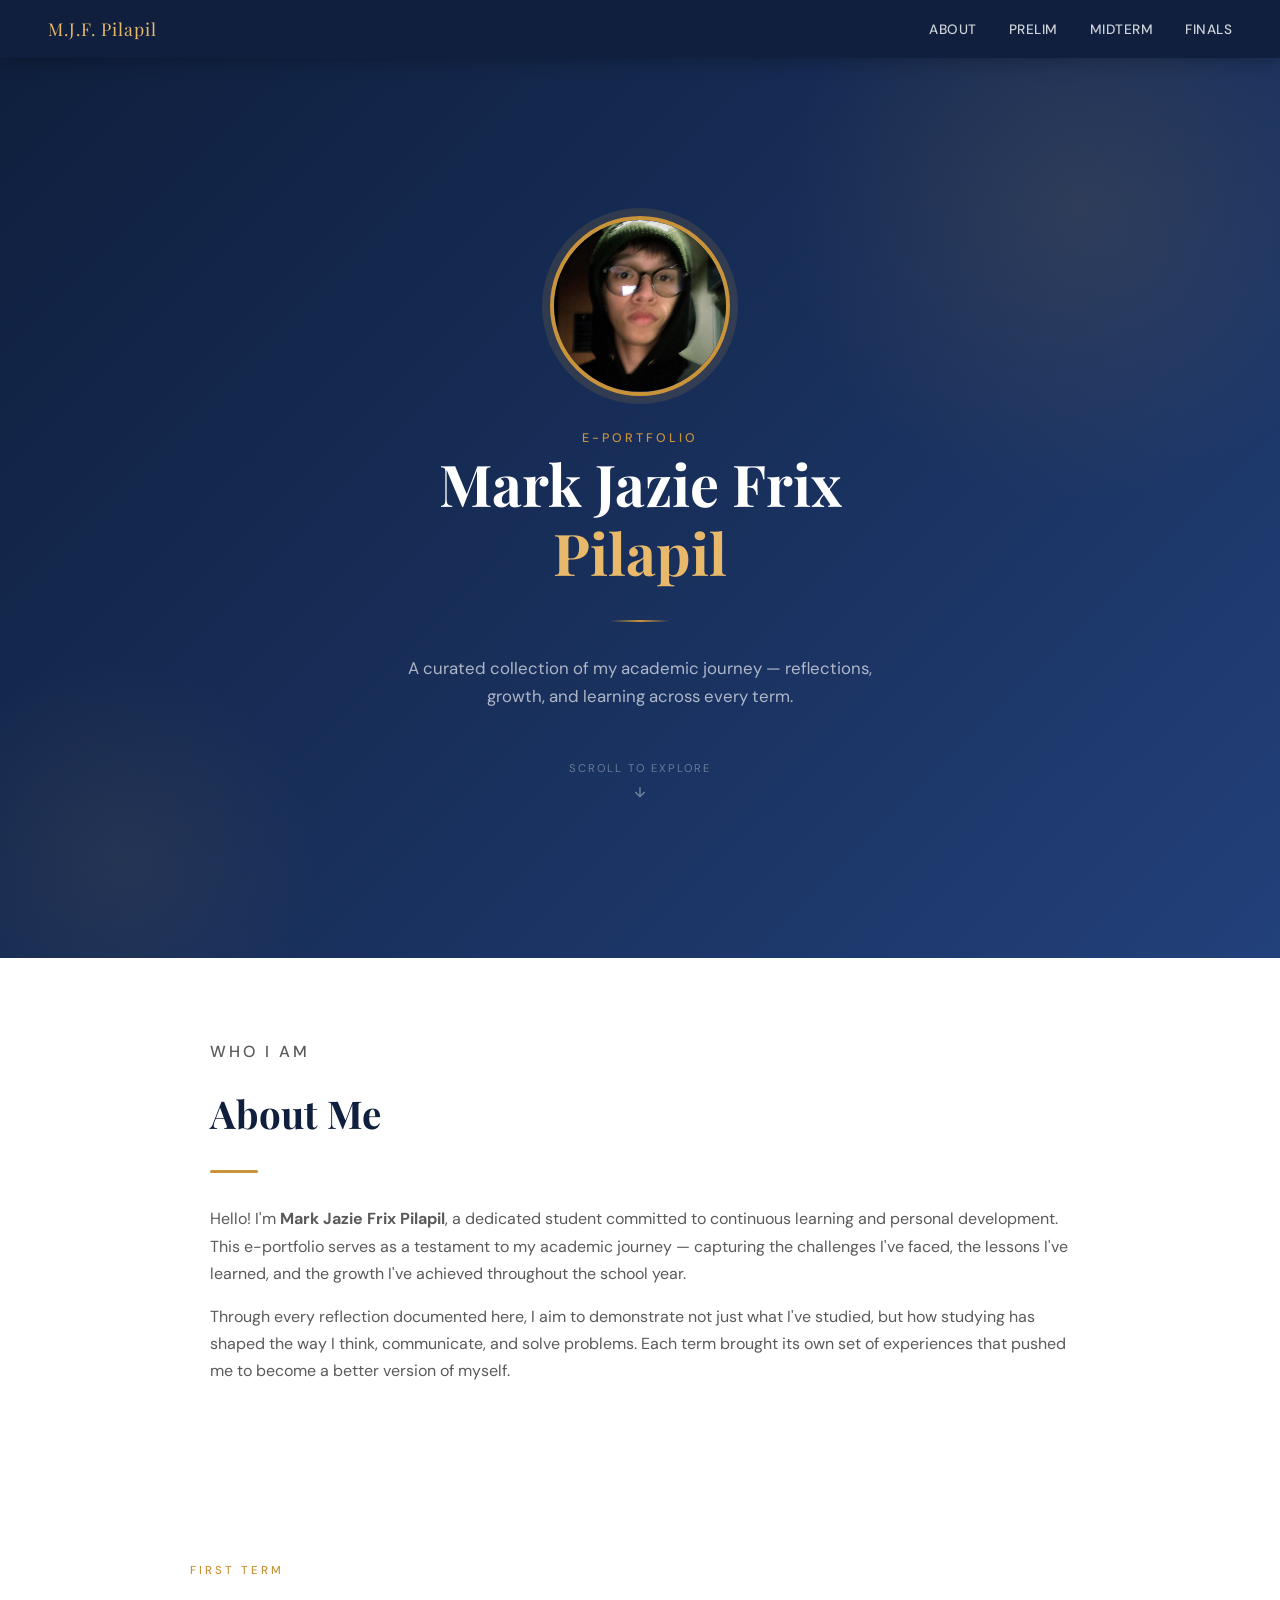
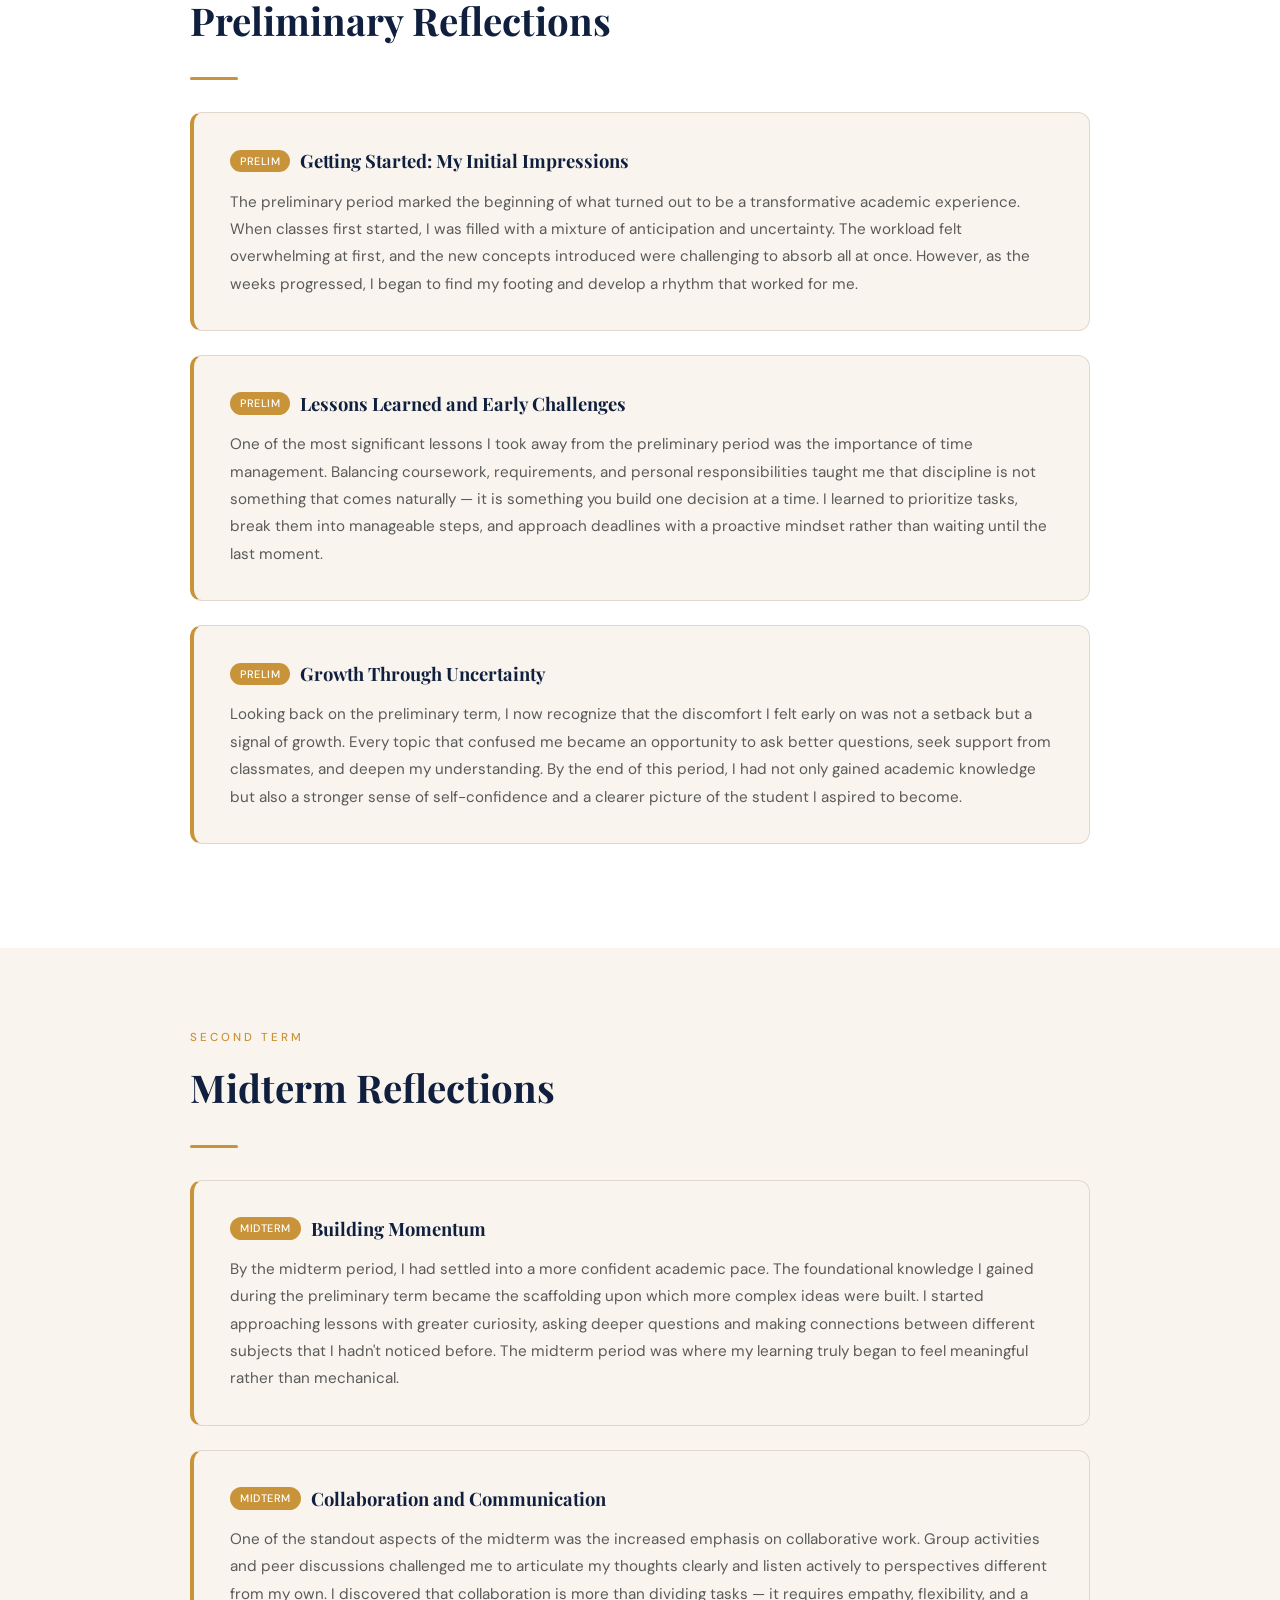
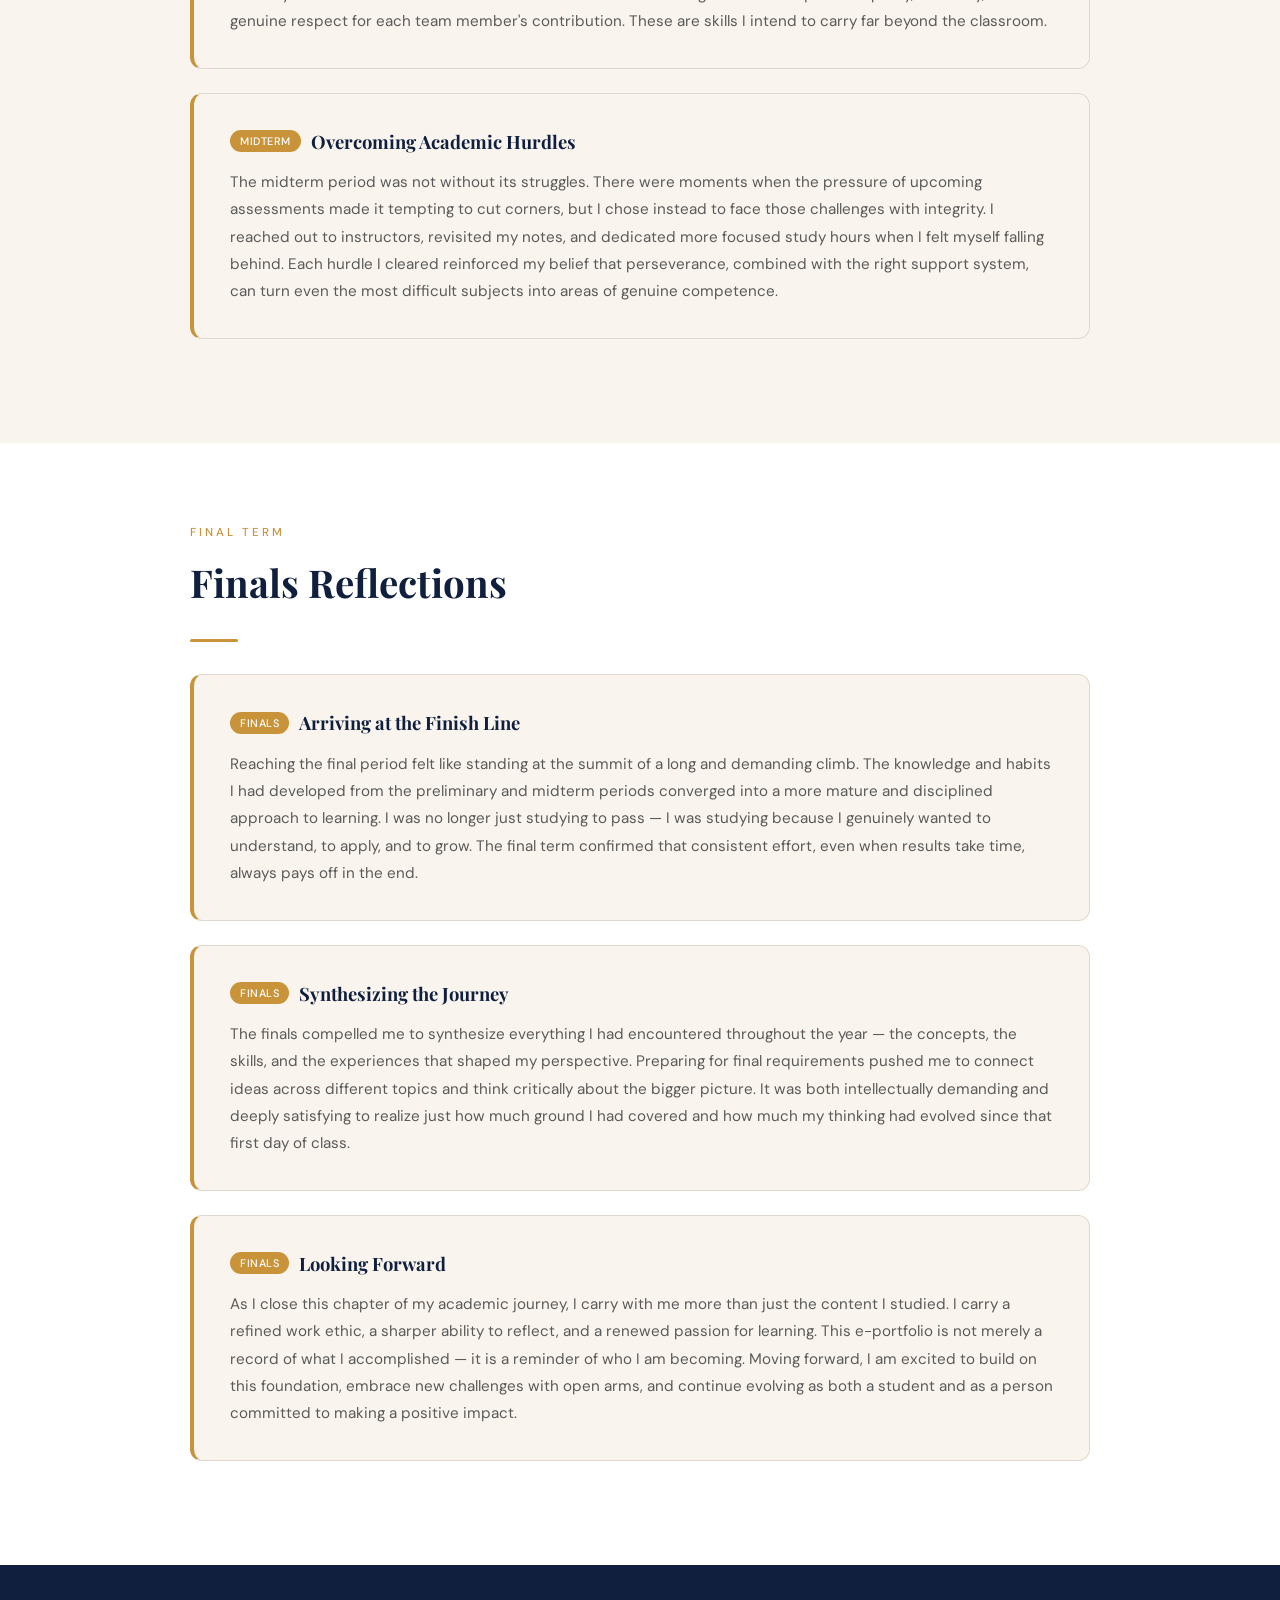
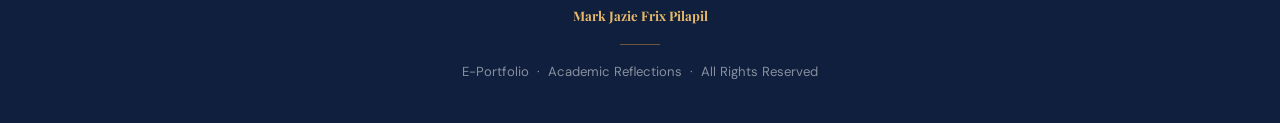
==== index.html @ 7db013b5 "Rename eportfolio (2) (1).html to index.html" ====
<!DOCTYPE html>
<html lang="en">
<head>
  <meta charset="UTF-8" />
  <meta name="viewport" content="width=device-width, initial-scale=1.0"/>
  <title>E-Portfolio | Mark Jazie Frix Pilapil</title>
  <link href="https://fonts.googleapis.com/css2?family=Playfair+Display:wght@400;600;700&family=DM+Sans:wght@300;400;500&display=swap" rel="stylesheet"/>
  <style>
    :root {
      --navy: #0f1f3d;
      --navy-mid: #1a3260;
      --gold: #c9933a;
      --gold-light: #e8b96a;
      --cream: #f9f5ee;
      --white: #ffffff;
      --text: #2c2c2c;
      --text-soft: #5a5a5a;
      --border: #e0d8cc;
    }

    * { margin: 0; padding: 0; box-sizing: border-box; }

    html { scroll-behavior: smooth; }

    body {
      font-family: 'DM Sans', sans-serif;
      background: var(--cream);
      color: var(--text);
      line-height: 1.7;
    }

    /* NAV */
    nav {
      position: sticky;
      top: 0;
      z-index: 100;
      background: var(--navy);
      display: flex;
      justify-content: space-between;
      align-items: center;
      padding: 14px 48px;
      box-shadow: 0 2px 20px rgba(0,0,0,0.3);
    }
    .nav-logo {
      font-family: 'Playfair Display', serif;
      font-size: 1.1rem;
      color: var(--gold-light);
      letter-spacing: 1px;
    }
    nav ul {
      display: flex;
      gap: 32px;
      list-style: none;
    }
    nav a {
      color: rgba(255,255,255,0.8);
      text-decoration: none;
      font-size: 0.85rem;
      font-weight: 500;
      letter-spacing: 0.5px;
      text-transform: uppercase;
      transition: color 0.2s;
    }
    nav a:hover { color: var(--gold-light); }

    /* HERO */
    .hero {
      background: linear-gradient(135deg, var(--navy) 0%, var(--navy-mid) 60%, #22407a 100%);
      min-height: 100vh;
      display: flex;
      align-items: center;
      justify-content: center;
      position: relative;
      overflow: hidden;
      padding: 60px 48px;
    }
    .hero::before {
      content: '';
      position: absolute;
      width: 600px; height: 600px;
      border-radius: 50%;
      background: radial-gradient(circle, rgba(201,147,58,0.12) 0%, transparent 70%);
      top: -150px; right: -100px;
    }
    .hero::after {
      content: '';
      position: absolute;
      width: 400px; height: 400px;
      border-radius: 50%;
      background: radial-gradient(circle, rgba(201,147,58,0.08) 0%, transparent 70%);
      bottom: -100px; left: -80px;
    }
    .hero-inner {
      display: flex;
      flex-direction: column;
      align-items: center;
      text-align: center;
      gap: 32px;
      position: relative;
      z-index: 2;
      max-width: 800px;
    }
    /* PHOTO PLACEHOLDER */
    .photo-slot {
      width: 180px;
      height: 180px;
      border-radius: 50%;
      border: 4px solid var(--gold);
      background: rgba(255,255,255,0.05);
      display: flex;
      flex-direction: column;
      align-items: center;
      justify-content: center;
      cursor: pointer;
      position: relative;
      overflow: hidden;
      transition: border-color 0.3s, transform 0.3s;
      box-shadow: 0 0 0 8px rgba(201,147,58,0.15);
    }
    .photo-slot:hover { border-color: var(--gold-light); transform: scale(1.03); }
    .photo-slot input[type="file"] {
      position: absolute;
      inset: 0;
      opacity: 0;
      cursor: pointer;
      z-index: 3;
    }
    .photo-slot img {
      position: absolute;
      inset: 0;
      width: 100%; height: 100%;
      object-fit: cover;
      display: none;
      border-radius: 50%;
    }
    .photo-placeholder-text {
      display: flex;
      flex-direction: column;
      align-items: center;
      gap: 8px;
      z-index: 2;
    }
    .photo-placeholder-text .icon {
      font-size: 2.5rem;
      opacity: 0.5;
    }
    .photo-placeholder-text span {
      font-size: 0.72rem;
      color: rgba(255,255,255,0.5);
      letter-spacing: 0.5px;
      text-align: center;
      text-transform: uppercase;
      padding: 0 12px;
    }
    .hero-tag {
      font-size: 0.78rem;
      text-transform: uppercase;
      letter-spacing: 3px;
      color: var(--gold);
      font-weight: 500;
    }
    .hero h1 {
      font-family: 'Playfair Display', serif;
      font-size: clamp(2.2rem, 5vw, 3.6rem);
      color: var(--white);
      line-height: 1.2;
      font-weight: 700;
    }
    .hero h1 span { color: var(--gold-light); }
    .hero-sub {
      color: rgba(255,255,255,0.65);
      font-size: 1.05rem;
      max-width: 520px;
    }
    .hero-divider {
      width: 60px;
      height: 2px;
      background: linear-gradient(to right, transparent, var(--gold), transparent);
    }
    .scroll-cue {
      margin-top: 16px;
      display: flex;
      flex-direction: column;
      align-items: center;
      gap: 6px;
      color: rgba(255,255,255,0.35);
      font-size: 0.7rem;
      letter-spacing: 2px;
      text-transform: uppercase;
      animation: bounce 2s infinite;
    }
    .scroll-cue svg { opacity: 0.4; }
    @keyframes bounce {
      0%, 100% { transform: translateY(0); }
      50% { transform: translateY(6px); }
    }

    /* SECTION TEMPLATE */
    section { padding: 80px 48px; }
    .section-label {
      font-size: 0.72rem;
      text-transform: uppercase;
      letter-spacing: 3px;
      color: var(--gold);
      font-weight: 500;
      margin-bottom: 8px;
    }
    .section-title {
      font-family: 'Playfair Display', serif;
      font-size: clamp(1.8rem, 3vw, 2.4rem);
      color: var(--navy);
      margin-bottom: 24px;
    }
    .underline-bar {
      width: 48px;
      height: 3px;
      background: var(--gold);
      margin-bottom: 32px;
      border-radius: 2px;
    }

    /* ABOUT */
    #about {
      background: var(--white);
    }
    .about-inner {
      max-width: 860px;
      margin: 0 auto;
    }
    .about-inner p {
      color: var(--text-soft);
      font-size: 1rem;
      margin-bottom: 16px;
    }
    .about-chips {
      display: flex;
      flex-wrap: wrap;
      gap: 10px;
      margin-top: 24px;
    }
    .chip {
      background: var(--cream);
      border: 1px solid var(--border);
      border-radius: 100px;
      padding: 6px 18px;
      font-size: 0.82rem;
      color: var(--navy-mid);
      font-weight: 500;
    }

    /* TERM SECTIONS */
    .term-section {
      max-width: 900px;
      margin: 0 auto;
    }
    .term-section.alt-bg {
      /* used with section alt-bg class */
    }
    section.alt-bg { background: var(--white); }

    .reflection-card {
      background: var(--cream);
      border: 1px solid var(--border);
      border-left: 4px solid var(--gold);
      border-radius: 12px;
      padding: 32px 36px;
      margin-bottom: 24px;
      transition: box-shadow 0.2s, transform 0.2s;
    }
    section.alt-bg .reflection-card {
      background: var(--cream);
    }
    .reflection-card:hover {
      box-shadow: 0 8px 32px rgba(15,31,61,0.08);
      transform: translateY(-2px);
    }
    .reflection-card h3 {
      font-family: 'Playfair Display', serif;
      font-size: 1.15rem;
      color: var(--navy);
      margin-bottom: 12px;
      display: flex;
      align-items: center;
      gap: 10px;
    }
    .reflection-card h3 .badge {
      font-family: 'DM Sans', sans-serif;
      font-size: 0.68rem;
      background: var(--gold);
      color: var(--white);
      padding: 2px 10px;
      border-radius: 100px;
      font-weight: 500;
      letter-spacing: 0.5px;
      text-transform: uppercase;
    }
    .reflection-card p {
      color: var(--text-soft);
      font-size: 0.95rem;
      line-height: 1.8;
    }
    .term-icon {
      font-size: 2rem;
      margin-bottom: 12px;
      display: block;
    }

    /* FOOTER */
    footer {
      background: var(--navy);
      color: rgba(255,255,255,0.5);
      text-align: center;
      padding: 40px 48px;
      font-size: 0.82rem;
    }
    footer strong {
      color: var(--gold-light);
      font-family: 'Playfair Display', serif;
    }
    footer .footer-line {
      width: 40px;
      height: 1px;
      background: var(--gold);
      margin: 16px auto;
      opacity: 0.5;
    }

    /* ANIMATIONS */
    .fade-in {
      opacity: 0;
      transform: translateY(24px);
      transition: opacity 0.6s ease, transform 0.6s ease;
    }
    .fade-in.visible {
      opacity: 1;
      transform: translateY(0);
    }

    @media (max-width: 640px) {
      nav { padding: 14px 20px; }
      nav ul { gap: 16px; }
      section { padding: 60px 24px; }
      .hero { padding: 60px 24px; }
      .reflection-card { padding: 24px 20px; }
    }
  </style>
</head>
<body>

<!-- NAV -->
<nav>
  <div class="nav-logo">M.J.F. Pilapil</div>
  <ul>
    <li><a href="#about">About</a></li>
    <li><a href="#prelim">Prelim</a></li>
    <li><a href="#midterm">Midterm</a></li>
    <li><a href="#finals">Finals</a></li>
  </ul>
</nav>

<!-- HERO -->
<section class="hero">
  <div class="hero-inner">
    <!-- PHOTO UPLOAD SLOT -->
    <div class="photo-slot" id="photoSlot" title="Click to upload your photo">
      <input type="file" accept="image/*" onchange="loadPhoto(event)" />
      <img id="profileImg" src="[data-uri]" alt="Profile Photo" style="display:block;" />
      <div class="photo-placeholder-text" id="photoPlaceholderText" style="display:none;">
        <span class="icon">📷</span>
        <span>Upload your photo here</span>
      </div>
    </div>

    <div>
      <p class="hero-tag">E-Portfolio</p>
      <h1>Mark Jazie Frix<br/><span>Pilapil</span></h1>
    </div>
    <div class="hero-divider"></div>
    <p class="hero-sub">
      A curated collection of my academic journey — reflections, growth, and learning across every term.
    </p>
    <div class="scroll-cue">
      <span>Scroll to explore</span>
      <svg width="16" height="16" viewBox="0 0 24 24" fill="none" stroke="white" stroke-width="2">
        <path d="M12 5v14M5 12l7 7 7-7"/>
      </svg>
    </div>
  </div>
</section>

<!-- ABOUT -->
<section id="about">
  <div class="about-inner fade-in">
    <p class="section-label">Who I Am</p>
    <h2 class="section-title">About Me</h2>
    <div class="underline-bar"></div>
    <p>
      Hello! I'm <strong>Mark Jazie Frix Pilapil</strong>, a dedicated student committed to continuous learning and personal development. This e-portfolio serves as a testament to my academic journey — capturing the challenges I've faced, the lessons I've learned, and the growth I've achieved throughout the school year.
    </p>
    <p>
      Through every reflection documented here, I aim to demonstrate not just what I've studied, but how studying has shaped the way I think, communicate, and solve problems. Each term brought its own set of experiences that pushed me to become a better version of myself.
    </p>

  </div>
</section>

<!-- PRELIM -->
<section id="prelim" class="alt-bg">
  <div class="term-section fade-in">
    <p class="section-label">First Term</p>
    <h2 class="section-title">Preliminary Reflections</h2>
    <div class="underline-bar"></div>

    <div class="reflection-card">
      <h3><span class="badge">Prelim</span> Getting Started: My Initial Impressions</h3>
      <p>
        The preliminary period marked the beginning of what turned out to be a transformative academic experience. When classes first started, I was filled with a mixture of anticipation and uncertainty. The workload felt overwhelming at first, and the new concepts introduced were challenging to absorb all at once. However, as the weeks progressed, I began to find my footing and develop a rhythm that worked for me.
      </p>
    </div>

    <div class="reflection-card">
      <h3><span class="badge">Prelim</span> Lessons Learned and Early Challenges</h3>
      <p>
        One of the most significant lessons I took away from the preliminary period was the importance of time management. Balancing coursework, requirements, and personal responsibilities taught me that discipline is not something that comes naturally — it is something you build one decision at a time. I learned to prioritize tasks, break them into manageable steps, and approach deadlines with a proactive mindset rather than waiting until the last moment.
      </p>
    </div>

    <div class="reflection-card">
      <h3><span class="badge">Prelim</span> Growth Through Uncertainty</h3>
      <p>
        Looking back on the preliminary term, I now recognize that the discomfort I felt early on was not a setback but a signal of growth. Every topic that confused me became an opportunity to ask better questions, seek support from classmates, and deepen my understanding. By the end of this period, I had not only gained academic knowledge but also a stronger sense of self-confidence and a clearer picture of the student I aspired to become.
      </p>
    </div>
  </div>
</section>

<!-- MIDTERM -->
<section id="midterm">
  <div class="term-section fade-in">
    <p class="section-label">Second Term</p>
    <h2 class="section-title">Midterm Reflections</h2>
    <div class="underline-bar"></div>

    <div class="reflection-card">
      <h3><span class="badge">Midterm</span> Building Momentum</h3>
      <p>
        By the midterm period, I had settled into a more confident academic pace. The foundational knowledge I gained during the preliminary term became the scaffolding upon which more complex ideas were built. I started approaching lessons with greater curiosity, asking deeper questions and making connections between different subjects that I hadn't noticed before. The midterm period was where my learning truly began to feel meaningful rather than mechanical.
      </p>
    </div>

    <div class="reflection-card">
      <h3><span class="badge">Midterm</span> Collaboration and Communication</h3>
      <p>
        One of the standout aspects of the midterm was the increased emphasis on collaborative work. Group activities and peer discussions challenged me to articulate my thoughts clearly and listen actively to perspectives different from my own. I discovered that collaboration is more than dividing tasks — it requires empathy, flexibility, and a genuine respect for each team member's contribution. These are skills I intend to carry far beyond the classroom.
      </p>
    </div>

    <div class="reflection-card">
      <h3><span class="badge">Midterm</span> Overcoming Academic Hurdles</h3>
      <p>
        The midterm period was not without its struggles. There were moments when the pressure of upcoming assessments made it tempting to cut corners, but I chose instead to face those challenges with integrity. I reached out to instructors, revisited my notes, and dedicated more focused study hours when I felt myself falling behind. Each hurdle I cleared reinforced my belief that perseverance, combined with the right support system, can turn even the most difficult subjects into areas of genuine competence.
      </p>
    </div>
  </div>
</section>

<!-- FINALS -->
<section id="finals" class="alt-bg">
  <div class="term-section fade-in">
    <p class="section-label">Final Term</p>
    <h2 class="section-title">Finals Reflections</h2>
    <div class="underline-bar"></div>

    <div class="reflection-card">
      <h3><span class="badge">Finals</span> Arriving at the Finish Line</h3>
      <p>
        Reaching the final period felt like standing at the summit of a long and demanding climb. The knowledge and habits I had developed from the preliminary and midterm periods converged into a more mature and disciplined approach to learning. I was no longer just studying to pass — I was studying because I genuinely wanted to understand, to apply, and to grow. The final term confirmed that consistent effort, even when results take time, always pays off in the end.
      </p>
    </div>

    <div class="reflection-card">
      <h3><span class="badge">Finals</span> Synthesizing the Journey</h3>
      <p>
        The finals compelled me to synthesize everything I had encountered throughout the year — the concepts, the skills, and the experiences that shaped my perspective. Preparing for final requirements pushed me to connect ideas across different topics and think critically about the bigger picture. It was both intellectually demanding and deeply satisfying to realize just how much ground I had covered and how much my thinking had evolved since that first day of class.
      </p>
    </div>

    <div class="reflection-card">
      <h3><span class="badge">Finals</span> Looking Forward</h3>
      <p>
        As I close this chapter of my academic journey, I carry with me more than just the content I studied. I carry a refined work ethic, a sharper ability to reflect, and a renewed passion for learning. This e-portfolio is not merely a record of what I accomplished — it is a reminder of who I am becoming. Moving forward, I am excited to build on this foundation, embrace new challenges with open arms, and continue evolving as both a student and as a person committed to making a positive impact.
      </p>
    </div>
  </div>
</section>

<!-- FOOTER -->
<footer>
  <strong>Mark Jazie Frix Pilapil</strong>
  <div class="footer-line"></div>
  <p>E-Portfolio &nbsp;·&nbsp; Academic Reflections &nbsp;·&nbsp; All Rights Reserved</p>
</footer>

<script>
  // Photo upload
  function loadPhoto(event) {
    const file = event.target.files[0];
    if (!file) return;
    const reader = new FileReader();
    reader.onload = function(e) {
      const img = document.getElementById('profileImg');
      const placeholder = document.getElementById('photoPlaceholderText');
      img.src = e.target.result;
      img.style.display = 'block';
      placeholder.style.display = 'none';
    };
    reader.readAsDataURL(file);
  }

  // Fade-in on scroll
  const fadeEls = document.querySelectorAll('.fade-in');
  const observer = new IntersectionObserver((entries) => {
    entries.forEach(e => {
      if (e.isIntersecting) {
        e.target.classList.add('visible');
        observer.unobserve(e.target);
      }
    });
  }, { threshold: 0.12 });
  fadeEls.forEach(el => observer.observe(el));
</script>
</body>
</html>
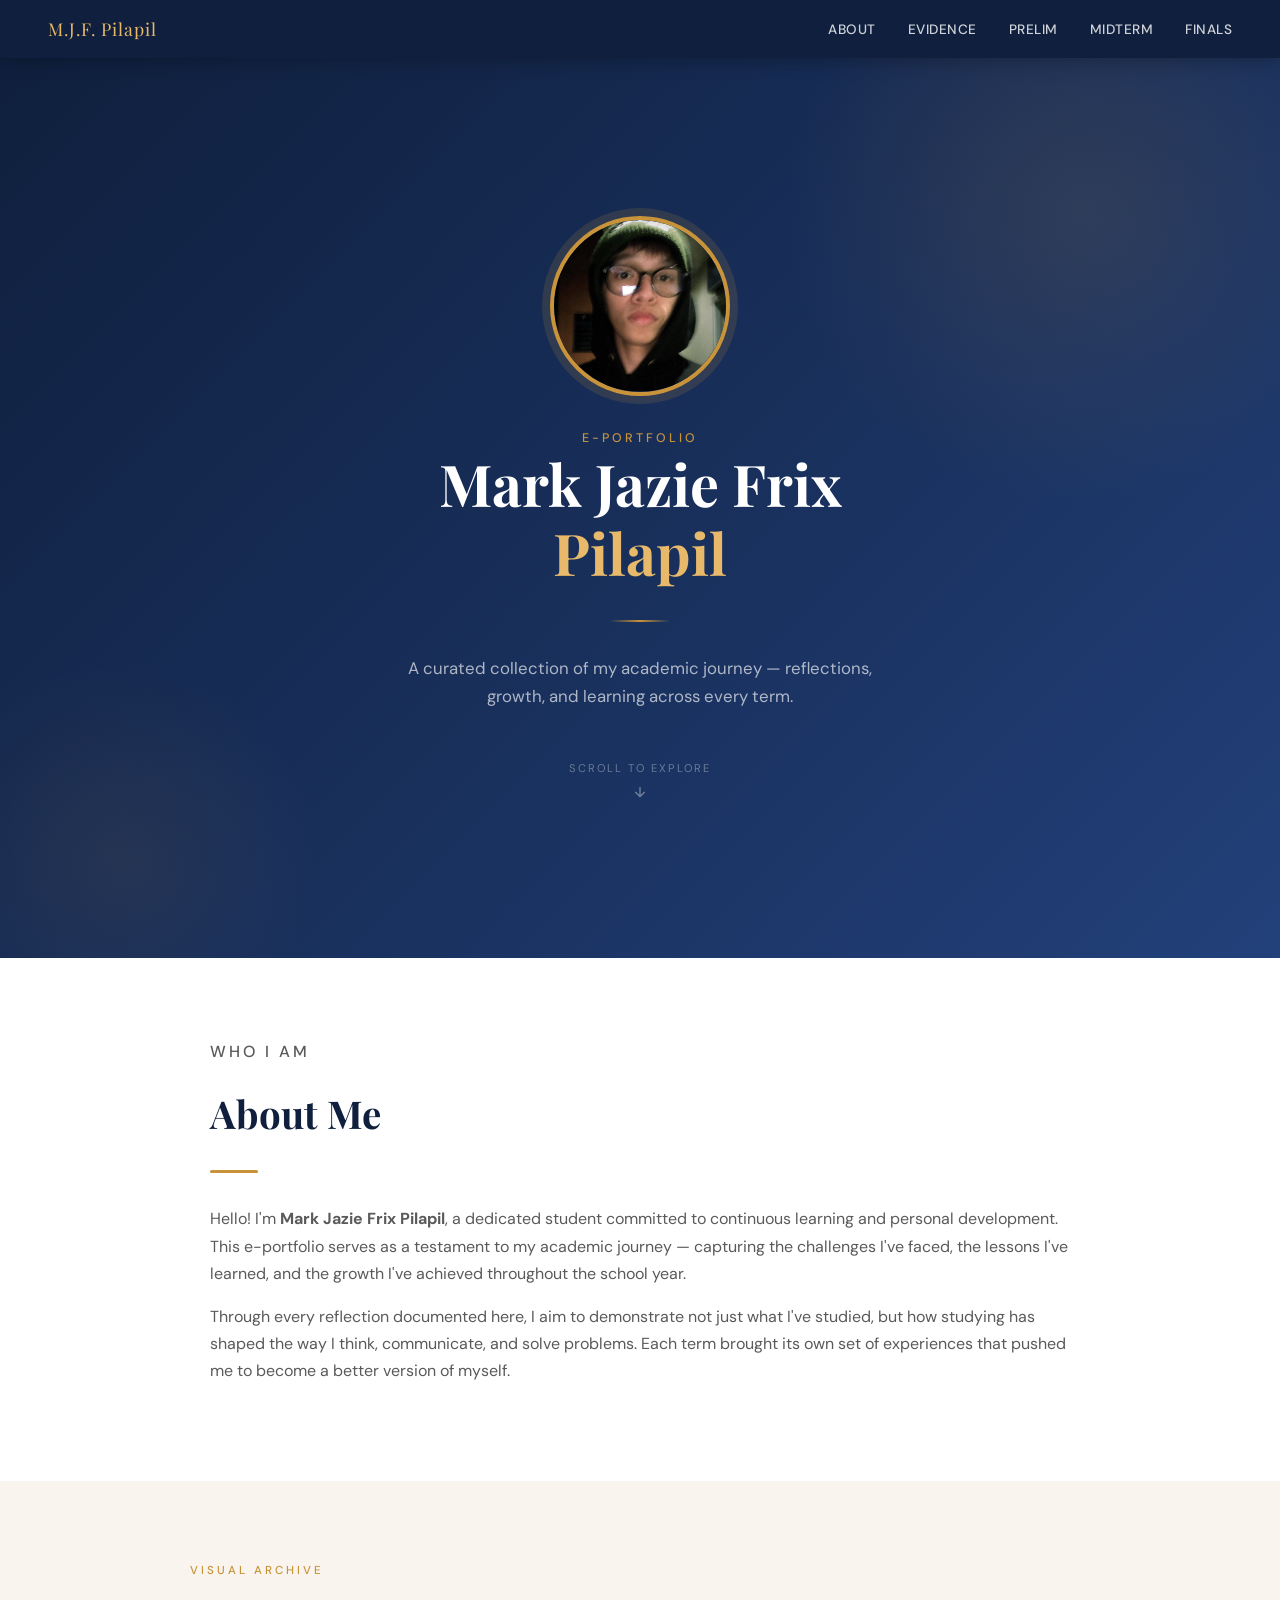
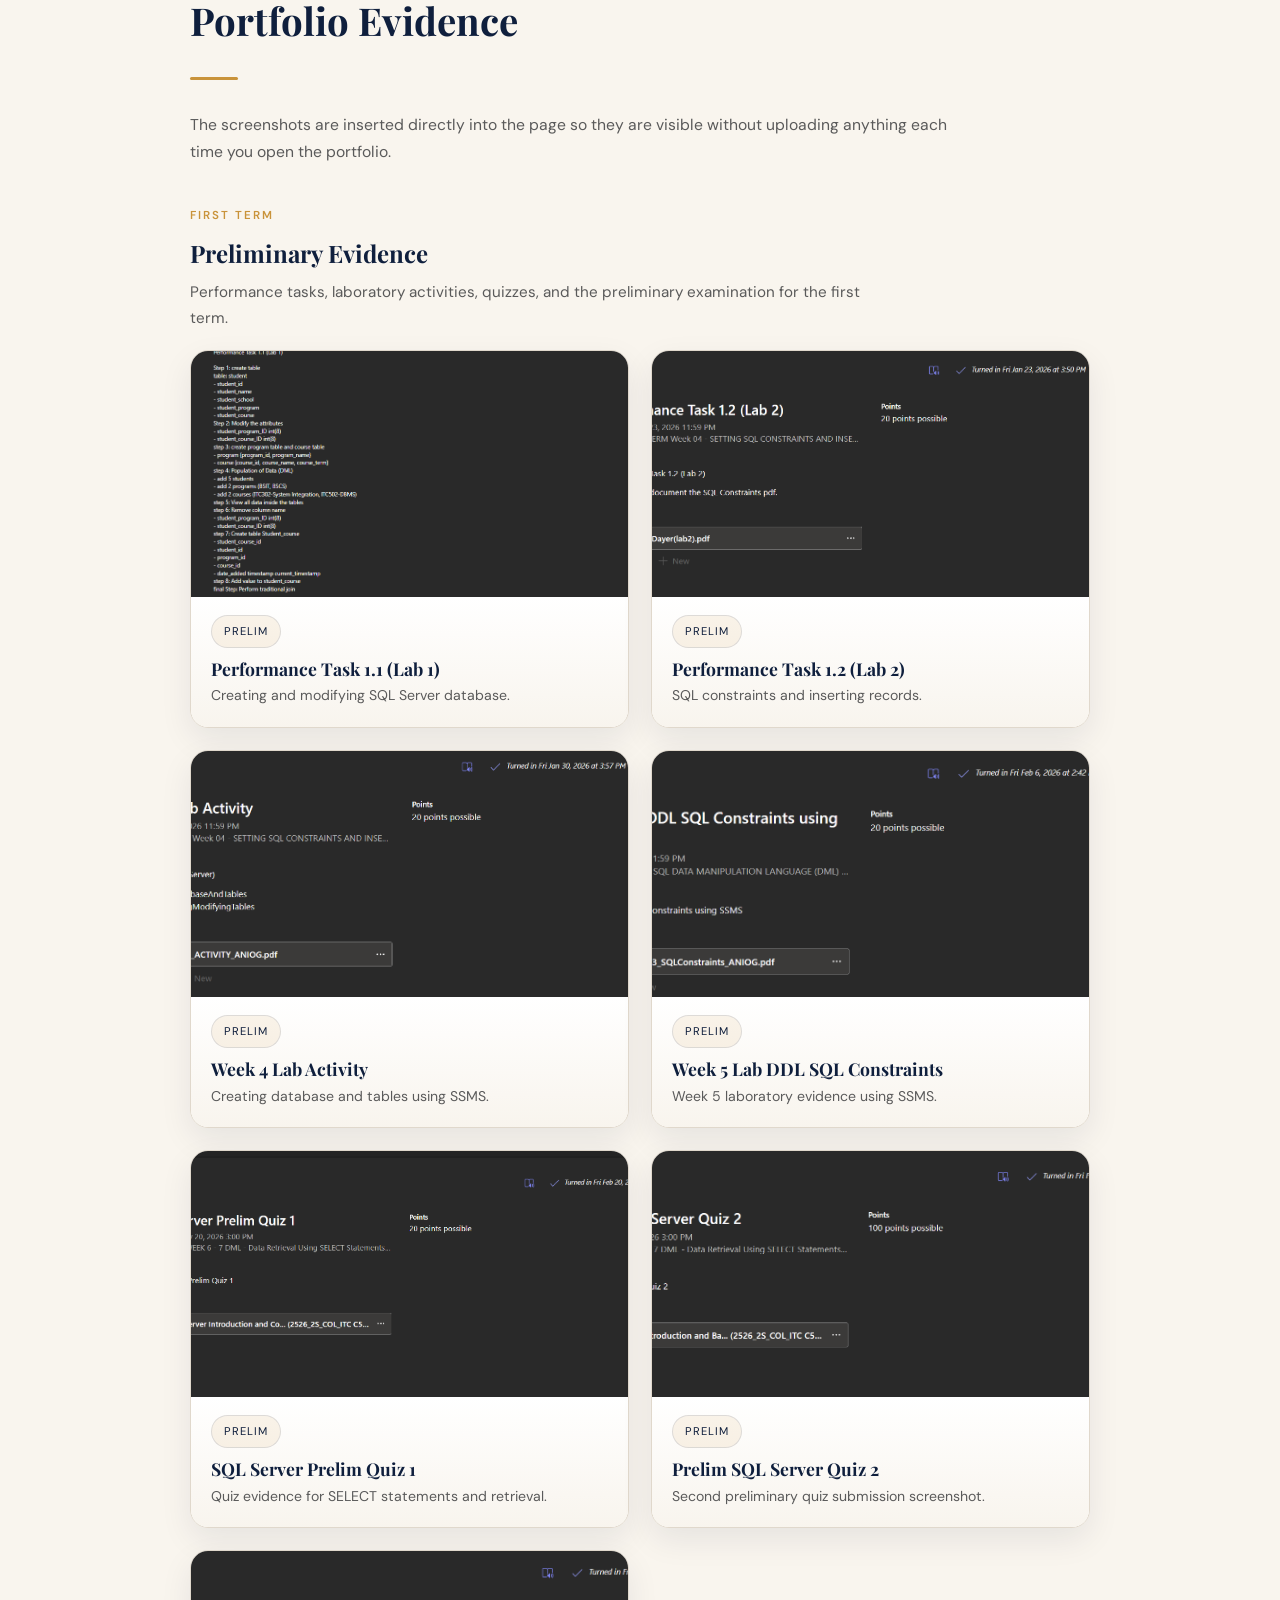
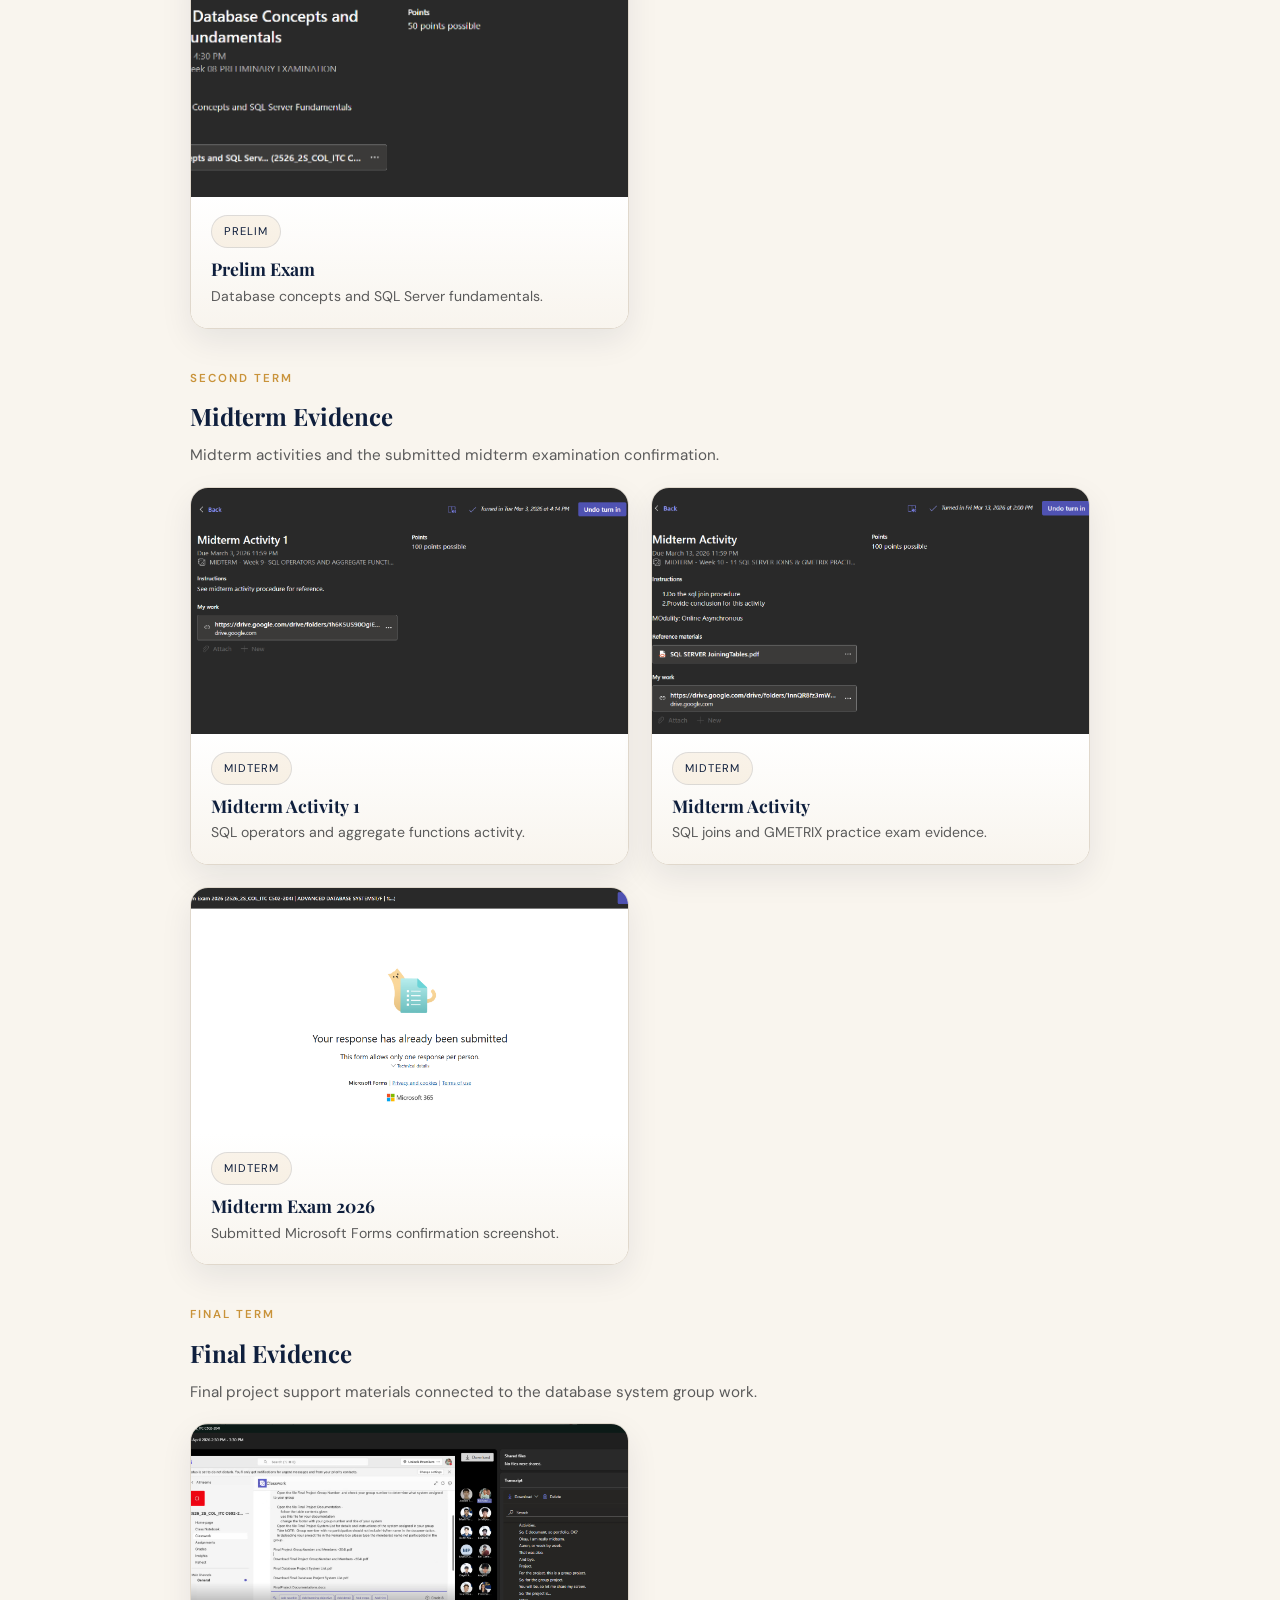
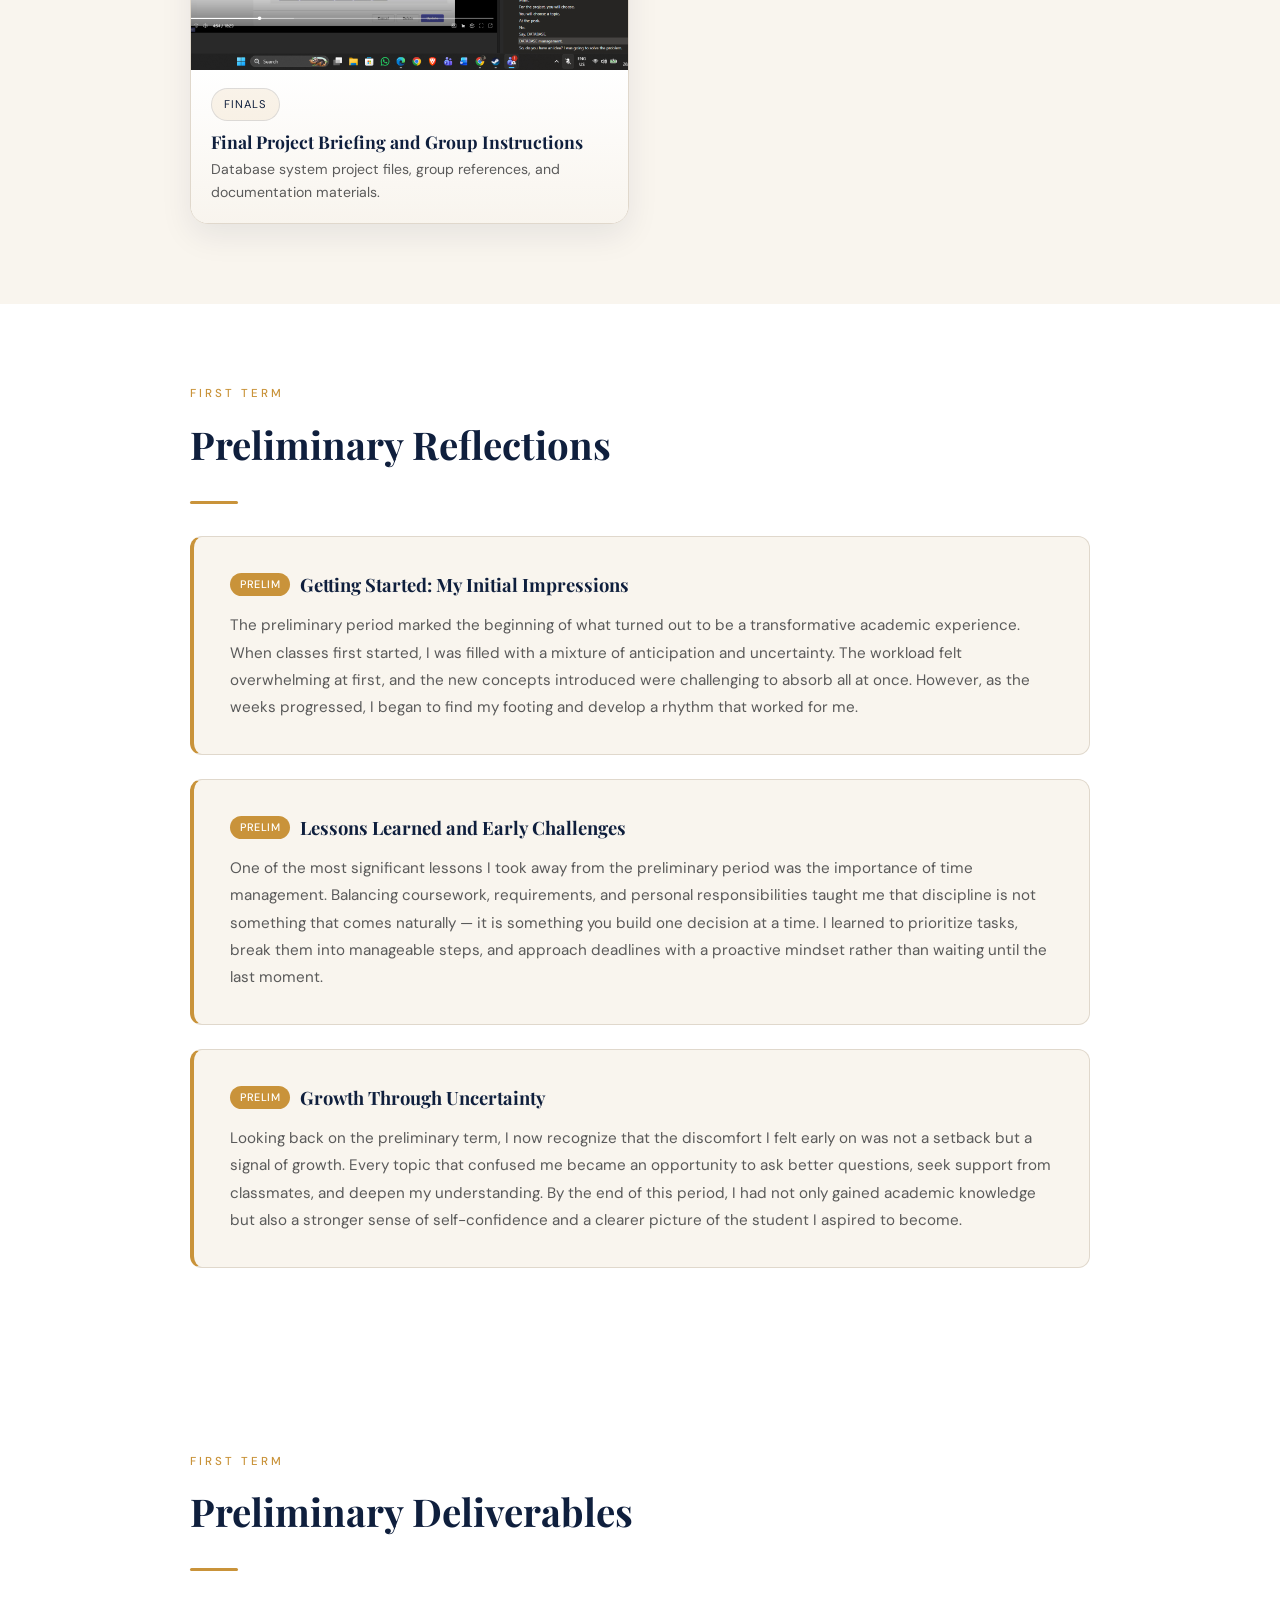
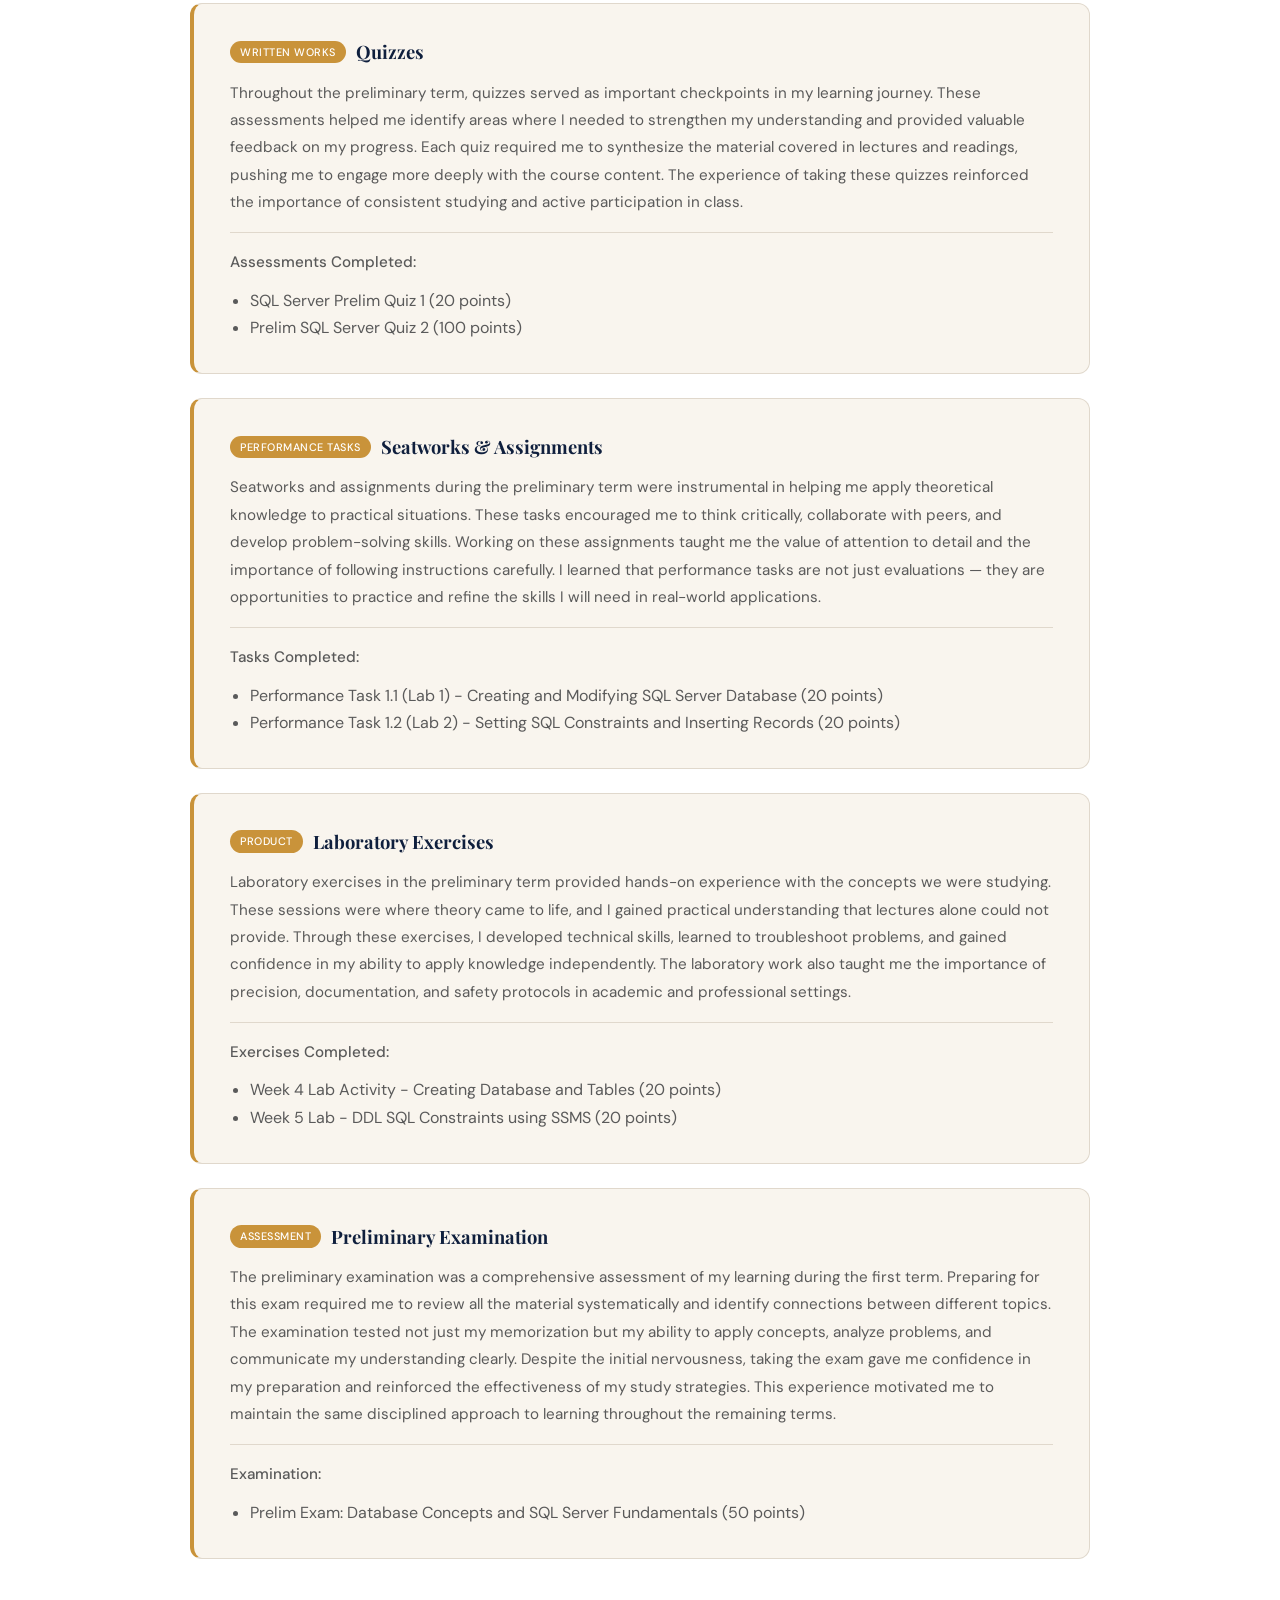
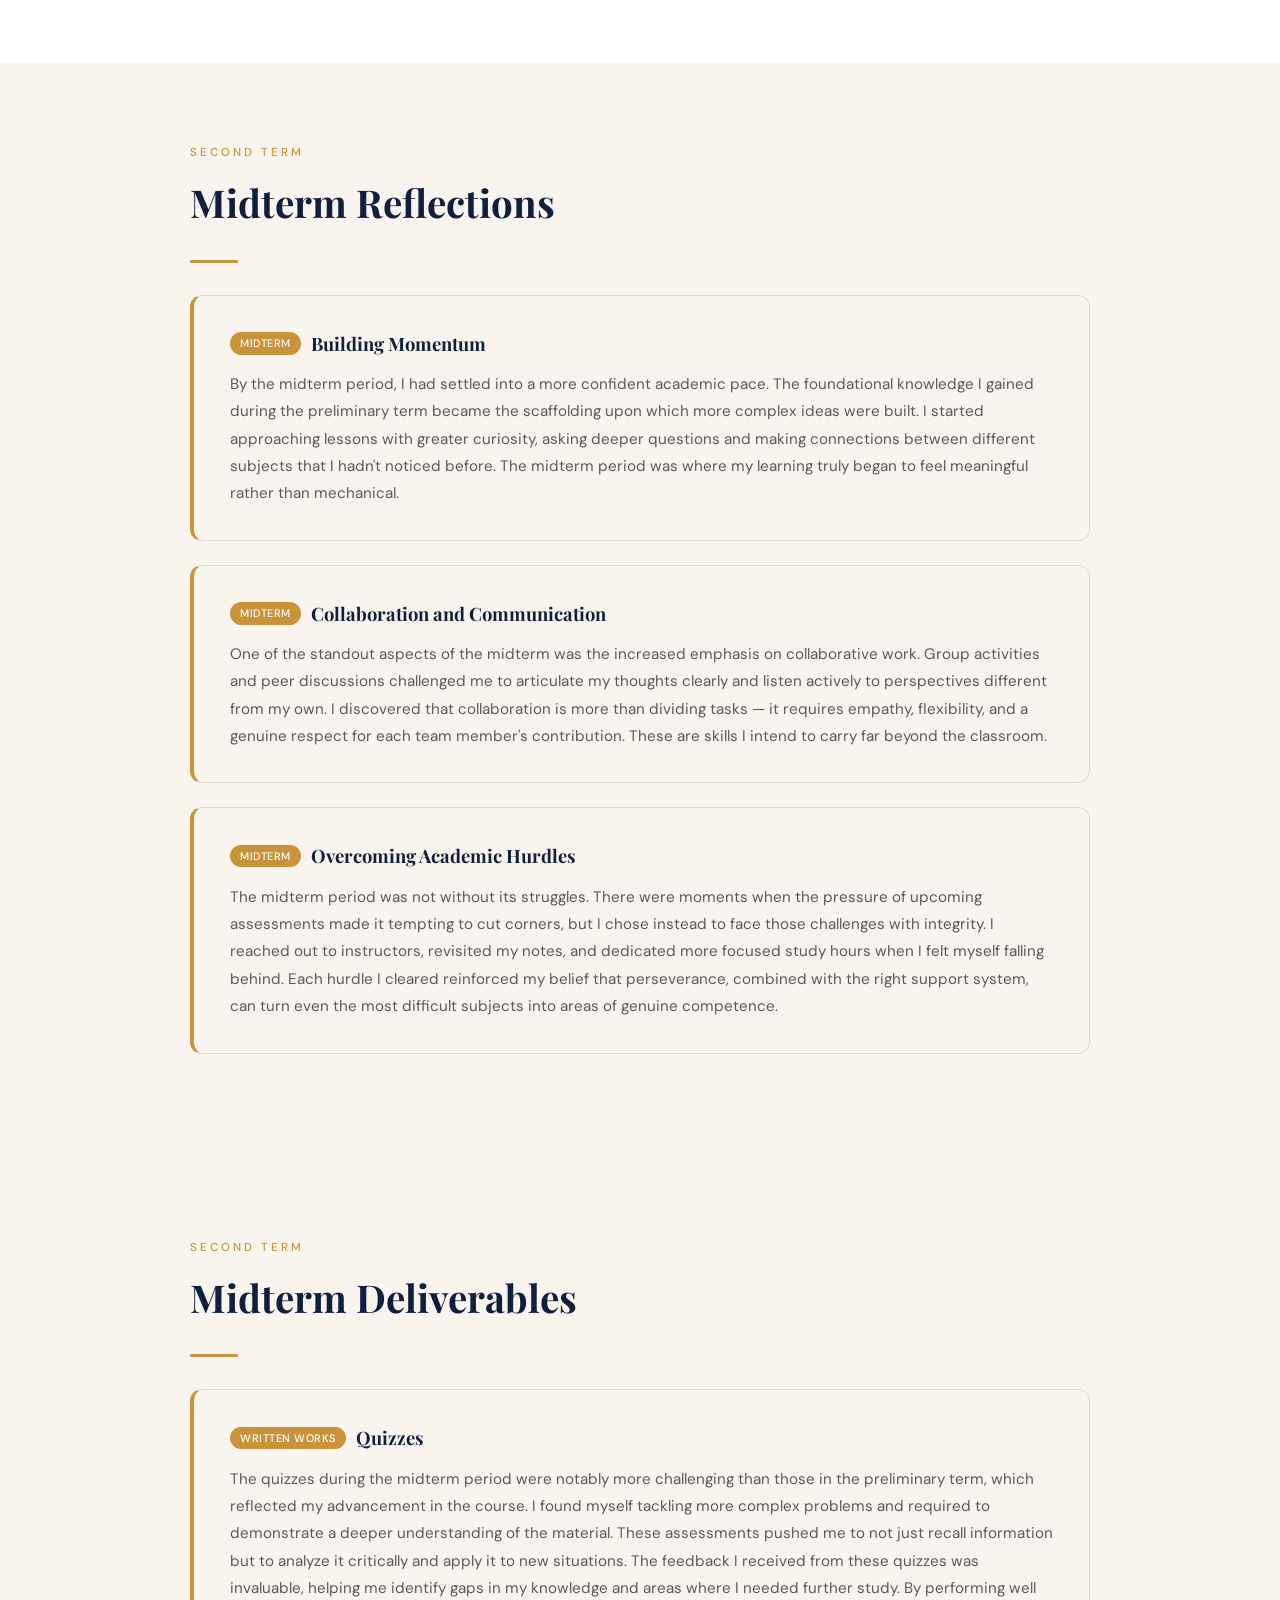
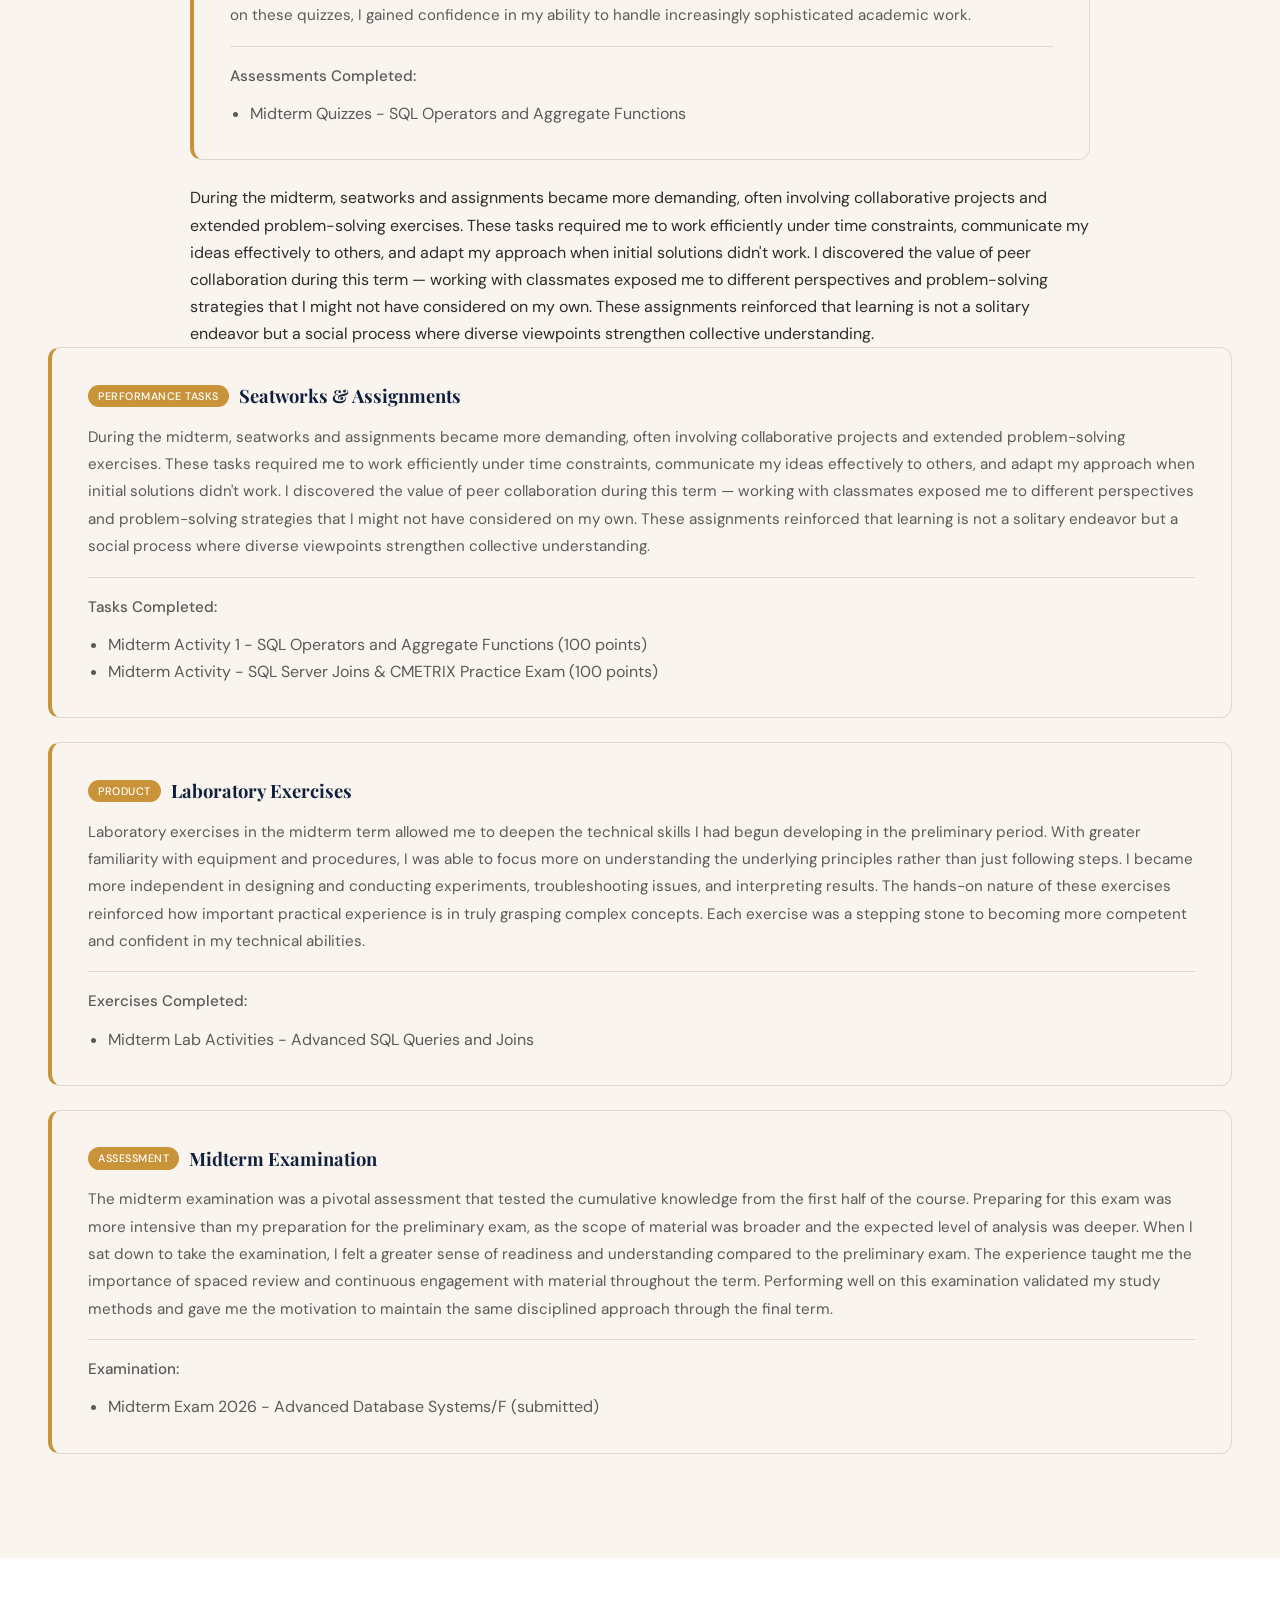
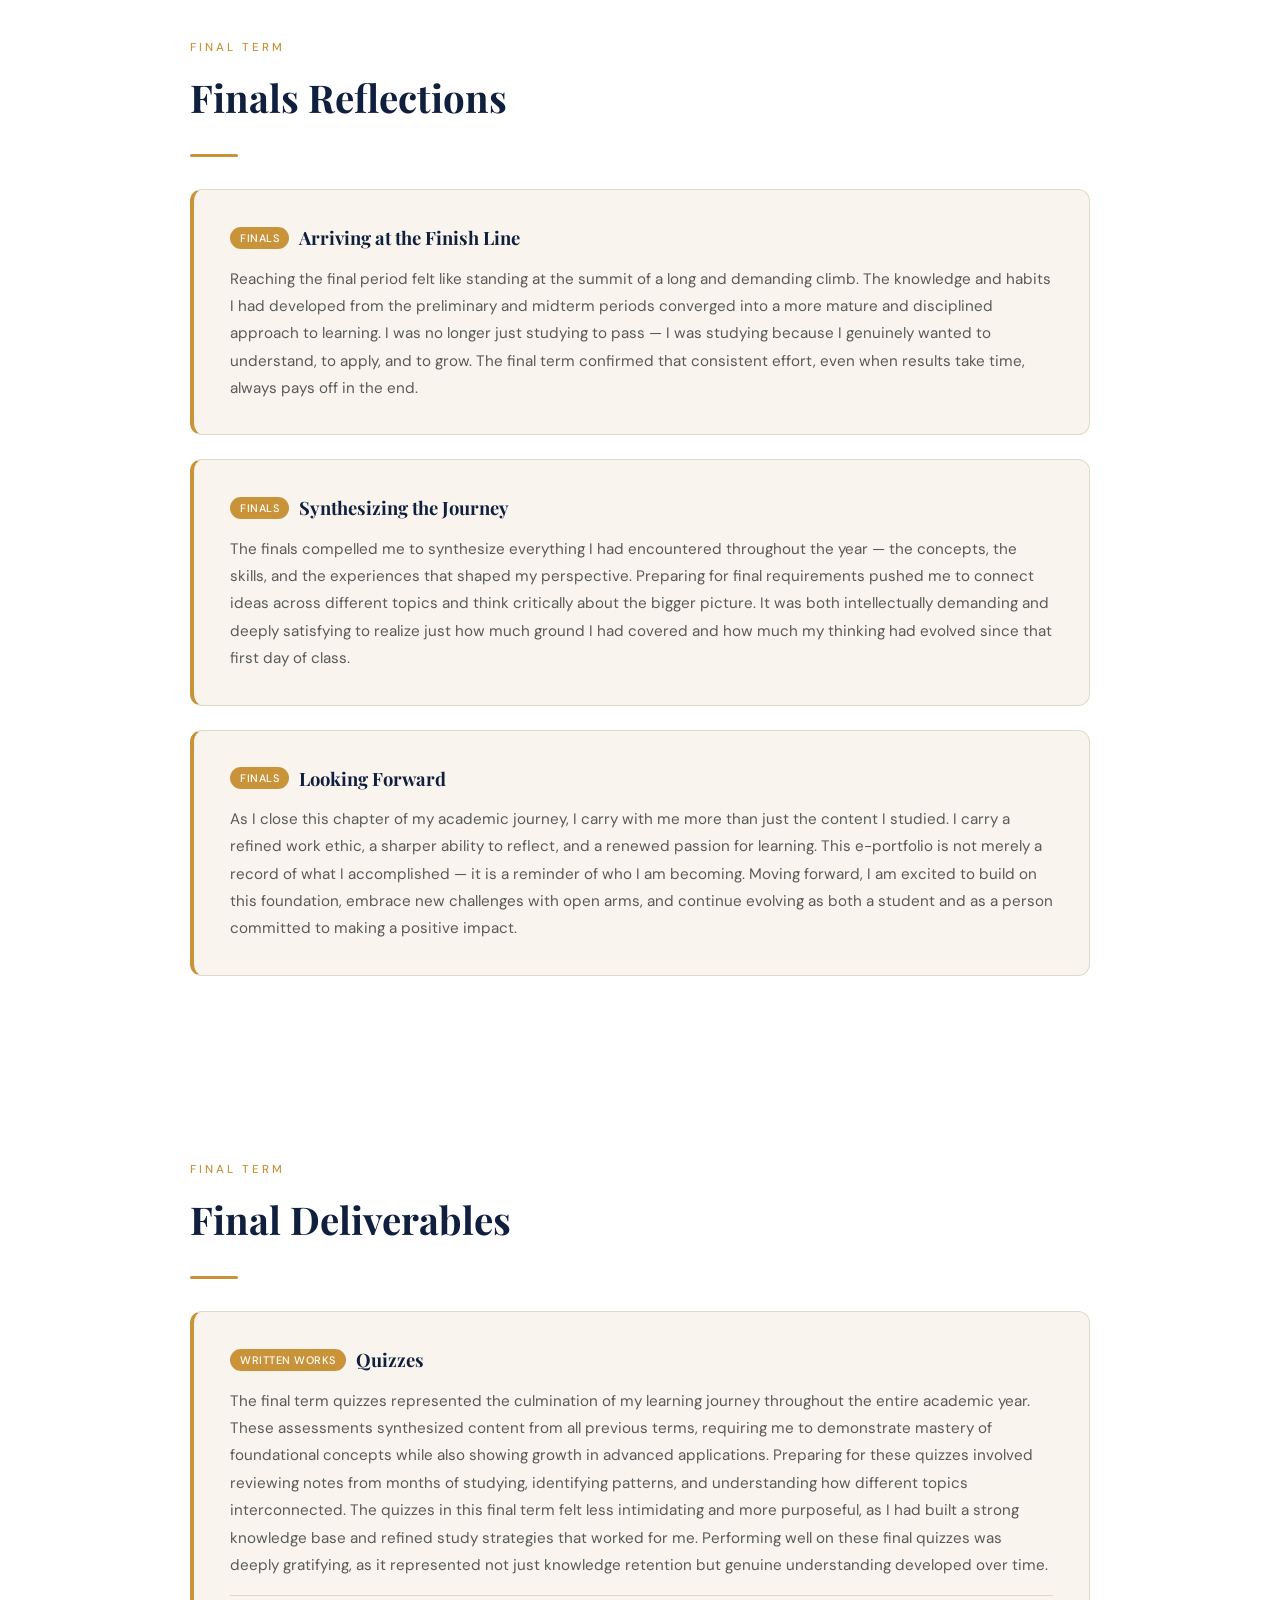
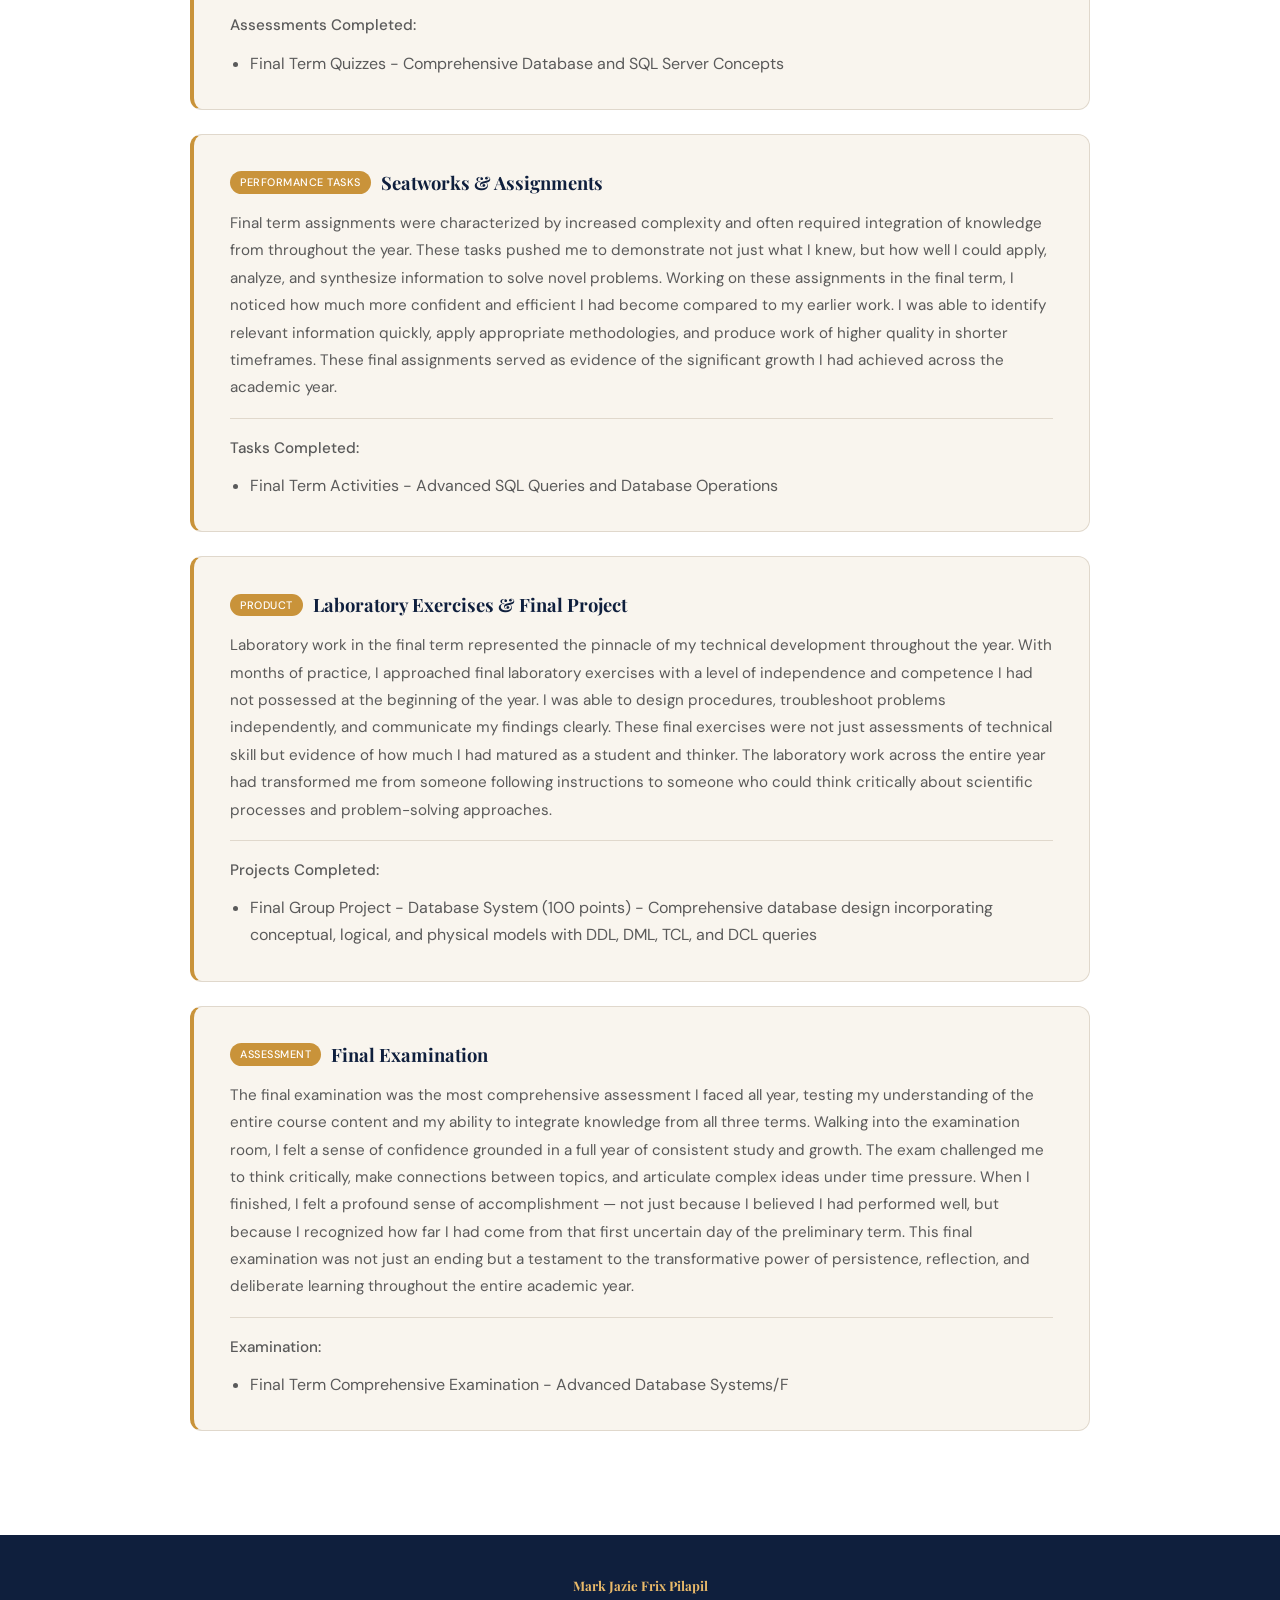
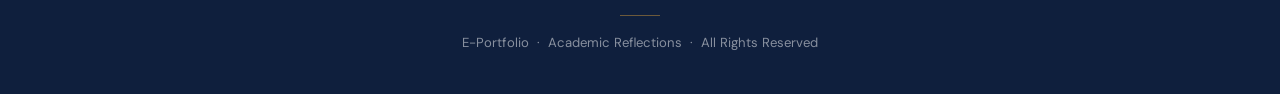
==== commit 314b1829: "Add index.html for GitHub Pages" ====
--- a/index.html
+++ b/index.html
@@ -130,7 +130,7 @@
       inset: 0;
       width: 100%; height: 100%;
       object-fit: cover;
-      display: none;
+      display: block;
       border-radius: 50%;
     }
     .photo-placeholder-text {
@@ -336,12 +336,103 @@
       transform: translateY(0);
     }
 
+    /* GALLERY */
+    .gallery-intro {
+      max-width: 760px;
+      color: var(--text-soft);
+      margin-bottom: 28px;
+      font-size: 0.98rem;
+    }
+    .gallery-grid {
+      display: grid;
+      grid-template-columns: repeat(2, minmax(0, 1fr));
+      gap: 22px;
+    }
+    .gallery-group {
+      margin-top: 34px;
+    }
+    .gallery-group:first-of-type {
+      margin-top: 0;
+    }
+    .gallery-group-head {
+      margin-bottom: 18px;
+    }
+    .gallery-group-label {
+      display: inline-block;
+      margin-bottom: 8px;
+      font-size: 0.72rem;
+      text-transform: uppercase;
+      letter-spacing: 2px;
+      color: var(--gold);
+      font-weight: 600;
+    }
+    .gallery-group-title {
+      font-family: 'Playfair Display', serif;
+      font-size: 1.5rem;
+      color: var(--navy);
+      margin-bottom: 6px;
+    }
+    .gallery-group-copy {
+      color: var(--text-soft);
+      font-size: 0.95rem;
+      max-width: 680px;
+    }
+    .gallery-card {
+      margin: 0;
+      border-radius: 18px;
+      overflow: hidden;
+      border: 1px solid var(--border);
+      background: rgba(255,255,255,0.94);
+      box-shadow: 0 12px 32px rgba(15,31,61,0.08);
+    }
+    .gallery-card img {
+      display: block;
+      width: 100%;
+      aspect-ratio: 16 / 9;
+      object-fit: cover;
+      background: rgba(26,50,96,0.08);
+    }
+    .gallery-overlay {
+      display: flex;
+      flex-direction: column;
+      gap: 10px;
+      padding: 18px 20px 20px;
+      color: var(--navy);
+      background:
+        linear-gradient(180deg, rgba(255,255,255,0.98), rgba(248,244,237,0.96));
+    }
+    .gallery-kicker {
+      align-self: flex-start;
+      border: 1px solid rgba(26,50,96,0.12);
+      border-radius: 999px;
+      padding: 6px 12px;
+      font-size: 0.7rem;
+      letter-spacing: 1px;
+      text-transform: uppercase;
+      background: rgba(201,147,58,0.1);
+      color: var(--gold-dark);
+    }
+    .gallery-text strong {
+      display: block;
+      font-family: 'Playfair Display', serif;
+      font-size: 1.1rem;
+      line-height: 1.3;
+      margin-bottom: 4px;
+    }
+    .gallery-text span {
+      display: block;
+      color: var(--text-soft);
+      font-size: 0.88rem;
+      line-height: 1.6;
+    }
+
     @media (max-width: 640px) {
       nav { padding: 14px 20px; }
       nav ul { gap: 16px; }
       section { padding: 60px 24px; }
       .hero { padding: 60px 24px; }
       .reflection-card { padding: 24px 20px; }
+      .gallery-grid { grid-template-columns: 1fr; }
     }
   </style>
 </head>
@@ -352,6 +443,7 @@
   <div class="nav-logo">M.J.F. Pilapil</div>
   <ul>
     <li><a href="#about">About</a></li>
+    <li><a href="#gallery">Evidence</a></li>
     <li><a href="#prelim">Prelim</a></li>
     <li><a href="#midterm">Midterm</a></li>
     <li><a href="#finals">Finals</a></li>
@@ -404,6 +496,169 @@
   </div>
 </section>
 
+<!-- GALLERY -->
+<section id="gallery">
+  <div class="term-section fade-in">
+    <p class="section-label">Visual Archive</p>
+    <h2 class="section-title">Portfolio Evidence</h2>
+    <div class="underline-bar"></div>
+    <p class="gallery-intro">
+      The screenshots are inserted directly into the page so they are visible without uploading anything each time you open the portfolio.
+    </p>
+
+    <div class="gallery-group">
+      <div class="gallery-group-head">
+        <span class="gallery-group-label">First Term</span>
+        <h3 class="gallery-group-title">Preliminary Evidence</h3>
+        <p class="gallery-group-copy">Performance tasks, laboratory activities, quizzes, and the preliminary examination for the first term.</p>
+      </div>
+
+      <div class="gallery-grid">
+        <figure class="gallery-card">
+          <img src="images/portfolio/prelim-pt11.png" alt="Performance Task 1.1 screenshot" />
+          <figcaption class="gallery-overlay">
+            <span class="gallery-kicker">Prelim</span>
+            <span class="gallery-text">
+              <strong>Performance Task 1.1 (Lab 1)</strong>
+              <span>Creating and modifying SQL Server database.</span>
+            </span>
+          </figcaption>
+        </figure>
+
+        <figure class="gallery-card">
+          <img src="images/portfolio/prelim-pt12.png" alt="Performance Task 1.2 screenshot" />
+          <figcaption class="gallery-overlay">
+            <span class="gallery-kicker">Prelim</span>
+            <span class="gallery-text">
+              <strong>Performance Task 1.2 (Lab 2)</strong>
+              <span>SQL constraints and inserting records.</span>
+            </span>
+          </figcaption>
+        </figure>
+
+        <figure class="gallery-card">
+          <img src="images/portfolio/prelim-week4.png" alt="Week 4 Lab Activity screenshot" />
+          <figcaption class="gallery-overlay">
+            <span class="gallery-kicker">Prelim</span>
+            <span class="gallery-text">
+              <strong>Week 4 Lab Activity</strong>
+              <span>Creating database and tables using SSMS.</span>
+            </span>
+          </figcaption>
+        </figure>
+
+        <figure class="gallery-card">
+          <img src="images/portfolio/prelim-week5.png" alt="Week 5 Lab DDL screenshot" />
+          <figcaption class="gallery-overlay">
+            <span class="gallery-kicker">Prelim</span>
+            <span class="gallery-text">
+              <strong>Week 5 Lab DDL SQL Constraints</strong>
+              <span>Week 5 laboratory evidence using SSMS.</span>
+            </span>
+          </figcaption>
+        </figure>
+
+        <figure class="gallery-card">
+          <img src="images/portfolio/prelim-quiz1.png" alt="SQL Server Prelim Quiz 1 screenshot" />
+          <figcaption class="gallery-overlay">
+            <span class="gallery-kicker">Prelim</span>
+            <span class="gallery-text">
+              <strong>SQL Server Prelim Quiz 1</strong>
+              <span>Quiz evidence for SELECT statements and retrieval.</span>
+            </span>
+          </figcaption>
+        </figure>
+
+        <figure class="gallery-card">
+          <img src="images/portfolio/prelim-quiz2.png" alt="Prelim SQL Server Quiz 2 screenshot" />
+          <figcaption class="gallery-overlay">
+            <span class="gallery-kicker">Prelim</span>
+            <span class="gallery-text">
+              <strong>Prelim SQL Server Quiz 2</strong>
+              <span>Second preliminary quiz submission screenshot.</span>
+            </span>
+          </figcaption>
+        </figure>
+
+        <figure class="gallery-card">
+          <img src="images/portfolio/prelim-exam.png" alt="Prelim exam screenshot" />
+          <figcaption class="gallery-overlay">
+            <span class="gallery-kicker">Prelim</span>
+            <span class="gallery-text">
+              <strong>Prelim Exam</strong>
+              <span>Database concepts and SQL Server fundamentals.</span>
+            </span>
+          </figcaption>
+        </figure>
+      </div>
+    </div>
+
+    <div class="gallery-group">
+      <div class="gallery-group-head">
+        <span class="gallery-group-label">Second Term</span>
+        <h3 class="gallery-group-title">Midterm Evidence</h3>
+        <p class="gallery-group-copy">Midterm activities and the submitted midterm examination confirmation.</p>
+      </div>
+
+      <div class="gallery-grid">
+        <figure class="gallery-card">
+          <img src="images/portfolio/midterm-activity1.png" alt="Midterm Activity 1 screenshot" />
+          <figcaption class="gallery-overlay">
+            <span class="gallery-kicker">Midterm</span>
+            <span class="gallery-text">
+              <strong>Midterm Activity 1</strong>
+              <span>SQL operators and aggregate functions activity.</span>
+            </span>
+          </figcaption>
+        </figure>
+
+        <figure class="gallery-card">
+          <img src="images/portfolio/midterm-activity2.png" alt="Midterm Activity screenshot" />
+          <figcaption class="gallery-overlay">
+            <span class="gallery-kicker">Midterm</span>
+            <span class="gallery-text">
+              <strong>Midterm Activity</strong>
+              <span>SQL joins and GMETRIX practice exam evidence.</span>
+            </span>
+          </figcaption>
+        </figure>
+
+        <figure class="gallery-card">
+          <img src="images/portfolio/midterm-exam.png" alt="Midterm exam screenshot" />
+          <figcaption class="gallery-overlay">
+            <span class="gallery-kicker">Midterm</span>
+            <span class="gallery-text">
+              <strong>Midterm Exam 2026</strong>
+              <span>Submitted Microsoft Forms confirmation screenshot.</span>
+            </span>
+          </figcaption>
+        </figure>
+      </div>
+    </div>
+
+    <div class="gallery-group">
+      <div class="gallery-group-head">
+        <span class="gallery-group-label">Final Term</span>
+        <h3 class="gallery-group-title">Final Evidence</h3>
+        <p class="gallery-group-copy">Final project support materials connected to the database system group work.</p>
+      </div>
+
+      <div class="gallery-grid">
+        <figure class="gallery-card">
+          <img src="images/portfolio/final-project-briefing.png" alt="Final project briefing screenshot" />
+          <figcaption class="gallery-overlay">
+            <span class="gallery-kicker">Finals</span>
+            <span class="gallery-text">
+              <strong>Final Project Briefing and Group Instructions</strong>
+              <span>Database system project files, group references, and documentation materials.</span>
+            </span>
+          </figcaption>
+        </figure>
+      </div>
+    </div>
+  </div>
+</section>
+
 <!-- PRELIM -->
 <section id="prelim" class="alt-bg">
   <div class="term-section fade-in">
@@ -434,6 +689,70 @@
   </div>
 </section>
 
+<!-- PRELIM DELIVERABLES -->
+<section class="alt-bg">
+  <div class="term-section fade-in">
+    <p class="section-label">First Term</p>
+    <h2 class="section-title">Preliminary Deliverables</h2>
+    <div class="underline-bar"></div>
+
+    <div class="reflection-card">
+      <h3><span class="badge">Written Works</span> Quizzes</h3>
+      <p>
+        Throughout the preliminary term, quizzes served as important checkpoints in my learning journey. These assessments helped me identify areas where I needed to strengthen my understanding and provided valuable feedback on my progress. Each quiz required me to synthesize the material covered in lectures and readings, pushing me to engage more deeply with the course content. The experience of taking these quizzes reinforced the importance of consistent studying and active participation in class.
+      </p>
+      <div style="margin-top: 16px; padding-top: 16px; border-top: 1px solid var(--border);">
+        <p style="font-weight: 500; margin-bottom: 10px;">Assessments Completed:</p>
+        <ul style="margin-left: 20px; color: var(--text-soft);">
+          <li>SQL Server Prelim Quiz 1 (20 points)</li>
+          <li>Prelim SQL Server Quiz 2 (100 points)</li>
+        </ul>
+      </div>
+    </div>
+
+    <div class="reflection-card">
+      <h3><span class="badge">Performance Tasks</span> Seatworks & Assignments</h3>
+      <p>
+        Seatworks and assignments during the preliminary term were instrumental in helping me apply theoretical knowledge to practical situations. These tasks encouraged me to think critically, collaborate with peers, and develop problem-solving skills. Working on these assignments taught me the value of attention to detail and the importance of following instructions carefully. I learned that performance tasks are not just evaluations — they are opportunities to practice and refine the skills I will need in real-world applications.
+      </p>
+      <div style="margin-top: 16px; padding-top: 16px; border-top: 1px solid var(--border);">
+        <p style="font-weight: 500; margin-bottom: 10px;">Tasks Completed:</p>
+        <ul style="margin-left: 20px; color: var(--text-soft);">
+          <li>Performance Task 1.1 (Lab 1) - Creating and Modifying SQL Server Database (20 points)</li>
+          <li>Performance Task 1.2 (Lab 2) - Setting SQL Constraints and Inserting Records (20 points)</li>
+        </ul>
+      </div>
+    </div>
+
+    <div class="reflection-card">
+      <h3><span class="badge">Product</span> Laboratory Exercises</h3>
+      <p>
+        Laboratory exercises in the preliminary term provided hands-on experience with the concepts we were studying. These sessions were where theory came to life, and I gained practical understanding that lectures alone could not provide. Through these exercises, I developed technical skills, learned to troubleshoot problems, and gained confidence in my ability to apply knowledge independently. The laboratory work also taught me the importance of precision, documentation, and safety protocols in academic and professional settings.
+      </p>
+      <div style="margin-top: 16px; padding-top: 16px; border-top: 1px solid var(--border);">
+        <p style="font-weight: 500; margin-bottom: 10px;">Exercises Completed:</p>
+        <ul style="margin-left: 20px; color: var(--text-soft);">
+          <li>Week 4 Lab Activity - Creating Database and Tables (20 points)</li>
+          <li>Week 5 Lab - DDL SQL Constraints using SSMS (20 points)</li>
+        </ul>
+      </div>
+    </div>
+
+    <div class="reflection-card">
+      <h3><span class="badge">Assessment</span> Preliminary Examination</h3>
+      <p>
+        The preliminary examination was a comprehensive assessment of my learning during the first term. Preparing for this exam required me to review all the material systematically and identify connections between different topics. The examination tested not just my memorization but my ability to apply concepts, analyze problems, and communicate my understanding clearly. Despite the initial nervousness, taking the exam gave me confidence in my preparation and reinforced the effectiveness of my study strategies. This experience motivated me to maintain the same disciplined approach to learning throughout the remaining terms.
+      </p>
+      <div style="margin-top: 16px; padding-top: 16px; border-top: 1px solid var(--border);">
+        <p style="font-weight: 500; margin-bottom: 10px;">Examination:</p>
+        <ul style="margin-left: 20px; color: var(--text-soft);">
+          <li>Prelim Exam: Database Concepts and SQL Server Fundamentals (50 points)</li>
+        </ul>
+      </div>
+    </div>
+  </div>
+</section>
+
 <!-- MIDTERM -->
 <section id="midterm">
   <div class="term-section fade-in">
@@ -464,6 +783,72 @@
   </div>
 </section>
 
+<!-- MIDTERM DELIVERABLES -->
+<section>
+  <div class="term-section fade-in">
+    <p class="section-label">Second Term</p>
+    <h2 class="section-title">Midterm Deliverables</h2>
+    <div class="underline-bar"></div>
+
+    <div class="reflection-card">
+      <h3><span class="badge">Written Works</span> Quizzes</h3>
+      <p>
+        The quizzes during the midterm period were notably more challenging than those in the preliminary term, which reflected my advancement in the course. I found myself tackling more complex problems and required to demonstrate a deeper understanding of the material. These assessments pushed me to not just recall information but to analyze it critically and apply it to new situations. The feedback I received from these quizzes was invaluable, helping me identify gaps in my knowledge and areas where I needed further study. By performing well on these quizzes, I gained confidence in my ability to handle increasingly sophisticated academic work.
+      </p>
+      <div style="margin-top: 16px; padding-top: 16px; border-top: 1px solid var(--border);">
+        <p style="font-weight: 500; margin-bottom: 10px;">Assessments Completed:</p>
+        <ul style="margin-left: 20px; color: var(--text-soft);">
+          <li>Midterm Quizzes - SQL Operators and Aggregate Functions</li>
+        </ul>
+      </div>
+    </div>
+      <p>
+        During the midterm, seatworks and assignments became more demanding, often involving collaborative projects and extended problem-solving exercises. These tasks required me to work efficiently under time constraints, communicate my ideas effectively to others, and adapt my approach when initial solutions didn't work. I discovered the value of peer collaboration during this term — working with classmates exposed me to different perspectives and problem-solving strategies that I might not have considered on my own. These assignments reinforced that learning is not a solitary endeavor but a social process where diverse viewpoints strengthen collective understanding.
+      </p>
+    </div>
+
+    <div class="reflection-card">
+      <h3><span class="badge">Performance Tasks</span> Seatworks & Assignments</h3>
+      <p>
+        During the midterm, seatworks and assignments became more demanding, often involving collaborative projects and extended problem-solving exercises. These tasks required me to work efficiently under time constraints, communicate my ideas effectively to others, and adapt my approach when initial solutions didn't work. I discovered the value of peer collaboration during this term — working with classmates exposed me to different perspectives and problem-solving strategies that I might not have considered on my own. These assignments reinforced that learning is not a solitary endeavor but a social process where diverse viewpoints strengthen collective understanding.
+      </p>
+      <div style="margin-top: 16px; padding-top: 16px; border-top: 1px solid var(--border);">
+        <p style="font-weight: 500; margin-bottom: 10px;">Tasks Completed:</p>
+        <ul style="margin-left: 20px; color: var(--text-soft);">
+          <li>Midterm Activity 1 - SQL Operators and Aggregate Functions (100 points)</li>
+          <li>Midterm Activity - SQL Server Joins & CMETRIX Practice Exam (100 points)</li>
+        </ul>
+      </div>
+    </div>
+
+    <div class="reflection-card">
+      <h3><span class="badge">Product</span> Laboratory Exercises</h3>
+      <p>
+        Laboratory exercises in the midterm term allowed me to deepen the technical skills I had begun developing in the preliminary period. With greater familiarity with equipment and procedures, I was able to focus more on understanding the underlying principles rather than just following steps. I became more independent in designing and conducting experiments, troubleshooting issues, and interpreting results. The hands-on nature of these exercises reinforced how important practical experience is in truly grasping complex concepts. Each exercise was a stepping stone to becoming more competent and confident in my technical abilities.
+      </p>
+      <div style="margin-top: 16px; padding-top: 16px; border-top: 1px solid var(--border);">
+        <p style="font-weight: 500; margin-bottom: 10px;">Exercises Completed:</p>
+        <ul style="margin-left: 20px; color: var(--text-soft);">
+          <li>Midterm Lab Activities - Advanced SQL Queries and Joins</li>
+        </ul>
+      </div>
+    </div>
+
+    <div class="reflection-card">
+      <h3><span class="badge">Assessment</span> Midterm Examination</h3>
+      <p>
+        The midterm examination was a pivotal assessment that tested the cumulative knowledge from the first half of the course. Preparing for this exam was more intensive than my preparation for the preliminary exam, as the scope of material was broader and the expected level of analysis was deeper. When I sat down to take the examination, I felt a greater sense of readiness and understanding compared to the preliminary exam. The experience taught me the importance of spaced review and continuous engagement with material throughout the term. Performing well on this examination validated my study methods and gave me the motivation to maintain the same disciplined approach through the final term.
+      </p>
+      <div style="margin-top: 16px; padding-top: 16px; border-top: 1px solid var(--border);">
+        <p style="font-weight: 500; margin-bottom: 10px;">Examination:</p>
+        <ul style="margin-left: 20px; color: var(--text-soft);">
+          <li>Midterm Exam 2026 - Advanced Database Systems/F (submitted)</li>
+        </ul>
+      </div>
+    </div>
+  </div>
+</section>
+
 <!-- FINALS -->
 <section id="finals" class="alt-bg">
   <div class="term-section fade-in">
@@ -494,6 +879,67 @@
   </div>
 </section>
 
+<!-- FINALS DELIVERABLES -->
+<section class="alt-bg">
+  <div class="term-section fade-in">
+    <p class="section-label">Final Term</p>
+    <h2 class="section-title">Final Deliverables</h2>
+    <div class="underline-bar"></div>
+
+    <div class="reflection-card">
+      <h3><span class="badge">Written Works</span> Quizzes</h3>
+      <p>
+        The final term quizzes represented the culmination of my learning journey throughout the entire academic year. These assessments synthesized content from all previous terms, requiring me to demonstrate mastery of foundational concepts while also showing growth in advanced applications. Preparing for these quizzes involved reviewing notes from months of studying, identifying patterns, and understanding how different topics interconnected. The quizzes in this final term felt less intimidating and more purposeful, as I had built a strong knowledge base and refined study strategies that worked for me. Performing well on these final quizzes was deeply gratifying, as it represented not just knowledge retention but genuine understanding developed over time.
+      </p>
+      <div style="margin-top: 16px; padding-top: 16px; border-top: 1px solid var(--border);">
+        <p style="font-weight: 500; margin-bottom: 10px;">Assessments Completed:</p>
+        <ul style="margin-left: 20px; color: var(--text-soft);">
+          <li>Final Term Quizzes - Comprehensive Database and SQL Server Concepts</li>
+        </ul>
+      </div>
+    </div>
+
+    <div class="reflection-card">
+      <h3><span class="badge">Performance Tasks</span> Seatworks & Assignments</h3>
+      <p>
+        Final term assignments were characterized by increased complexity and often required integration of knowledge from throughout the year. These tasks pushed me to demonstrate not just what I knew, but how well I could apply, analyze, and synthesize information to solve novel problems. Working on these assignments in the final term, I noticed how much more confident and efficient I had become compared to my earlier work. I was able to identify relevant information quickly, apply appropriate methodologies, and produce work of higher quality in shorter timeframes. These final assignments served as evidence of the significant growth I had achieved across the academic year.
+      </p>
+      <div style="margin-top: 16px; padding-top: 16px; border-top: 1px solid var(--border);">
+        <p style="font-weight: 500; margin-bottom: 10px;">Tasks Completed:</p>
+        <ul style="margin-left: 20px; color: var(--text-soft);">
+          <li>Final Term Activities - Advanced SQL Queries and Database Operations</li>
+        </ul>
+      </div>
+    </div>
+
+    <div class="reflection-card">
+      <h3><span class="badge">Product</span> Laboratory Exercises & Final Project</h3>
+      <p>
+        Laboratory work in the final term represented the pinnacle of my technical development throughout the year. With months of practice, I approached final laboratory exercises with a level of independence and competence I had not possessed at the beginning of the year. I was able to design procedures, troubleshoot problems independently, and communicate my findings clearly. These final exercises were not just assessments of technical skill but evidence of how much I had matured as a student and thinker. The laboratory work across the entire year had transformed me from someone following instructions to someone who could think critically about scientific processes and problem-solving approaches.
+      </p>
+      <div style="margin-top: 16px; padding-top: 16px; border-top: 1px solid var(--border);">
+        <p style="font-weight: 500; margin-bottom: 10px;">Projects Completed:</p>
+        <ul style="margin-left: 20px; color: var(--text-soft);">
+          <li>Final Group Project - Database System (100 points) - Comprehensive database design incorporating conceptual, logical, and physical models with DDL, DML, TCL, and DCL queries</li>
+        </ul>
+      </div>
+    </div>
+
+    <div class="reflection-card">
+      <h3><span class="badge">Assessment</span> Final Examination</h3>
+      <p>
+        The final examination was the most comprehensive assessment I faced all year, testing my understanding of the entire course content and my ability to integrate knowledge from all three terms. Walking into the examination room, I felt a sense of confidence grounded in a full year of consistent study and growth. The exam challenged me to think critically, make connections between topics, and articulate complex ideas under time pressure. When I finished, I felt a profound sense of accomplishment — not just because I believed I had performed well, but because I recognized how far I had come from that first uncertain day of the preliminary term. This final examination was not just an ending but a testament to the transformative power of persistence, reflection, and deliberate learning throughout the entire academic year.
+      </p>
+      <div style="margin-top: 16px; padding-top: 16px; border-top: 1px solid var(--border);">
+        <p style="font-weight: 500; margin-bottom: 10px;">Examination:</p>
+        <ul style="margin-left: 20px; color: var(--text-soft);">
+          <li>Final Term Comprehensive Examination - Advanced Database Systems/F</li>
+        </ul>
+      </div>
+    </div>
+  </div>
+</section>
+
 <!-- FOOTER -->
 <footer>
   <strong>Mark Jazie Frix Pilapil</strong>
@@ -502,20 +948,77 @@
 </footer>
 
 <script>
+  const PROFILE_STORAGE_KEY = 'eportfolio-profile-photo';
+
+  function readPhotoFile(file, callback) {
+    const reader = new FileReader();
+
+    reader.onload = function(e) {
+      const source = e.target.result;
+      const preview = new Image();
+
+      preview.onload = function() {
+        const maxSide = 1400;
+        let { width, height } = preview;
+
+        if (Math.max(width, height) > maxSide) {
+          const scale = maxSide / Math.max(width, height);
+          width = Math.round(width * scale);
+          height = Math.round(height * scale);
+        }
+
+        const canvas = document.createElement('canvas');
+        canvas.width = width;
+        canvas.height = height;
+
+        const ctx = canvas.getContext('2d');
+        ctx.drawImage(preview, 0, 0, width, height);
+        callback(canvas.toDataURL('image/jpeg', 0.86));
+      };
+
+      preview.src = source;
+    };
+
+    reader.readAsDataURL(file);
+  }
+
+  function savePhoto(key, dataUrl) {
+    try {
+      localStorage.setItem(key, dataUrl);
+    } catch (error) {
+      console.warn('Photo could not be saved in local storage.', error);
+    }
+  }
+
+  function showProfilePhoto(dataUrl) {
+    const img = document.getElementById('profileImg');
+    const placeholder = document.getElementById('photoPlaceholderText');
+
+    img.src = dataUrl;
+    img.style.display = 'block';
+    placeholder.style.display = 'none';
+  }
+
   // Photo upload
   function loadPhoto(event) {
     const file = event.target.files[0];
     if (!file) return;
-    const reader = new FileReader();
-    reader.onload = function(e) {
-      const img = document.getElementById('profileImg');
-      const placeholder = document.getElementById('photoPlaceholderText');
-      img.src = e.target.result;
-      img.style.display = 'block';
-      placeholder.style.display = 'none';
-    };
-    reader.readAsDataURL(file);
+
+    readPhotoFile(file, function(dataUrl) {
+      showProfilePhoto(dataUrl);
+      savePhoto(PROFILE_STORAGE_KEY, dataUrl);
+    });
+    event.target.value = '';
   }
+
+  function restoreSavedProfile() {
+    const savedProfile = localStorage.getItem(PROFILE_STORAGE_KEY);
+    if (savedProfile) {
+      showProfilePhoto(savedProfile);
+    }
+  }
+
+  restoreSavedProfile();
 
   // Fade-in on scroll
   const fadeEls = document.querySelectorAll('.fade-in');
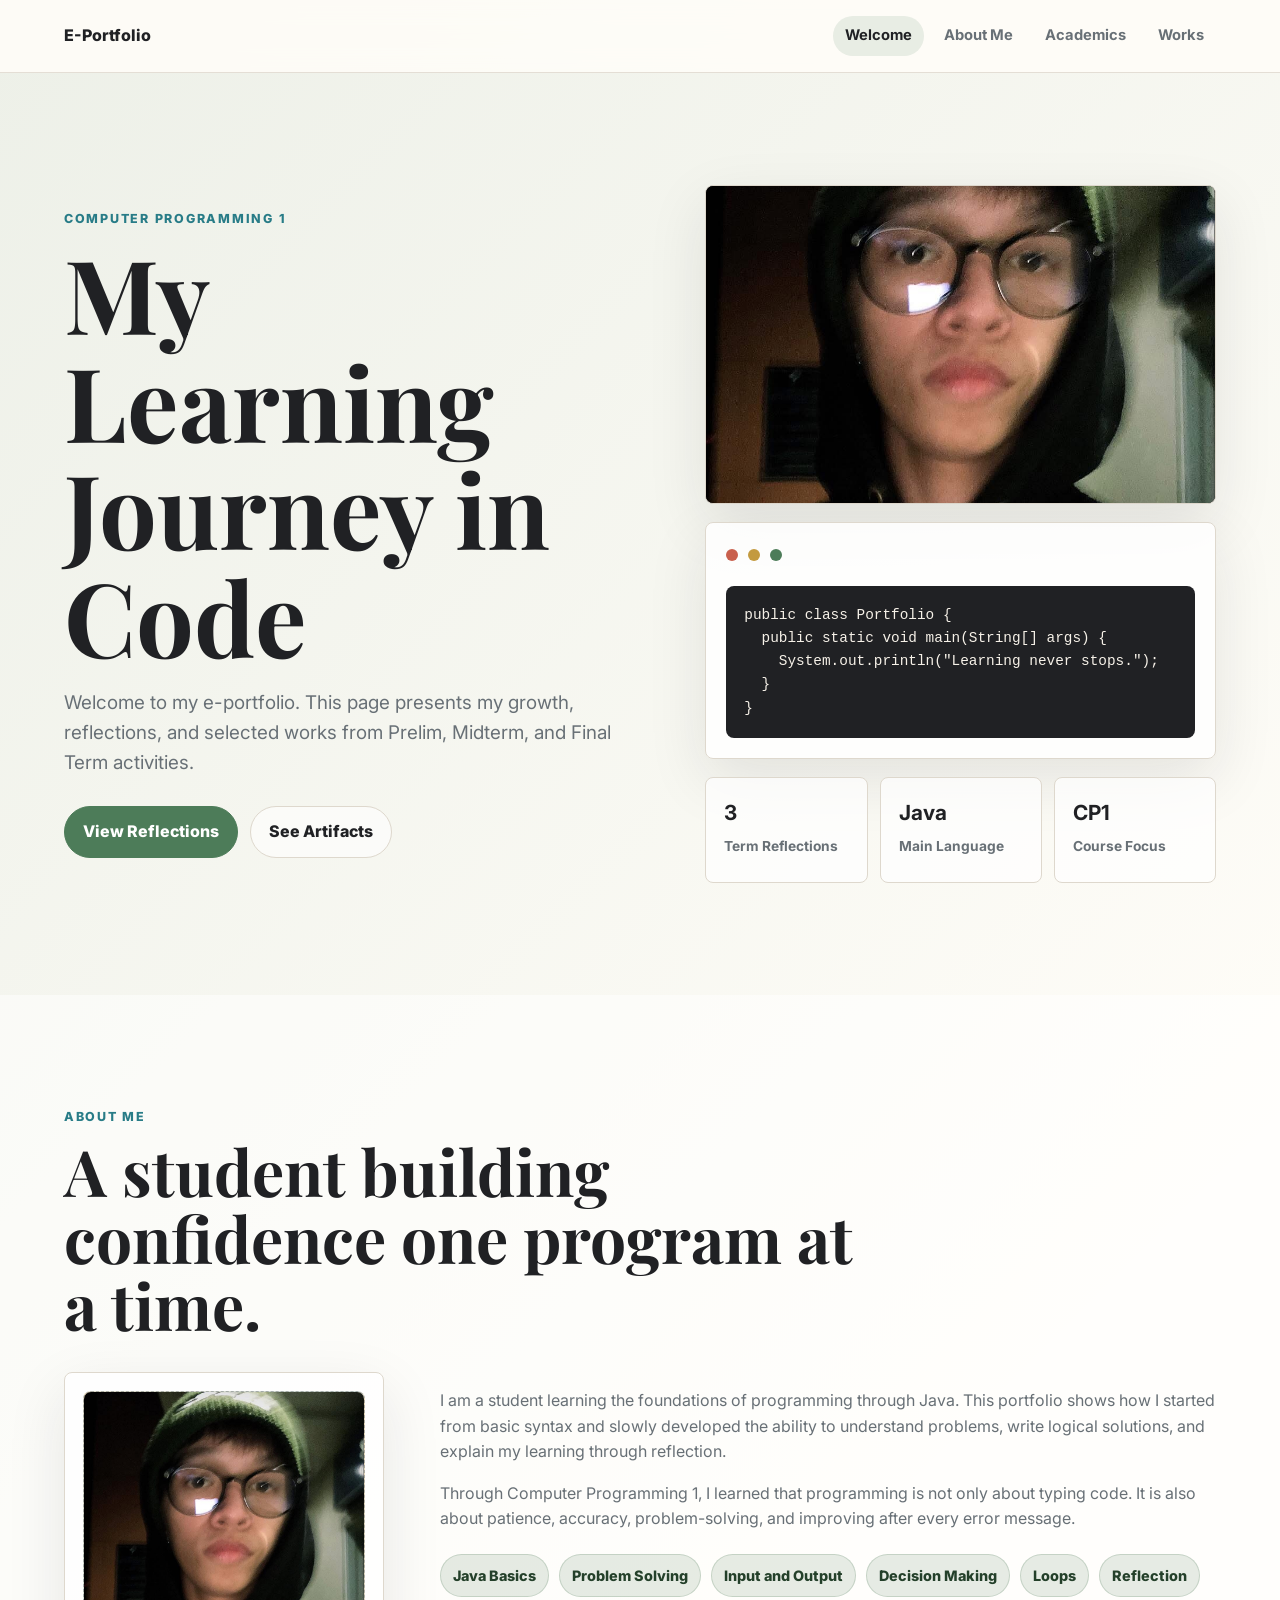
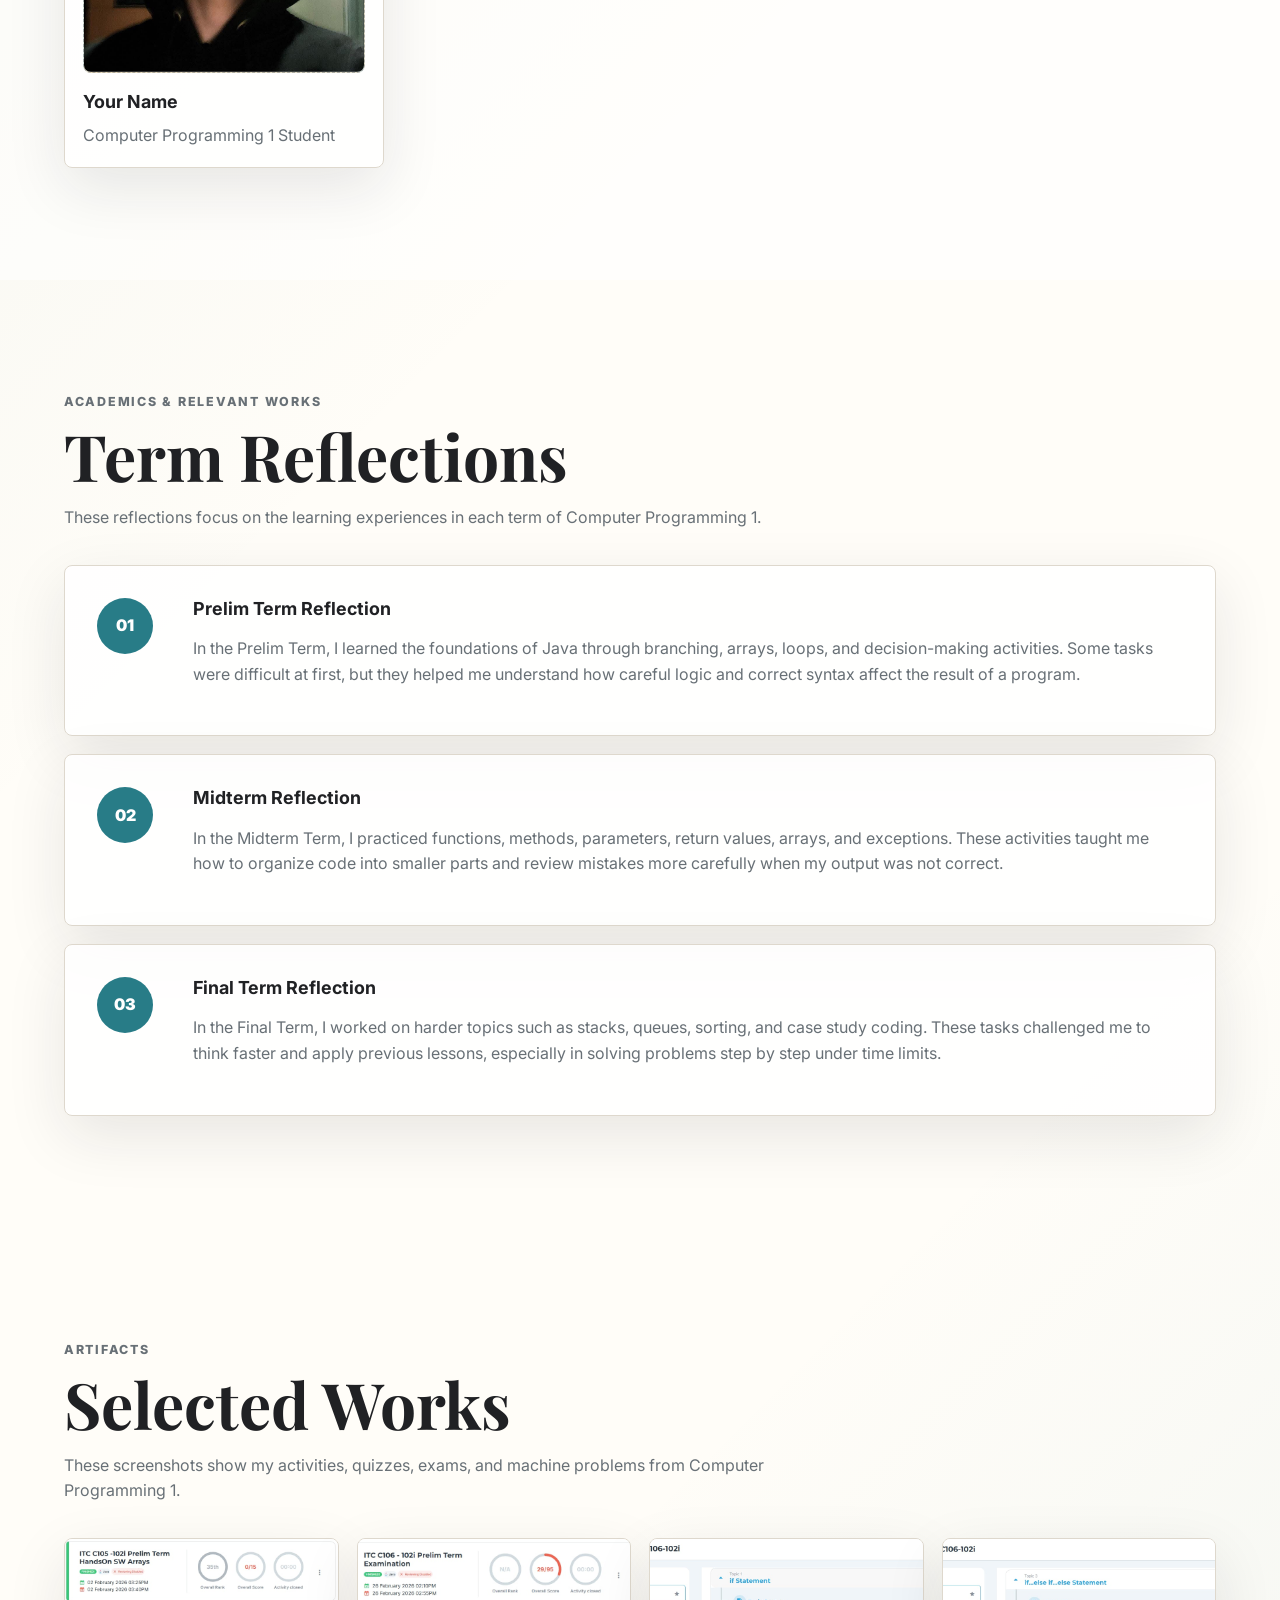
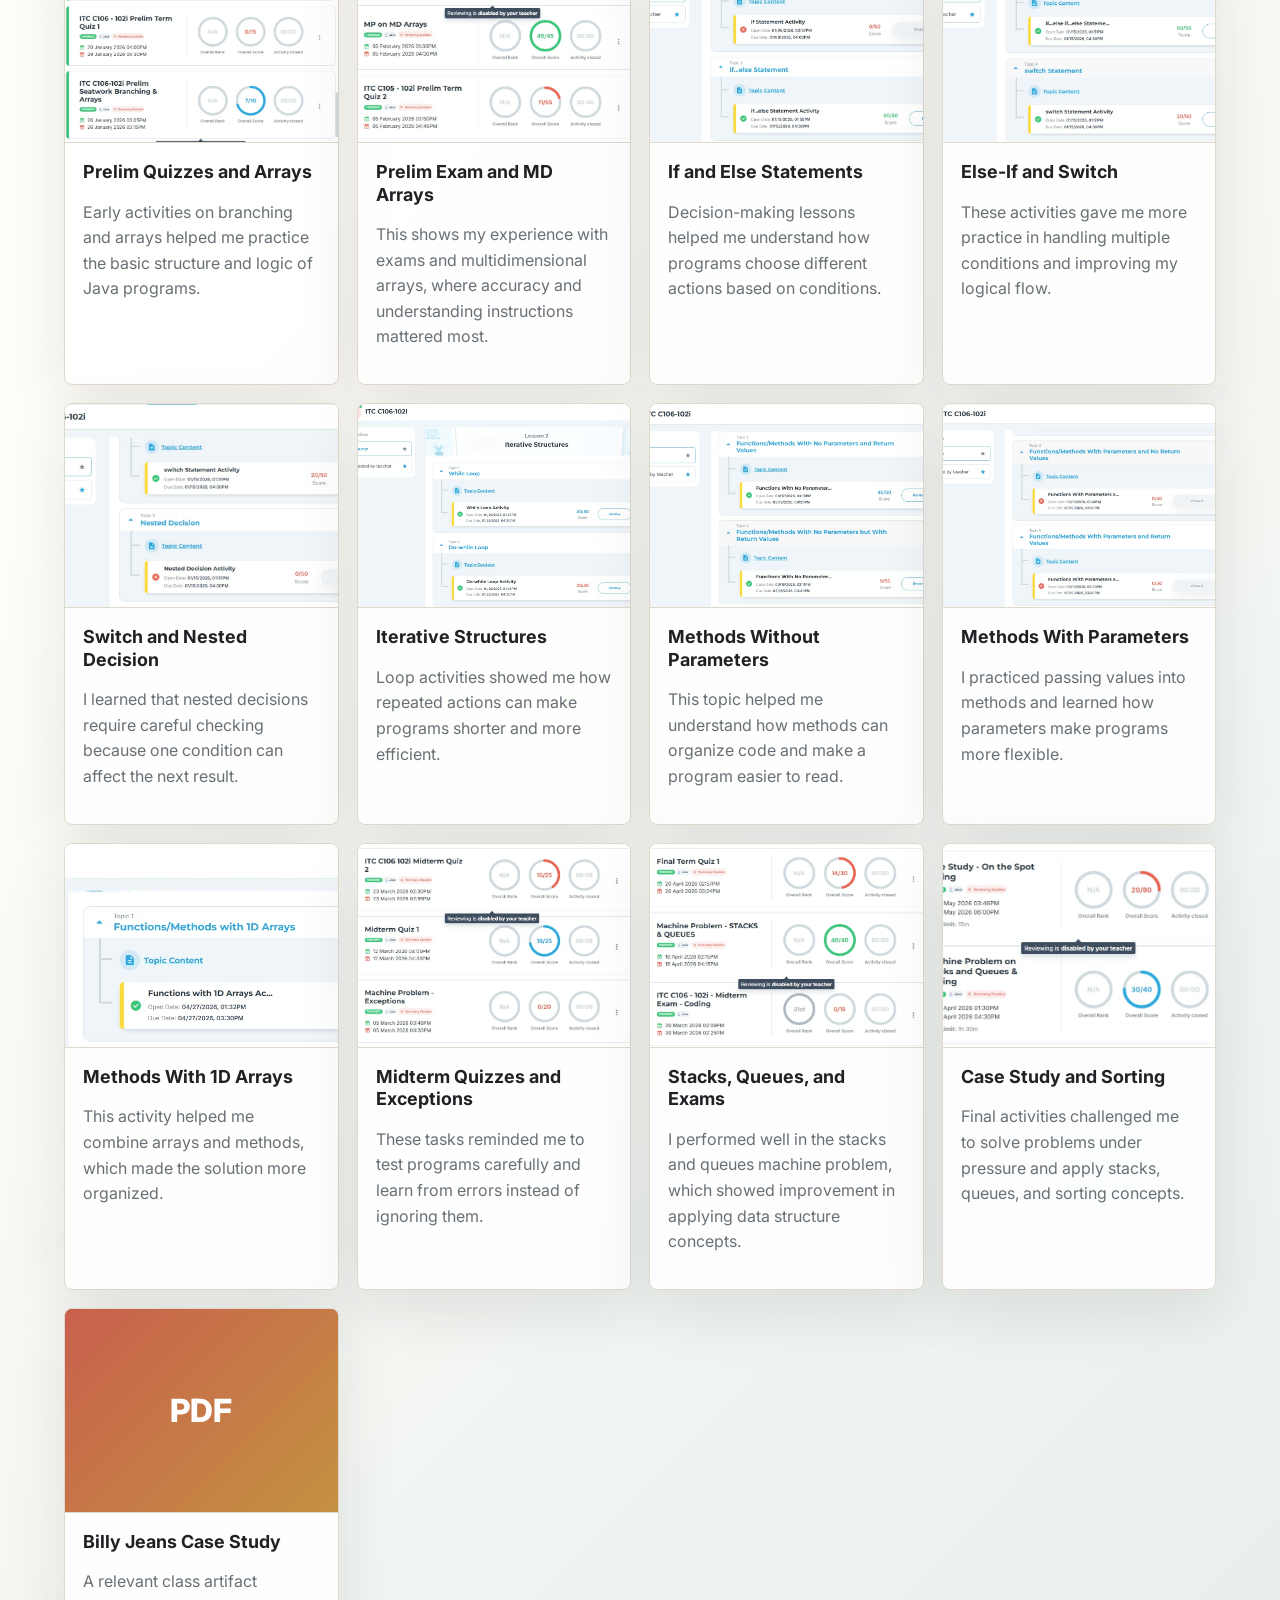
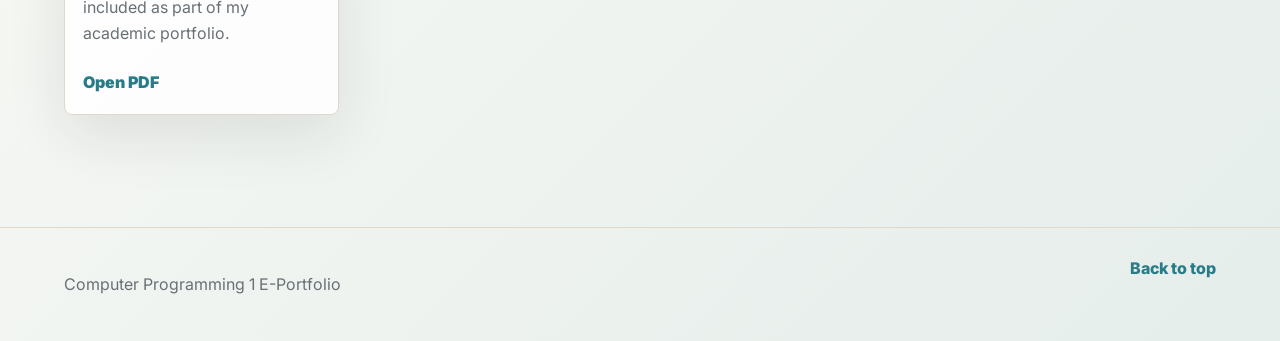
==== commit 22d97a77: "Update Computer Programming 1 e-portfolio" ====
--- a/index.html
+++ b/index.html
@@ -1,1036 +1,353 @@
 <!DOCTYPE html>
 <html lang="en">
-<head>
-  <meta charset="UTF-8" />
-  <meta name="viewport" content="width=device-width, initial-scale=1.0"/>
-  <title>E-Portfolio | Mark Jazie Frix Pilapil</title>
-  <link href="https://fonts.googleapis.com/css2?family=Playfair+Display:wght@400;600;700&family=DM+Sans:wght@300;400;500&display=swap" rel="stylesheet"/>
-  <style>
-    :root {
-      --navy: #0f1f3d;
-      --navy-mid: #1a3260;
-      --gold: #c9933a;
-      --gold-light: #e8b96a;
-      --cream: #f9f5ee;
-      --white: #ffffff;
-      --text: #2c2c2c;
-      --text-soft: #5a5a5a;
-      --border: #e0d8cc;
-    }
-
-    * { margin: 0; padding: 0; box-sizing: border-box; }
-
-    html { scroll-behavior: smooth; }
-
-    body {
-      font-family: 'DM Sans', sans-serif;
-      background: var(--cream);
-      color: var(--text);
-      line-height: 1.7;
-    }
-
-    /* NAV */
-    nav {
-      position: sticky;
-      top: 0;
-      z-index: 100;
-      background: var(--navy);
-      display: flex;
-      justify-content: space-between;
-      align-items: center;
-      padding: 14px 48px;
-      box-shadow: 0 2px 20px rgba(0,0,0,0.3);
-    }
-    .nav-logo {
-      font-family: 'Playfair Display', serif;
-      font-size: 1.1rem;
-      color: var(--gold-light);
-      letter-spacing: 1px;
-    }
-    nav ul {
-      display: flex;
-      gap: 32px;
-      list-style: none;
-    }
-    nav a {
-      color: rgba(255,255,255,0.8);
-      text-decoration: none;
-      font-size: 0.85rem;
-      font-weight: 500;
-      letter-spacing: 0.5px;
-      text-transform: uppercase;
-      transition: color 0.2s;
-    }
-    nav a:hover { color: var(--gold-light); }
-
-    /* HERO */
-    .hero {
-      background: linear-gradient(135deg, var(--navy) 0%, var(--navy-mid) 60%, #22407a 100%);
-      min-height: 100vh;
-      display: flex;
-      align-items: center;
-      justify-content: center;
-      position: relative;
-      overflow: hidden;
-      padding: 60px 48px;
-    }
-    .hero::before {
-      content: '';
-      position: absolute;
-      width: 600px; height: 600px;
-      border-radius: 50%;
-      background: radial-gradient(circle, rgba(201,147,58,0.12) 0%, transparent 70%);
-      top: -150px; right: -100px;
-    }
-    .hero::after {
-      content: '';
-      position: absolute;
-      width: 400px; height: 400px;
-      border-radius: 50%;
-      background: radial-gradient(circle, rgba(201,147,58,0.08) 0%, transparent 70%);
-      bottom: -100px; left: -80px;
-    }
-    .hero-inner {
-      display: flex;
-      flex-direction: column;
-      align-items: center;
-      text-align: center;
-      gap: 32px;
-      position: relative;
-      z-index: 2;
-      max-width: 800px;
-    }
-    /* PHOTO PLACEHOLDER */
-    .photo-slot {
-      width: 180px;
-      height: 180px;
-      border-radius: 50%;
-      border: 4px solid var(--gold);
-      background: rgba(255,255,255,0.05);
-      display: flex;
-      flex-direction: column;
-      align-items: center;
-      justify-content: center;
-      cursor: pointer;
-      position: relative;
-      overflow: hidden;
-      transition: border-color 0.3s, transform 0.3s;
-      box-shadow: 0 0 0 8px rgba(201,147,58,0.15);
-    }
-    .photo-slot:hover { border-color: var(--gold-light); transform: scale(1.03); }
-    .photo-slot input[type="file"] {
-      position: absolute;
-      inset: 0;
-      opacity: 0;
-      cursor: pointer;
-      z-index: 3;
-    }
-    .photo-slot img {
-      position: absolute;
-      inset: 0;
-      width: 100%; height: 100%;
-      object-fit: cover;
-      display: block;
-      border-radius: 50%;
-    }
-    .photo-placeholder-text {
-      display: flex;
-      flex-direction: column;
-      align-items: center;
-      gap: 8px;
-      z-index: 2;
-    }
-    .photo-placeholder-text .icon {
-      font-size: 2.5rem;
-      opacity: 0.5;
-    }
-    .photo-placeholder-text span {
-      font-size: 0.72rem;
-      color: rgba(255,255,255,0.5);
-      letter-spacing: 0.5px;
-      text-align: center;
-      text-transform: uppercase;
-      padding: 0 12px;
-    }
-    .hero-tag {
-      font-size: 0.78rem;
-      text-transform: uppercase;
-      letter-spacing: 3px;
-      color: var(--gold);
-      font-weight: 500;
-    }
-    .hero h1 {
-      font-family: 'Playfair Display', serif;
-      font-size: clamp(2.2rem, 5vw, 3.6rem);
-      color: var(--white);
-      line-height: 1.2;
-      font-weight: 700;
-    }
-    .hero h1 span { color: var(--gold-light); }
-    .hero-sub {
-      color: rgba(255,255,255,0.65);
-      font-size: 1.05rem;
-      max-width: 520px;
-    }
-    .hero-divider {
-      width: 60px;
-      height: 2px;
-      background: linear-gradient(to right, transparent, var(--gold), transparent);
-    }
-    .scroll-cue {
-      margin-top: 16px;
-      display: flex;
-      flex-direction: column;
-      align-items: center;
-      gap: 6px;
-      color: rgba(255,255,255,0.35);
-      font-size: 0.7rem;
-      letter-spacing: 2px;
-      text-transform: uppercase;
-      animation: bounce 2s infinite;
-    }
-    .scroll-cue svg { opacity: 0.4; }
-    @keyframes bounce {
-      0%, 100% { transform: translateY(0); }
-      50% { transform: translateY(6px); }
-    }
-
-    /* SECTION TEMPLATE */
-    section { padding: 80px 48px; }
-    .section-label {
-      font-size: 0.72rem;
-      text-transform: uppercase;
-      letter-spacing: 3px;
-      color: var(--gold);
-      font-weight: 500;
-      margin-bottom: 8px;
-    }
-    .section-title {
-      font-family: 'Playfair Display', serif;
-      font-size: clamp(1.8rem, 3vw, 2.4rem);
-      color: var(--navy);
-      margin-bottom: 24px;
-    }
-    .underline-bar {
-      width: 48px;
-      height: 3px;
-      background: var(--gold);
-      margin-bottom: 32px;
-      border-radius: 2px;
-    }
-
-    /* ABOUT */
-    #about {
-      background: var(--white);
-    }
-    .about-inner {
-      max-width: 860px;
-      margin: 0 auto;
-    }
-    .about-inner p {
-      color: var(--text-soft);
-      font-size: 1rem;
-      margin-bottom: 16px;
-    }
-    .about-chips {
-      display: flex;
-      flex-wrap: wrap;
-      gap: 10px;
-      margin-top: 24px;
-    }
-    .chip {
-      background: var(--cream);
-      border: 1px solid var(--border);
-      border-radius: 100px;
-      padding: 6px 18px;
-      font-size: 0.82rem;
-      color: var(--navy-mid);
-      font-weight: 500;
-    }
-
-    /* TERM SECTIONS */
-    .term-section {
-      max-width: 900px;
-      margin: 0 auto;
-    }
-    .term-section.alt-bg {
-      /* used with section alt-bg class */
-    }
-    section.alt-bg { background: var(--white); }
-
-    .reflection-card {
-      background: var(--cream);
-      border: 1px solid var(--border);
-      border-left: 4px solid var(--gold);
-      border-radius: 12px;
-      padding: 32px 36px;
-      margin-bottom: 24px;
-      transition: box-shadow 0.2s, transform 0.2s;
-    }
-    section.alt-bg .reflection-card {
-      background: var(--cream);
-    }
-    .reflection-card:hover {
-      box-shadow: 0 8px 32px rgba(15,31,61,0.08);
-      transform: translateY(-2px);
-    }
-    .reflection-card h3 {
-      font-family: 'Playfair Display', serif;
-      font-size: 1.15rem;
-      color: var(--navy);
-      margin-bottom: 12px;
-      display: flex;
-      align-items: center;
-      gap: 10px;
-    }
-    .reflection-card h3 .badge {
-      font-family: 'DM Sans', sans-serif;
-      font-size: 0.68rem;
-      background: var(--gold);
-      color: var(--white);
-      padding: 2px 10px;
-      border-radius: 100px;
-      font-weight: 500;
-      letter-spacing: 0.5px;
-      text-transform: uppercase;
-    }
-    .reflection-card p {
-      color: var(--text-soft);
-      font-size: 0.95rem;
-      line-height: 1.8;
-    }
-    .term-icon {
-      font-size: 2rem;
-      margin-bottom: 12px;
-      display: block;
-    }
-
-    /* FOOTER */
-    footer {
-      background: var(--navy);
-      color: rgba(255,255,255,0.5);
-      text-align: center;
-      padding: 40px 48px;
-      font-size: 0.82rem;
-    }
-    footer strong {
-      color: var(--gold-light);
-      font-family: 'Playfair Display', serif;
-    }
-    footer .footer-line {
-      width: 40px;
-      height: 1px;
-      background: var(--gold);
-      margin: 16px auto;
-      opacity: 0.5;
-    }
-
-    /* ANIMATIONS */
-    .fade-in {
-      opacity: 0;
-      transform: translateY(24px);
-      transition: opacity 0.6s ease, transform 0.6s ease;
-    }
-    .fade-in.visible {
-      opacity: 1;
-      transform: translateY(0);
-    }
-
-    /* GALLERY */
-    .gallery-intro {
-      max-width: 760px;
-      color: var(--text-soft);
-      margin-bottom: 28px;
-      font-size: 0.98rem;
-    }
-    .gallery-grid {
-      display: grid;
-      grid-template-columns: repeat(2, minmax(0, 1fr));
-      gap: 22px;
-    }
-    .gallery-group {
-      margin-top: 34px;
-    }
-    .gallery-group:first-of-type {
-      margin-top: 0;
-    }
-    .gallery-group-head {
-      margin-bottom: 18px;
-    }
-    .gallery-group-label {
-      display: inline-block;
-      margin-bottom: 8px;
-      font-size: 0.72rem;
-      text-transform: uppercase;
-      letter-spacing: 2px;
-      color: var(--gold);
-      font-weight: 600;
-    }
-    .gallery-group-title {
-      font-family: 'Playfair Display', serif;
-      font-size: 1.5rem;
-      color: var(--navy);
-      margin-bottom: 6px;
-    }
-    .gallery-group-copy {
-      color: var(--text-soft);
-      font-size: 0.95rem;
-      max-width: 680px;
-    }
-    .gallery-card {
-      margin: 0;
-      border-radius: 18px;
-      overflow: hidden;
-      border: 1px solid var(--border);
-      background: rgba(255,255,255,0.94);
-      box-shadow: 0 12px 32px rgba(15,31,61,0.08);
-    }
-    .gallery-card img {
-      display: block;
-      width: 100%;
-      aspect-ratio: 16 / 9;
-      object-fit: cover;
-      background: rgba(26,50,96,0.08);
-    }
-    .gallery-overlay {
-      display: flex;
-      flex-direction: column;
-      gap: 10px;
-      padding: 18px 20px 20px;
-      color: var(--navy);
-      background:
-        linear-gradient(180deg, rgba(255,255,255,0.98), rgba(248,244,237,0.96));
-    }
-    .gallery-kicker {
-      align-self: flex-start;
-      border: 1px solid rgba(26,50,96,0.12);
-      border-radius: 999px;
-      padding: 6px 12px;
-      font-size: 0.7rem;
-      letter-spacing: 1px;
-      text-transform: uppercase;
-      background: rgba(201,147,58,0.1);
-      color: var(--gold-dark);
-    }
-    .gallery-text strong {
-      display: block;
-      font-family: 'Playfair Display', serif;
-      font-size: 1.1rem;
-      line-height: 1.3;
-      margin-bottom: 4px;
-    }
-    .gallery-text span {
-      display: block;
-      color: var(--text-soft);
-      font-size: 0.88rem;
-      line-height: 1.6;
-    }
-
-    @media (max-width: 640px) {
-      nav { padding: 14px 20px; }
-      nav ul { gap: 16px; }
-      section { padding: 60px 24px; }
-      .hero { padding: 60px 24px; }
-      .reflection-card { padding: 24px 20px; }
-      .gallery-grid { grid-template-columns: 1fr; }
-    }
-  </style>
-</head>
-<body>
-
-<!-- NAV -->
-<nav>
-  <div class="nav-logo">M.J.F. Pilapil</div>
-  <ul>
-    <li><a href="#about">About</a></li>
-    <li><a href="#gallery">Evidence</a></li>
-    <li><a href="#prelim">Prelim</a></li>
-    <li><a href="#midterm">Midterm</a></li>
-    <li><a href="#finals">Finals</a></li>
-  </ul>
-</nav>
-
-<!-- HERO -->
-<section class="hero">
-  <div class="hero-inner">
-    <!-- PHOTO UPLOAD SLOT -->
-    <div class="photo-slot" id="photoSlot" title="Click to upload your photo">
-      <input type="file" accept="image/*" onchange="loadPhoto(event)" />
-      <img id="profileImg" src="[data-uri]" alt="Profile Photo" style="display:block;" />
-      <div class="photo-placeholder-text" id="photoPlaceholderText" style="display:none;">
-        <span class="icon">📷</span>
-        <span>Upload your photo here</span>
-      </div>
-    </div>
-
-    <div>
-      <p class="hero-tag">E-Portfolio</p>
-      <h1>Mark Jazie Frix<br/><span>Pilapil</span></h1>
-    </div>
-    <div class="hero-divider"></div>
-    <p class="hero-sub">
-      A curated collection of my academic journey — reflections, growth, and learning across every term.
-    </p>
-    <div class="scroll-cue">
-      <span>Scroll to explore</span>
-      <svg width="16" height="16" viewBox="0 0 24 24" fill="none" stroke="white" stroke-width="2">
-        <path d="M12 5v14M5 12l7 7 7-7"/>
-      </svg>
-    </div>
-  </div>
-</section>
-
-<!-- ABOUT -->
-<section id="about">
-  <div class="about-inner fade-in">
-    <p class="section-label">Who I Am</p>
-    <h2 class="section-title">About Me</h2>
-    <div class="underline-bar"></div>
-    <p>
-      Hello! I'm <strong>Mark Jazie Frix Pilapil</strong>, a dedicated student committed to continuous learning and personal development. This e-portfolio serves as a testament to my academic journey — capturing the challenges I've faced, the lessons I've learned, and the growth I've achieved throughout the school year.
-    </p>
-    <p>
-      Through every reflection documented here, I aim to demonstrate not just what I've studied, but how studying has shaped the way I think, communicate, and solve problems. Each term brought its own set of experiences that pushed me to become a better version of myself.
-    </p>
-
-  </div>
-</section>
-
-<!-- GALLERY -->
-<section id="gallery">
-  <div class="term-section fade-in">
-    <p class="section-label">Visual Archive</p>
-    <h2 class="section-title">Portfolio Evidence</h2>
-    <div class="underline-bar"></div>
-    <p class="gallery-intro">
-      The screenshots are inserted directly into the page so they are visible without uploading anything each time you open the portfolio.
-    </p>
-
-    <div class="gallery-group">
-      <div class="gallery-group-head">
-        <span class="gallery-group-label">First Term</span>
-        <h3 class="gallery-group-title">Preliminary Evidence</h3>
-        <p class="gallery-group-copy">Performance tasks, laboratory activities, quizzes, and the preliminary examination for the first term.</p>
-      </div>
-
-      <div class="gallery-grid">
-        <figure class="gallery-card">
-          <img src="images/portfolio/prelim-pt11.png" alt="Performance Task 1.1 screenshot" />
-          <figcaption class="gallery-overlay">
-            <span class="gallery-kicker">Prelim</span>
-            <span class="gallery-text">
-              <strong>Performance Task 1.1 (Lab 1)</strong>
-              <span>Creating and modifying SQL Server database.</span>
-            </span>
-          </figcaption>
-        </figure>
-
-        <figure class="gallery-card">
-          <img src="images/portfolio/prelim-pt12.png" alt="Performance Task 1.2 screenshot" />
-          <figcaption class="gallery-overlay">
-            <span class="gallery-kicker">Prelim</span>
-            <span class="gallery-text">
-              <strong>Performance Task 1.2 (Lab 2)</strong>
-              <span>SQL constraints and inserting records.</span>
-            </span>
-          </figcaption>
-        </figure>
-
-        <figure class="gallery-card">
-          <img src="images/portfolio/prelim-week4.png" alt="Week 4 Lab Activity screenshot" />
-          <figcaption class="gallery-overlay">
-            <span class="gallery-kicker">Prelim</span>
-            <span class="gallery-text">
-              <strong>Week 4 Lab Activity</strong>
-              <span>Creating database and tables using SSMS.</span>
-            </span>
-          </figcaption>
-        </figure>
-
-        <figure class="gallery-card">
-          <img src="images/portfolio/prelim-week5.png" alt="Week 5 Lab DDL screenshot" />
-          <figcaption class="gallery-overlay">
-            <span class="gallery-kicker">Prelim</span>
-            <span class="gallery-text">
-              <strong>Week 5 Lab DDL SQL Constraints</strong>
-              <span>Week 5 laboratory evidence using SSMS.</span>
-            </span>
-          </figcaption>
-        </figure>
-
-        <figure class="gallery-card">
-          <img src="images/portfolio/prelim-quiz1.png" alt="SQL Server Prelim Quiz 1 screenshot" />
-          <figcaption class="gallery-overlay">
-            <span class="gallery-kicker">Prelim</span>
-            <span class="gallery-text">
-              <strong>SQL Server Prelim Quiz 1</strong>
-              <span>Quiz evidence for SELECT statements and retrieval.</span>
-            </span>
-          </figcaption>
-        </figure>
-
-        <figure class="gallery-card">
-          <img src="images/portfolio/prelim-quiz2.png" alt="Prelim SQL Server Quiz 2 screenshot" />
-          <figcaption class="gallery-overlay">
-            <span class="gallery-kicker">Prelim</span>
-            <span class="gallery-text">
-              <strong>Prelim SQL Server Quiz 2</strong>
-              <span>Second preliminary quiz submission screenshot.</span>
-            </span>
-          </figcaption>
-        </figure>
-
-        <figure class="gallery-card">
-          <img src="images/portfolio/prelim-exam.png" alt="Prelim exam screenshot" />
-          <figcaption class="gallery-overlay">
-            <span class="gallery-kicker">Prelim</span>
-            <span class="gallery-text">
-              <strong>Prelim Exam</strong>
-              <span>Database concepts and SQL Server fundamentals.</span>
-            </span>
-          </figcaption>
-        </figure>
-      </div>
-    </div>
-
-    <div class="gallery-group">
-      <div class="gallery-group-head">
-        <span class="gallery-group-label">Second Term</span>
-        <h3 class="gallery-group-title">Midterm Evidence</h3>
-        <p class="gallery-group-copy">Midterm activities and the submitted midterm examination confirmation.</p>
-      </div>
-
-      <div class="gallery-grid">
-        <figure class="gallery-card">
-          <img src="images/portfolio/midterm-activity1.png" alt="Midterm Activity 1 screenshot" />
-          <figcaption class="gallery-overlay">
-            <span class="gallery-kicker">Midterm</span>
-            <span class="gallery-text">
-              <strong>Midterm Activity 1</strong>
-              <span>SQL operators and aggregate functions activity.</span>
-            </span>
-          </figcaption>
-        </figure>
-
-        <figure class="gallery-card">
-          <img src="images/portfolio/midterm-activity2.png" alt="Midterm Activity screenshot" />
-          <figcaption class="gallery-overlay">
-            <span class="gallery-kicker">Midterm</span>
-            <span class="gallery-text">
-              <strong>Midterm Activity</strong>
-              <span>SQL joins and GMETRIX practice exam evidence.</span>
-            </span>
-          </figcaption>
-        </figure>
-
-        <figure class="gallery-card">
-          <img src="images/portfolio/midterm-exam.png" alt="Midterm exam screenshot" />
-          <figcaption class="gallery-overlay">
-            <span class="gallery-kicker">Midterm</span>
-            <span class="gallery-text">
-              <strong>Midterm Exam 2026</strong>
-              <span>Submitted Microsoft Forms confirmation screenshot.</span>
-            </span>
-          </figcaption>
-        </figure>
-      </div>
-    </div>
-
-    <div class="gallery-group">
-      <div class="gallery-group-head">
-        <span class="gallery-group-label">Final Term</span>
-        <h3 class="gallery-group-title">Final Evidence</h3>
-        <p class="gallery-group-copy">Final project support materials connected to the database system group work.</p>
-      </div>
-
-      <div class="gallery-grid">
-        <figure class="gallery-card">
-          <img src="images/portfolio/final-project-briefing.png" alt="Final project briefing screenshot" />
-          <figcaption class="gallery-overlay">
-            <span class="gallery-kicker">Finals</span>
-            <span class="gallery-text">
-              <strong>Final Project Briefing and Group Instructions</strong>
-              <span>Database system project files, group references, and documentation materials.</span>
-            </span>
-          </figcaption>
-        </figure>
-      </div>
-    </div>
-  </div>
-</section>
-
-<!-- PRELIM -->
-<section id="prelim" class="alt-bg">
-  <div class="term-section fade-in">
-    <p class="section-label">First Term</p>
-    <h2 class="section-title">Preliminary Reflections</h2>
-    <div class="underline-bar"></div>
-
-    <div class="reflection-card">
-      <h3><span class="badge">Prelim</span> Getting Started: My Initial Impressions</h3>
-      <p>
-        The preliminary period marked the beginning of what turned out to be a transformative academic experience. When classes first started, I was filled with a mixture of anticipation and uncertainty. The workload felt overwhelming at first, and the new concepts introduced were challenging to absorb all at once. However, as the weeks progressed, I began to find my footing and develop a rhythm that worked for me.
-      </p>
-    </div>
-
-    <div class="reflection-card">
-      <h3><span class="badge">Prelim</span> Lessons Learned and Early Challenges</h3>
-      <p>
-        One of the most significant lessons I took away from the preliminary period was the importance of time management. Balancing coursework, requirements, and personal responsibilities taught me that discipline is not something that comes naturally — it is something you build one decision at a time. I learned to prioritize tasks, break them into manageable steps, and approach deadlines with a proactive mindset rather than waiting until the last moment.
-      </p>
-    </div>
-
-    <div class="reflection-card">
-      <h3><span class="badge">Prelim</span> Growth Through Uncertainty</h3>
-      <p>
-        Looking back on the preliminary term, I now recognize that the discomfort I felt early on was not a setback but a signal of growth. Every topic that confused me became an opportunity to ask better questions, seek support from classmates, and deepen my understanding. By the end of this period, I had not only gained academic knowledge but also a stronger sense of self-confidence and a clearer picture of the student I aspired to become.
-      </p>
-    </div>
-  </div>
-</section>
-
-<!-- PRELIM DELIVERABLES -->
-<section class="alt-bg">
-  <div class="term-section fade-in">
-    <p class="section-label">First Term</p>
-    <h2 class="section-title">Preliminary Deliverables</h2>
-    <div class="underline-bar"></div>
-
-    <div class="reflection-card">
-      <h3><span class="badge">Written Works</span> Quizzes</h3>
-      <p>
-        Throughout the preliminary term, quizzes served as important checkpoints in my learning journey. These assessments helped me identify areas where I needed to strengthen my understanding and provided valuable feedback on my progress. Each quiz required me to synthesize the material covered in lectures and readings, pushing me to engage more deeply with the course content. The experience of taking these quizzes reinforced the importance of consistent studying and active participation in class.
-      </p>
-      <div style="margin-top: 16px; padding-top: 16px; border-top: 1px solid var(--border);">
-        <p style="font-weight: 500; margin-bottom: 10px;">Assessments Completed:</p>
-        <ul style="margin-left: 20px; color: var(--text-soft);">
-          <li>SQL Server Prelim Quiz 1 (20 points)</li>
-          <li>Prelim SQL Server Quiz 2 (100 points)</li>
-        </ul>
-      </div>
-    </div>
-
-    <div class="reflection-card">
-      <h3><span class="badge">Performance Tasks</span> Seatworks & Assignments</h3>
-      <p>
-        Seatworks and assignments during the preliminary term were instrumental in helping me apply theoretical knowledge to practical situations. These tasks encouraged me to think critically, collaborate with peers, and develop problem-solving skills. Working on these assignments taught me the value of attention to detail and the importance of following instructions carefully. I learned that performance tasks are not just evaluations — they are opportunities to practice and refine the skills I will need in real-world applications.
-      </p>
-      <div style="margin-top: 16px; padding-top: 16px; border-top: 1px solid var(--border);">
-        <p style="font-weight: 500; margin-bottom: 10px;">Tasks Completed:</p>
-        <ul style="margin-left: 20px; color: var(--text-soft);">
-          <li>Performance Task 1.1 (Lab 1) - Creating and Modifying SQL Server Database (20 points)</li>
-          <li>Performance Task 1.2 (Lab 2) - Setting SQL Constraints and Inserting Records (20 points)</li>
-        </ul>
-      </div>
-    </div>
-
-    <div class="reflection-card">
-      <h3><span class="badge">Product</span> Laboratory Exercises</h3>
-      <p>
-        Laboratory exercises in the preliminary term provided hands-on experience with the concepts we were studying. These sessions were where theory came to life, and I gained practical understanding that lectures alone could not provide. Through these exercises, I developed technical skills, learned to troubleshoot problems, and gained confidence in my ability to apply knowledge independently. The laboratory work also taught me the importance of precision, documentation, and safety protocols in academic and professional settings.
-      </p>
-      <div style="margin-top: 16px; padding-top: 16px; border-top: 1px solid var(--border);">
-        <p style="font-weight: 500; margin-bottom: 10px;">Exercises Completed:</p>
-        <ul style="margin-left: 20px; color: var(--text-soft);">
-          <li>Week 4 Lab Activity - Creating Database and Tables (20 points)</li>
-          <li>Week 5 Lab - DDL SQL Constraints using SSMS (20 points)</li>
-        </ul>
-      </div>
-    </div>
-
-    <div class="reflection-card">
-      <h3><span class="badge">Assessment</span> Preliminary Examination</h3>
-      <p>
-        The preliminary examination was a comprehensive assessment of my learning during the first term. Preparing for this exam required me to review all the material systematically and identify connections between different topics. The examination tested not just my memorization but my ability to apply concepts, analyze problems, and communicate my understanding clearly. Despite the initial nervousness, taking the exam gave me confidence in my preparation and reinforced the effectiveness of my study strategies. This experience motivated me to maintain the same disciplined approach to learning throughout the remaining terms.
-      </p>
-      <div style="margin-top: 16px; padding-top: 16px; border-top: 1px solid var(--border);">
-        <p style="font-weight: 500; margin-bottom: 10px;">Examination:</p>
-        <ul style="margin-left: 20px; color: var(--text-soft);">
-          <li>Prelim Exam: Database Concepts and SQL Server Fundamentals (50 points)</li>
-        </ul>
-      </div>
-    </div>
-  </div>
-</section>
-
-<!-- MIDTERM -->
-<section id="midterm">
-  <div class="term-section fade-in">
-    <p class="section-label">Second Term</p>
-    <h2 class="section-title">Midterm Reflections</h2>
-    <div class="underline-bar"></div>
-
-    <div class="reflection-card">
-      <h3><span class="badge">Midterm</span> Building Momentum</h3>
-      <p>
-        By the midterm period, I had settled into a more confident academic pace. The foundational knowledge I gained during the preliminary term became the scaffolding upon which more complex ideas were built. I started approaching lessons with greater curiosity, asking deeper questions and making connections between different subjects that I hadn't noticed before. The midterm period was where my learning truly began to feel meaningful rather than mechanical.
-      </p>
-    </div>
-
-    <div class="reflection-card">
-      <h3><span class="badge">Midterm</span> Collaboration and Communication</h3>
-      <p>
-        One of the standout aspects of the midterm was the increased emphasis on collaborative work. Group activities and peer discussions challenged me to articulate my thoughts clearly and listen actively to perspectives different from my own. I discovered that collaboration is more than dividing tasks — it requires empathy, flexibility, and a genuine respect for each team member's contribution. These are skills I intend to carry far beyond the classroom.
-      </p>
-    </div>
-
-    <div class="reflection-card">
-      <h3><span class="badge">Midterm</span> Overcoming Academic Hurdles</h3>
-      <p>
-        The midterm period was not without its struggles. There were moments when the pressure of upcoming assessments made it tempting to cut corners, but I chose instead to face those challenges with integrity. I reached out to instructors, revisited my notes, and dedicated more focused study hours when I felt myself falling behind. Each hurdle I cleared reinforced my belief that perseverance, combined with the right support system, can turn even the most difficult subjects into areas of genuine competence.
-      </p>
-    </div>
-  </div>
-</section>
-
-<!-- MIDTERM DELIVERABLES -->
-<section>
-  <div class="term-section fade-in">
-    <p class="section-label">Second Term</p>
-    <h2 class="section-title">Midterm Deliverables</h2>
-    <div class="underline-bar"></div>
-
-    <div class="reflection-card">
-      <h3><span class="badge">Written Works</span> Quizzes</h3>
-      <p>
-        The quizzes during the midterm period were notably more challenging than those in the preliminary term, which reflected my advancement in the course. I found myself tackling more complex problems and required to demonstrate a deeper understanding of the material. These assessments pushed me to not just recall information but to analyze it critically and apply it to new situations. The feedback I received from these quizzes was invaluable, helping me identify gaps in my knowledge and areas where I needed further study. By performing well on these quizzes, I gained confidence in my ability to handle increasingly sophisticated academic work.
-      </p>
-      <div style="margin-top: 16px; padding-top: 16px; border-top: 1px solid var(--border);">
-        <p style="font-weight: 500; margin-bottom: 10px;">Assessments Completed:</p>
-        <ul style="margin-left: 20px; color: var(--text-soft);">
-          <li>Midterm Quizzes - SQL Operators and Aggregate Functions</li>
-        </ul>
-      </div>
-    </div>
-      <p>
-        During the midterm, seatworks and assignments became more demanding, often involving collaborative projects and extended problem-solving exercises. These tasks required me to work efficiently under time constraints, communicate my ideas effectively to others, and adapt my approach when initial solutions didn't work. I discovered the value of peer collaboration during this term — working with classmates exposed me to different perspectives and problem-solving strategies that I might not have considered on my own. These assignments reinforced that learning is not a solitary endeavor but a social process where diverse viewpoints strengthen collective understanding.
-      </p>
-    </div>
-
-    <div class="reflection-card">
-      <h3><span class="badge">Performance Tasks</span> Seatworks & Assignments</h3>
-      <p>
-        During the midterm, seatworks and assignments became more demanding, often involving collaborative projects and extended problem-solving exercises. These tasks required me to work efficiently under time constraints, communicate my ideas effectively to others, and adapt my approach when initial solutions didn't work. I discovered the value of peer collaboration during this term — working with classmates exposed me to different perspectives and problem-solving strategies that I might not have considered on my own. These assignments reinforced that learning is not a solitary endeavor but a social process where diverse viewpoints strengthen collective understanding.
-      </p>
-      <div style="margin-top: 16px; padding-top: 16px; border-top: 1px solid var(--border);">
-        <p style="font-weight: 500; margin-bottom: 10px;">Tasks Completed:</p>
-        <ul style="margin-left: 20px; color: var(--text-soft);">
-          <li>Midterm Activity 1 - SQL Operators and Aggregate Functions (100 points)</li>
-          <li>Midterm Activity - SQL Server Joins & CMETRIX Practice Exam (100 points)</li>
-        </ul>
-      </div>
-    </div>
-
-    <div class="reflection-card">
-      <h3><span class="badge">Product</span> Laboratory Exercises</h3>
-      <p>
-        Laboratory exercises in the midterm term allowed me to deepen the technical skills I had begun developing in the preliminary period. With greater familiarity with equipment and procedures, I was able to focus more on understanding the underlying principles rather than just following steps. I became more independent in designing and conducting experiments, troubleshooting issues, and interpreting results. The hands-on nature of these exercises reinforced how important practical experience is in truly grasping complex concepts. Each exercise was a stepping stone to becoming more competent and confident in my technical abilities.
-      </p>
-      <div style="margin-top: 16px; padding-top: 16px; border-top: 1px solid var(--border);">
-        <p style="font-weight: 500; margin-bottom: 10px;">Exercises Completed:</p>
-        <ul style="margin-left: 20px; color: var(--text-soft);">
-          <li>Midterm Lab Activities - Advanced SQL Queries and Joins</li>
-        </ul>
-      </div>
-    </div>
-
-    <div class="reflection-card">
-      <h3><span class="badge">Assessment</span> Midterm Examination</h3>
-      <p>
-        The midterm examination was a pivotal assessment that tested the cumulative knowledge from the first half of the course. Preparing for this exam was more intensive than my preparation for the preliminary exam, as the scope of material was broader and the expected level of analysis was deeper. When I sat down to take the examination, I felt a greater sense of readiness and understanding compared to the preliminary exam. The experience taught me the importance of spaced review and continuous engagement with material throughout the term. Performing well on this examination validated my study methods and gave me the motivation to maintain the same disciplined approach through the final term.
-      </p>
-      <div style="margin-top: 16px; padding-top: 16px; border-top: 1px solid var(--border);">
-        <p style="font-weight: 500; margin-bottom: 10px;">Examination:</p>
-        <ul style="margin-left: 20px; color: var(--text-soft);">
-          <li>Midterm Exam 2026 - Advanced Database Systems/F (submitted)</li>
-        </ul>
-      </div>
-    </div>
-  </div>
-</section>
-
-<!-- FINALS -->
-<section id="finals" class="alt-bg">
-  <div class="term-section fade-in">
-    <p class="section-label">Final Term</p>
-    <h2 class="section-title">Finals Reflections</h2>
-    <div class="underline-bar"></div>
-
-    <div class="reflection-card">
-      <h3><span class="badge">Finals</span> Arriving at the Finish Line</h3>
-      <p>
-        Reaching the final period felt like standing at the summit of a long and demanding climb. The knowledge and habits I had developed from the preliminary and midterm periods converged into a more mature and disciplined approach to learning. I was no longer just studying to pass — I was studying because I genuinely wanted to understand, to apply, and to grow. The final term confirmed that consistent effort, even when results take time, always pays off in the end.
-      </p>
-    </div>
-
-    <div class="reflection-card">
-      <h3><span class="badge">Finals</span> Synthesizing the Journey</h3>
-      <p>
-        The finals compelled me to synthesize everything I had encountered throughout the year — the concepts, the skills, and the experiences that shaped my perspective. Preparing for final requirements pushed me to connect ideas across different topics and think critically about the bigger picture. It was both intellectually demanding and deeply satisfying to realize just how much ground I had covered and how much my thinking had evolved since that first day of class.
-      </p>
-    </div>
-
-    <div class="reflection-card">
-      <h3><span class="badge">Finals</span> Looking Forward</h3>
-      <p>
-        As I close this chapter of my academic journey, I carry with me more than just the content I studied. I carry a refined work ethic, a sharper ability to reflect, and a renewed passion for learning. This e-portfolio is not merely a record of what I accomplished — it is a reminder of who I am becoming. Moving forward, I am excited to build on this foundation, embrace new challenges with open arms, and continue evolving as both a student and as a person committed to making a positive impact.
-      </p>
-    </div>
-  </div>
-</section>
-
-<!-- FINALS DELIVERABLES -->
-<section class="alt-bg">
-  <div class="term-section fade-in">
-    <p class="section-label">Final Term</p>
-    <h2 class="section-title">Final Deliverables</h2>
-    <div class="underline-bar"></div>
-
-    <div class="reflection-card">
-      <h3><span class="badge">Written Works</span> Quizzes</h3>
-      <p>
-        The final term quizzes represented the culmination of my learning journey throughout the entire academic year. These assessments synthesized content from all previous terms, requiring me to demonstrate mastery of foundational concepts while also showing growth in advanced applications. Preparing for these quizzes involved reviewing notes from months of studying, identifying patterns, and understanding how different topics interconnected. The quizzes in this final term felt less intimidating and more purposeful, as I had built a strong knowledge base and refined study strategies that worked for me. Performing well on these final quizzes was deeply gratifying, as it represented not just knowledge retention but genuine understanding developed over time.
-      </p>
-      <div style="margin-top: 16px; padding-top: 16px; border-top: 1px solid var(--border);">
-        <p style="font-weight: 500; margin-bottom: 10px;">Assessments Completed:</p>
-        <ul style="margin-left: 20px; color: var(--text-soft);">
-          <li>Final Term Quizzes - Comprehensive Database and SQL Server Concepts</li>
-        </ul>
-      </div>
-    </div>
-
-    <div class="reflection-card">
-      <h3><span class="badge">Performance Tasks</span> Seatworks & Assignments</h3>
-      <p>
-        Final term assignments were characterized by increased complexity and often required integration of knowledge from throughout the year. These tasks pushed me to demonstrate not just what I knew, but how well I could apply, analyze, and synthesize information to solve novel problems. Working on these assignments in the final term, I noticed how much more confident and efficient I had become compared to my earlier work. I was able to identify relevant information quickly, apply appropriate methodologies, and produce work of higher quality in shorter timeframes. These final assignments served as evidence of the significant growth I had achieved across the academic year.
-      </p>
-      <div style="margin-top: 16px; padding-top: 16px; border-top: 1px solid var(--border);">
-        <p style="font-weight: 500; margin-bottom: 10px;">Tasks Completed:</p>
-        <ul style="margin-left: 20px; color: var(--text-soft);">
-          <li>Final Term Activities - Advanced SQL Queries and Database Operations</li>
-        </ul>
-      </div>
-    </div>
-
-    <div class="reflection-card">
-      <h3><span class="badge">Product</span> Laboratory Exercises & Final Project</h3>
-      <p>
-        Laboratory work in the final term represented the pinnacle of my technical development throughout the year. With months of practice, I approached final laboratory exercises with a level of independence and competence I had not possessed at the beginning of the year. I was able to design procedures, troubleshoot problems independently, and communicate my findings clearly. These final exercises were not just assessments of technical skill but evidence of how much I had matured as a student and thinker. The laboratory work across the entire year had transformed me from someone following instructions to someone who could think critically about scientific processes and problem-solving approaches.
-      </p>
-      <div style="margin-top: 16px; padding-top: 16px; border-top: 1px solid var(--border);">
-        <p style="font-weight: 500; margin-bottom: 10px;">Projects Completed:</p>
-        <ul style="margin-left: 20px; color: var(--text-soft);">
-          <li>Final Group Project - Database System (100 points) - Comprehensive database design incorporating conceptual, logical, and physical models with DDL, DML, TCL, and DCL queries</li>
-        </ul>
-      </div>
-    </div>
-
-    <div class="reflection-card">
-      <h3><span class="badge">Assessment</span> Final Examination</h3>
-      <p>
-        The final examination was the most comprehensive assessment I faced all year, testing my understanding of the entire course content and my ability to integrate knowledge from all three terms. Walking into the examination room, I felt a sense of confidence grounded in a full year of consistent study and growth. The exam challenged me to think critically, make connections between topics, and articulate complex ideas under time pressure. When I finished, I felt a profound sense of accomplishment — not just because I believed I had performed well, but because I recognized how far I had come from that first uncertain day of the preliminary term. This final examination was not just an ending but a testament to the transformative power of persistence, reflection, and deliberate learning throughout the entire academic year.
-      </p>
-      <div style="margin-top: 16px; padding-top: 16px; border-top: 1px solid var(--border);">
-        <p style="font-weight: 500; margin-bottom: 10px;">Examination:</p>
-        <ul style="margin-left: 20px; color: var(--text-soft);">
-          <li>Final Term Comprehensive Examination - Advanced Database Systems/F</li>
-        </ul>
-      </div>
-    </div>
-  </div>
-</section>
-
-<!-- FOOTER -->
-<footer>
-  <strong>Mark Jazie Frix Pilapil</strong>
-  <div class="footer-line"></div>
-  <p>E-Portfolio &nbsp;·&nbsp; Academic Reflections &nbsp;·&nbsp; All Rights Reserved</p>
-</footer>
-
-<script>
-  const PROFILE_STORAGE_KEY = 'eportfolio-profile-photo';
-
-  function readPhotoFile(file, callback) {
-    const reader = new FileReader();
-
-    reader.onload = function(e) {
-      const source = e.target.result;
-      const preview = new Image();
-
-      preview.onload = function() {
-        const maxSide = 1400;
-        let { width, height } = preview;
-
-        if (Math.max(width, height) > maxSide) {
-          const scale = maxSide / Math.max(width, height);
-          width = Math.round(width * scale);
-          height = Math.round(height * scale);
-        }
-
-        const canvas = document.createElement('canvas');
-        canvas.width = width;
-        canvas.height = height;
-
-        const ctx = canvas.getContext('2d');
-        ctx.drawImage(preview, 0, 0, width, height);
-        callback(canvas.toDataURL('image/jpeg', 0.86));
-      };
-
-      preview.src = source;
-    };
-
-    reader.readAsDataURL(file);
+  <head>
+    <meta charset="UTF-8" />
+    <meta name="viewport" content="width=device-width, initial-scale=1.0" />
+    <title>Computer Programming 1 E-Portfolio</title>
+    <link rel="preconnect" href="https://fonts.googleapis.com" />
+    <link rel="preconnect" href="https://fonts.gstatic.com" crossorigin />
+    <link
+      href="https://fonts.googleapis.com/css2?family=Inter:wght@400;500;600;700;800&family=Playfair+Display:wght@700&display=swap"
+      rel="stylesheet"
+    />
+    <link rel="stylesheet" href="styles.css" />
+  </head>
+  <body>
+    <header class="site-header">
+      <a class="brand" href="#welcome">E-Portfolio</a>
+      <nav class="nav-links" aria-label="Main navigation">
+        <a href="#welcome">Welcome</a>
+        <a href="#about">About Me</a>
+        <a href="#academics">Academics</a>
+        <a href="#works">Works</a>
+      </nav>
+    </header>
+
+    <main>
+      <section id="welcome" class="hero section">
+        <div class="hero-copy">
+          <p class="eyebrow">Computer Programming 1</p>
+          <h1>My Learning Journey in Code</h1>
+          <p>
+            Welcome to my e-portfolio. This page presents my growth, reflections,
+            and selected works from Prelim, Midterm, and Final Term activities.
+          </p>
+          <div class="hero-actions">
+            <a class="button primary" href="#academics">View Reflections</a>
+            <a class="button ghost" href="#works">See Artifacts</a>
+          </div>
+        </div>
+        <div class="hero-panel" aria-label="Programming course highlights">
+          <div class="hero-photo-card">
+            <img src="assets/profile-photo.jpg" alt="My profile photo" />
+          </div>
+          <div class="code-card">
+            <span class="dot red"></span>
+            <span class="dot yellow"></span>
+            <span class="dot green"></span>
+            <pre><code>public class Portfolio {
+  public static void main(String[] args) {
+    System.out.println("Learning never stops.");
   }
-
-  function savePhoto(key, dataUrl) {
-    try {
-      localStorage.setItem(key, dataUrl);
-    } catch (error) {
-      console.warn('Photo could not be saved in local storage.', error);
-    }
-  }
-
-  function showProfilePhoto(dataUrl) {
-    const img = document.getElementById('profileImg');
-    const placeholder = document.getElementById('photoPlaceholderText');
-
-    img.src = dataUrl;
-    img.style.display = 'block';
-    placeholder.style.display = 'none';
-  }
-
-  // Photo upload
-  function loadPhoto(event) {
-    const file = event.target.files[0];
-    if (!file) return;
-
-    readPhotoFile(file, function(dataUrl) {
-      showProfilePhoto(dataUrl);
-      savePhoto(PROFILE_STORAGE_KEY, dataUrl);
-    });
-    event.target.value = '';
-  }
-
-  function restoreSavedProfile() {
-    const savedProfile = localStorage.getItem(PROFILE_STORAGE_KEY);
-    if (savedProfile) {
-      showProfilePhoto(savedProfile);
-    }
-  }
-
-  restoreSavedProfile();
-
-  // Fade-in on scroll
-  const fadeEls = document.querySelectorAll('.fade-in');
-  const observer = new IntersectionObserver((entries) => {
-    entries.forEach(e => {
-      if (e.isIntersecting) {
-        e.target.classList.add('visible');
-        observer.unobserve(e.target);
-      }
-    });
-  }, { threshold: 0.12 });
-  fadeEls.forEach(el => observer.observe(el));
-</script>
-</body>
+}</code></pre>
+          </div>
+          <div class="course-stats">
+            <div>
+              <strong>3</strong>
+              <span>Term Reflections</span>
+            </div>
+            <div>
+              <strong>Java</strong>
+              <span>Main Language</span>
+            </div>
+            <div>
+              <strong>CP1</strong>
+              <span>Course Focus</span>
+            </div>
+          </div>
+        </div>
+      </section>
+
+      <section id="about" class="section about-section">
+        <div>
+          <p class="eyebrow">About Me</p>
+          <h2>A student building confidence one program at a time.</h2>
+        </div>
+        <div class="about-grid">
+          <div class="profile-card">
+            <div class="profile-photo">
+              <img src="assets/profile-photo.jpg" alt="My profile photo" />
+            </div>
+            <h3>Your Name</h3>
+            <p>Computer Programming 1 Student</p>
+          </div>
+          <div class="about-copy">
+            <p>
+              I am a student learning the foundations of programming through
+              Java. This portfolio shows how I started from basic syntax and
+              slowly developed the ability to understand problems, write logical
+              solutions, and explain my learning through reflection.
+            </p>
+            <p>
+              Through Computer Programming 1, I learned that programming is not
+              only about typing code. It is also about patience, accuracy,
+              problem-solving, and improving after every error message.
+            </p>
+            <div class="skill-list">
+              <span>Java Basics</span>
+              <span>Problem Solving</span>
+              <span>Input and Output</span>
+              <span>Decision Making</span>
+              <span>Loops</span>
+              <span>Reflection</span>
+            </div>
+          </div>
+        </div>
+      </section>
+
+      <section id="academics" class="section academics-section">
+        <div class="section-heading">
+          <p class="eyebrow">Academics & Relevant Works</p>
+          <h2>Term Reflections</h2>
+          <p>
+            These reflections focus on the learning experiences in each term of
+            Computer Programming 1.
+          </p>
+        </div>
+
+        <div class="timeline">
+          <article class="term-card">
+            <div class="term-marker">01</div>
+            <div>
+              <h3>Prelim Term Reflection</h3>
+              <p>
+                In the Prelim Term, I learned the foundations of Java through
+                branching, arrays, loops, and decision-making activities. Some
+                tasks were difficult at first, but they helped me understand how
+                careful logic and correct syntax affect the result of a program.
+              </p>
+            </div>
+          </article>
+
+          <article class="term-card">
+            <div class="term-marker">02</div>
+            <div>
+              <h3>Midterm Reflection</h3>
+              <p>
+                In the Midterm Term, I practiced functions, methods, parameters,
+                return values, arrays, and exceptions. These activities taught me
+                how to organize code into smaller parts and review mistakes more
+                carefully when my output was not correct.
+              </p>
+            </div>
+          </article>
+
+          <article class="term-card">
+            <div class="term-marker">03</div>
+            <div>
+              <h3>Final Term Reflection</h3>
+              <p>
+                In the Final Term, I worked on harder topics such as stacks,
+                queues, sorting, and case study coding. These tasks challenged me
+                to think faster and apply previous lessons, especially in solving
+                problems step by step under time limits.
+              </p>
+            </div>
+          </article>
+        </div>
+      </section>
+
+      <section id="works" class="section works-section">
+        <div class="section-heading">
+          <p class="eyebrow">Artifacts</p>
+          <h2>Selected Works</h2>
+          <p>
+            These screenshots show my activities, quizzes, exams, and machine
+            problems from Computer Programming 1.
+          </p>
+        </div>
+
+        <div class="artifact-grid">
+          <article class="artifact-card">
+            <div class="artifact-image">
+              <img src="assets/work/prelim-quizzes-arrays.jpg" alt="Prelim quizzes, arrays, and branching scores" />
+            </div>
+            <div class="artifact-body">
+              <h3>Prelim Quizzes and Arrays</h3>
+              <p>
+                Early activities on branching and arrays helped me practice the
+                basic structure and logic of Java programs.
+              </p>
+            </div>
+          </article>
+
+          <article class="artifact-card">
+            <div class="artifact-image">
+              <img src="assets/work/prelim-exam-md-arrays.jpg" alt="Prelim examination and multidimensional arrays scores" />
+            </div>
+            <div class="artifact-body">
+              <h3>Prelim Exam and MD Arrays</h3>
+              <p>
+                This shows my experience with exams and multidimensional arrays,
+                where accuracy and understanding instructions mattered most.
+              </p>
+            </div>
+          </article>
+
+          <article class="artifact-card">
+            <div class="artifact-image">
+              <img src="assets/work/if-else-statements.jpg" alt="If and if-else statement activities" />
+            </div>
+            <div class="artifact-body">
+              <h3>If and Else Statements</h3>
+              <p>
+                Decision-making lessons helped me understand how programs choose
+                different actions based on conditions.
+              </p>
+            </div>
+          </article>
+
+          <article class="artifact-card">
+            <div class="artifact-image">
+              <img src="assets/work/else-if-switch.jpg" alt="Else-if and switch statement activities" />
+            </div>
+            <div class="artifact-body">
+              <h3>Else-If and Switch</h3>
+              <p>
+                These activities gave me more practice in handling multiple
+                conditions and improving my logical flow.
+              </p>
+            </div>
+          </article>
+
+          <article class="artifact-card">
+            <div class="artifact-image">
+              <img src="assets/work/switch-nested-decision.jpg" alt="Switch statement and nested decision activities" />
+            </div>
+            <div class="artifact-body">
+              <h3>Switch and Nested Decision</h3>
+              <p>
+                I learned that nested decisions require careful checking because
+                one condition can affect the next result.
+              </p>
+            </div>
+          </article>
+
+          <article class="artifact-card">
+            <div class="artifact-image">
+              <img src="assets/work/iterative-structures.jpg" alt="While loop and do-while loop activities" />
+            </div>
+            <div class="artifact-body">
+              <h3>Iterative Structures</h3>
+              <p>
+                Loop activities showed me how repeated actions can make programs
+                shorter and more efficient.
+              </p>
+            </div>
+          </article>
+
+          <article class="artifact-card">
+            <div class="artifact-image">
+              <img src="assets/work/functions-no-parameters.jpg" alt="Functions and methods with no parameters activities" />
+            </div>
+            <div class="artifact-body">
+              <h3>Methods Without Parameters</h3>
+              <p>
+                This topic helped me understand how methods can organize code and
+                make a program easier to read.
+              </p>
+            </div>
+          </article>
+
+          <article class="artifact-card">
+            <div class="artifact-image">
+              <img src="assets/work/functions-parameters.jpg" alt="Functions and methods with parameters activities" />
+            </div>
+            <div class="artifact-body">
+              <h3>Methods With Parameters</h3>
+              <p>
+                I practiced passing values into methods and learned how parameters
+                make programs more flexible.
+              </p>
+            </div>
+          </article>
+
+          <article class="artifact-card">
+            <div class="artifact-image">
+              <img src="assets/work/functions-1d-arrays.jpg" alt="Functions and methods with one-dimensional arrays score" />
+            </div>
+            <div class="artifact-body">
+              <h3>Methods With 1D Arrays</h3>
+              <p>
+                This activity helped me combine arrays and methods, which made the
+                solution more organized.
+              </p>
+            </div>
+          </article>
+
+          <article class="artifact-card">
+            <div class="artifact-image">
+              <img src="assets/work/midterm-quizzes-exceptions.jpg" alt="Midterm quizzes and exceptions machine problem" />
+            </div>
+            <div class="artifact-body">
+              <h3>Midterm Quizzes and Exceptions</h3>
+              <p>
+                These tasks reminded me to test programs carefully and learn from
+                errors instead of ignoring them.
+              </p>
+            </div>
+          </article>
+
+          <article class="artifact-card">
+            <div class="artifact-image">
+              <img src="assets/work/final-quiz-stacks-midterm.jpg" alt="Final quiz, stacks and queues, and midterm exam scores" />
+            </div>
+            <div class="artifact-body">
+              <h3>Stacks, Queues, and Exams</h3>
+              <p>
+                I performed well in the stacks and queues machine problem, which
+                showed improvement in applying data structure concepts.
+              </p>
+            </div>
+          </article>
+
+          <article class="artifact-card">
+            <div class="artifact-image">
+              <img src="assets/work/final-case-study-stacks-sorting.jpg" alt="Final case study and stacks, queues, and sorting scores" />
+            </div>
+            <div class="artifact-body">
+              <h3>Case Study and Sorting</h3>
+              <p>
+                Final activities challenged me to solve problems under pressure
+                and apply stacks, queues, and sorting concepts.
+              </p>
+            </div>
+          </article>
+
+          <article class="artifact-card">
+            <div class="artifact-image pdf-artifact">
+              <span>PDF</span>
+            </div>
+            <div class="artifact-body">
+              <h3>Billy Jeans Case Study</h3>
+              <p>
+                A relevant class artifact included as part of my academic
+                portfolio.
+              </p>
+              <a class="text-link" href="assets/Billy_JeansCase_Study.pdf" target="_blank">
+                Open PDF
+              </a>
+            </div>
+          </article>
+        </div>
+      </section>
+    </main>
+
+    <footer class="site-footer">
+      <p>Computer Programming 1 E-Portfolio</p>
+      <a href="#welcome">Back to top</a>
+    </footer>
+
+    <script src="script.js"></script>
+  </body>
 </html>
--- a/styles.css
+++ b/styles.css
@@ -0,0 +1,455 @@
+:root {
+  --ink: #202124;
+  --muted: #687076;
+  --paper: #fffdf8;
+  --panel: #ffffff;
+  --line: #ded8cd;
+  --green: #4d7c59;
+  --teal: #287c87;
+  --coral: #c9604d;
+  --gold: #c39a3f;
+  --shadow: 0 20px 60px rgba(32, 33, 36, 0.1);
+}
+
+* {
+  box-sizing: border-box;
+}
+
+html {
+  scroll-behavior: smooth;
+}
+
+body {
+  margin: 0;
+  color: var(--ink);
+  background:
+    linear-gradient(135deg, rgba(77, 124, 89, 0.1), transparent 38%),
+    linear-gradient(315deg, rgba(40, 124, 135, 0.12), transparent 42%),
+    var(--paper);
+  font-family: Inter, system-ui, -apple-system, BlinkMacSystemFont, "Segoe UI", sans-serif;
+  line-height: 1.6;
+}
+
+a {
+  color: inherit;
+  text-decoration: none;
+}
+
+.site-header {
+  position: sticky;
+  top: 0;
+  z-index: 20;
+  display: flex;
+  align-items: center;
+  justify-content: space-between;
+  gap: 20px;
+  padding: 16px clamp(18px, 5vw, 72px);
+  background: rgba(255, 253, 248, 0.86);
+  border-bottom: 1px solid rgba(222, 216, 205, 0.8);
+  backdrop-filter: blur(14px);
+}
+
+.brand {
+  font-weight: 800;
+  letter-spacing: 0;
+}
+
+.nav-links {
+  display: flex;
+  flex-wrap: wrap;
+  gap: 8px;
+  justify-content: flex-end;
+}
+
+.nav-links a {
+  padding: 8px 12px;
+  color: var(--muted);
+  font-size: 0.92rem;
+  font-weight: 700;
+  border-radius: 999px;
+}
+
+.nav-links a:hover,
+.nav-links a.active {
+  color: var(--ink);
+  background: rgba(77, 124, 89, 0.12);
+}
+
+.section {
+  padding: clamp(64px, 9vw, 112px) clamp(18px, 5vw, 72px);
+}
+
+.hero {
+  min-height: calc(100vh - 70px);
+  display: grid;
+  grid-template-columns: minmax(0, 1.05fr) minmax(300px, 0.95fr);
+  align-items: center;
+  gap: clamp(32px, 6vw, 80px);
+}
+
+.eyebrow {
+  margin: 0 0 10px;
+  color: var(--teal);
+  font-size: 0.78rem;
+  font-weight: 800;
+  letter-spacing: 0.14em;
+  text-transform: uppercase;
+}
+
+h1,
+h2,
+h3,
+p {
+  overflow-wrap: anywhere;
+}
+
+h1,
+h2 {
+  margin: 0;
+  font-family: "Playfair Display", Georgia, serif;
+  line-height: 1.05;
+  letter-spacing: 0;
+}
+
+h1 {
+  max-width: 760px;
+  font-size: clamp(3rem, 8vw, 6.8rem);
+}
+
+h2 {
+  max-width: 820px;
+  font-size: clamp(2.2rem, 5vw, 4rem);
+}
+
+h3 {
+  margin: 0 0 10px;
+  font-size: 1.12rem;
+  line-height: 1.25;
+}
+
+.hero-copy p:not(.eyebrow),
+.section-heading p,
+.about-copy p,
+.term-card p,
+.artifact-body p {
+  color: var(--muted);
+}
+
+.hero-copy > p:not(.eyebrow) {
+  max-width: 650px;
+  font-size: clamp(1rem, 2vw, 1.18rem);
+}
+
+.hero-actions {
+  display: flex;
+  flex-wrap: wrap;
+  gap: 12px;
+  margin-top: 28px;
+}
+
+.button {
+  display: inline-flex;
+  align-items: center;
+  justify-content: center;
+  min-height: 46px;
+  padding: 12px 18px;
+  border: 1px solid var(--line);
+  border-radius: 999px;
+  font-weight: 800;
+}
+
+.button.primary {
+  color: #fff;
+  background: var(--green);
+  border-color: var(--green);
+}
+
+.button.ghost {
+  background: rgba(255, 255, 255, 0.6);
+}
+
+.hero-panel {
+  display: grid;
+  gap: 18px;
+}
+
+.hero-photo-card {
+  aspect-ratio: 16 / 10;
+  overflow: hidden;
+  background: #202124;
+  border: 1px solid var(--line);
+  border-radius: 8px;
+  box-shadow: var(--shadow);
+}
+
+.hero-photo-card img,
+.profile-photo img {
+  width: 100%;
+  height: 100%;
+  object-fit: cover;
+  display: block;
+}
+
+.code-card,
+.profile-card,
+.term-card,
+.artifact-card {
+  background: rgba(255, 255, 255, 0.86);
+  border: 1px solid var(--line);
+  border-radius: 8px;
+  box-shadow: var(--shadow);
+}
+
+.code-card {
+  padding: 20px;
+}
+
+.dot {
+  display: inline-block;
+  width: 12px;
+  height: 12px;
+  margin-right: 6px;
+  border-radius: 50%;
+}
+
+.red {
+  background: var(--coral);
+}
+
+.yellow {
+  background: var(--gold);
+}
+
+.green {
+  background: var(--green);
+}
+
+pre {
+  margin: 18px 0 0;
+  overflow-x: auto;
+  color: #f6f1e8;
+  background: #202124;
+  border-radius: 8px;
+  padding: 18px;
+  font-size: 0.9rem;
+}
+
+.course-stats {
+  display: grid;
+  grid-template-columns: repeat(3, 1fr);
+  gap: 12px;
+}
+
+.course-stats div {
+  min-height: 106px;
+  padding: 18px;
+  background: rgba(255, 255, 255, 0.74);
+  border: 1px solid var(--line);
+  border-radius: 8px;
+}
+
+.course-stats strong,
+.course-stats span {
+  display: block;
+}
+
+.course-stats strong {
+  font-size: 1.3rem;
+}
+
+.course-stats span {
+  margin-top: 6px;
+  color: var(--muted);
+  font-size: 0.86rem;
+  font-weight: 700;
+}
+
+.about-section {
+  background: rgba(255, 255, 255, 0.48);
+}
+
+.about-grid {
+  display: grid;
+  grid-template-columns: minmax(240px, 320px) minmax(0, 1fr);
+  gap: clamp(24px, 5vw, 56px);
+  margin-top: 34px;
+  align-items: start;
+}
+
+.profile-card {
+  padding: 18px;
+}
+
+.profile-photo {
+  aspect-ratio: 1;
+  display: grid;
+  place-items: center;
+  margin-bottom: 18px;
+  color: var(--muted);
+  background:
+    linear-gradient(135deg, rgba(195, 154, 63, 0.28), transparent),
+    linear-gradient(315deg, rgba(40, 124, 135, 0.18), transparent),
+    #f6f1e8;
+  border: 1px dashed rgba(104, 112, 118, 0.45);
+  border-radius: 8px;
+  font-weight: 800;
+  text-align: center;
+  overflow: hidden;
+}
+
+.profile-card p {
+  margin: 0;
+  color: var(--muted);
+}
+
+.about-copy {
+  max-width: 850px;
+}
+
+.skill-list {
+  display: flex;
+  flex-wrap: wrap;
+  gap: 10px;
+  margin-top: 22px;
+}
+
+.skill-list span {
+  padding: 9px 12px;
+  color: #24402a;
+  background: rgba(77, 124, 89, 0.14);
+  border: 1px solid rgba(77, 124, 89, 0.22);
+  border-radius: 999px;
+  font-size: 0.9rem;
+  font-weight: 800;
+}
+
+.section-heading {
+  max-width: 760px;
+  margin-bottom: 34px;
+}
+
+.timeline {
+  display: grid;
+  gap: 18px;
+}
+
+.term-card {
+  display: grid;
+  grid-template-columns: 74px minmax(0, 1fr);
+  gap: 22px;
+  padding: clamp(20px, 4vw, 32px);
+}
+
+.term-marker {
+  width: 56px;
+  height: 56px;
+  display: grid;
+  place-items: center;
+  color: #fff;
+  background: var(--teal);
+  border-radius: 50%;
+  font-weight: 900;
+}
+
+.artifact-grid {
+  display: grid;
+  grid-template-columns: repeat(4, minmax(0, 1fr));
+  gap: 18px;
+}
+
+.artifact-card {
+  overflow: hidden;
+}
+
+.artifact-image {
+  aspect-ratio: 4 / 3;
+  display: grid;
+  place-items: center;
+  min-height: 180px;
+  color: var(--muted);
+  background:
+    linear-gradient(135deg, rgba(40, 124, 135, 0.2), transparent),
+    #f6f1e8;
+  border-bottom: 1px solid var(--line);
+  font-weight: 800;
+  text-align: center;
+}
+
+.artifact-image img {
+  width: 100%;
+  height: 100%;
+  object-fit: cover;
+  display: block;
+}
+
+.pdf-artifact {
+  color: #fff;
+  background:
+    linear-gradient(135deg, rgba(201, 96, 77, 0.9), rgba(195, 154, 63, 0.85)),
+    #c9604d;
+  font-size: 2rem;
+}
+
+.artifact-body {
+  padding: 18px;
+}
+
+.text-link {
+  display: inline-flex;
+  margin-top: 8px;
+  color: var(--teal);
+  font-weight: 900;
+}
+
+.site-footer {
+  display: flex;
+  justify-content: space-between;
+  gap: 16px;
+  padding: 28px clamp(18px, 5vw, 72px);
+  color: var(--muted);
+  border-top: 1px solid var(--line);
+}
+
+.site-footer a {
+  font-weight: 800;
+  color: var(--teal);
+}
+
+@media (max-width: 920px) {
+  .hero,
+  .about-grid {
+    grid-template-columns: 1fr;
+  }
+
+  .hero {
+    min-height: auto;
+    padding-top: 56px;
+  }
+
+  .artifact-grid {
+    grid-template-columns: repeat(2, minmax(0, 1fr));
+  }
+}
+
+@media (max-width: 640px) {
+  .site-header,
+  .site-footer {
+    align-items: flex-start;
+    flex-direction: column;
+  }
+
+  .nav-links {
+    justify-content: flex-start;
+  }
+
+  .course-stats,
+  .artifact-grid,
+  .term-card {
+    grid-template-columns: 1fr;
+  }
+
+  .term-marker {
+    width: 48px;
+    height: 48px;
+  }
+}
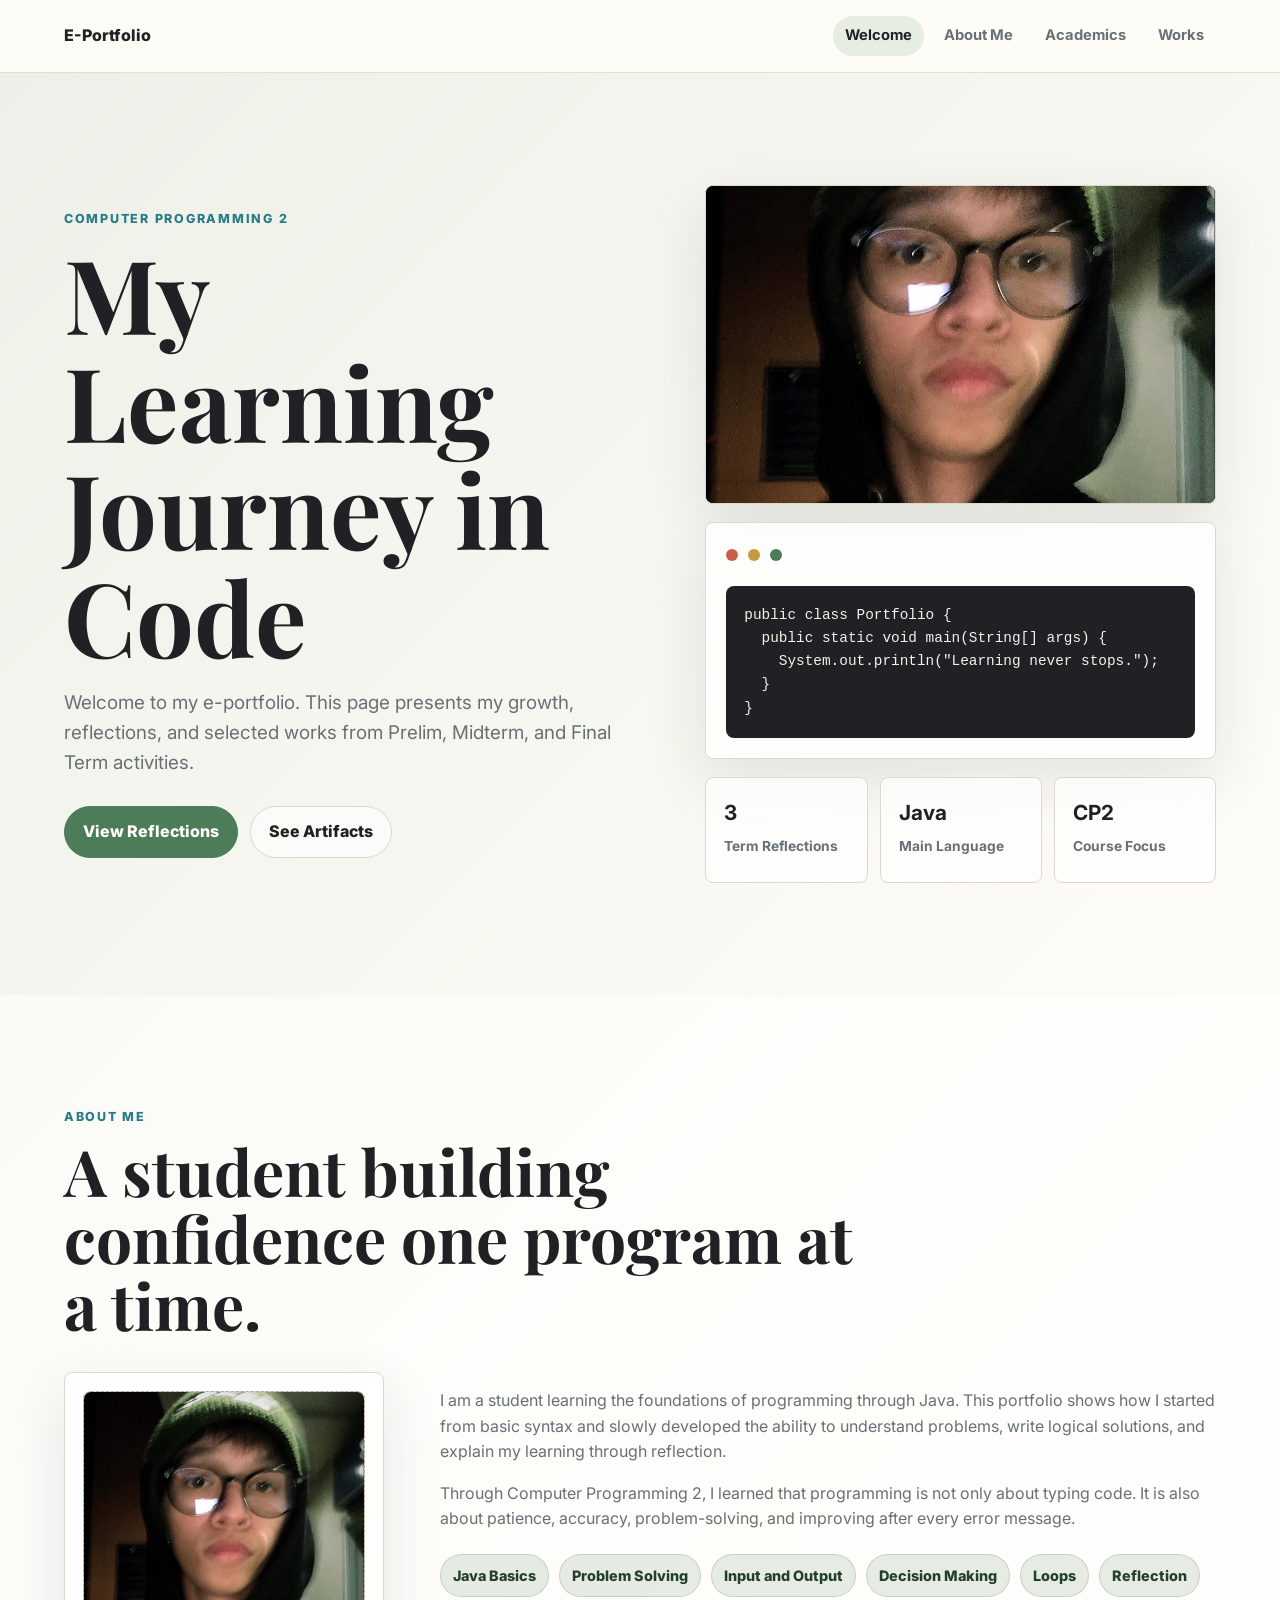
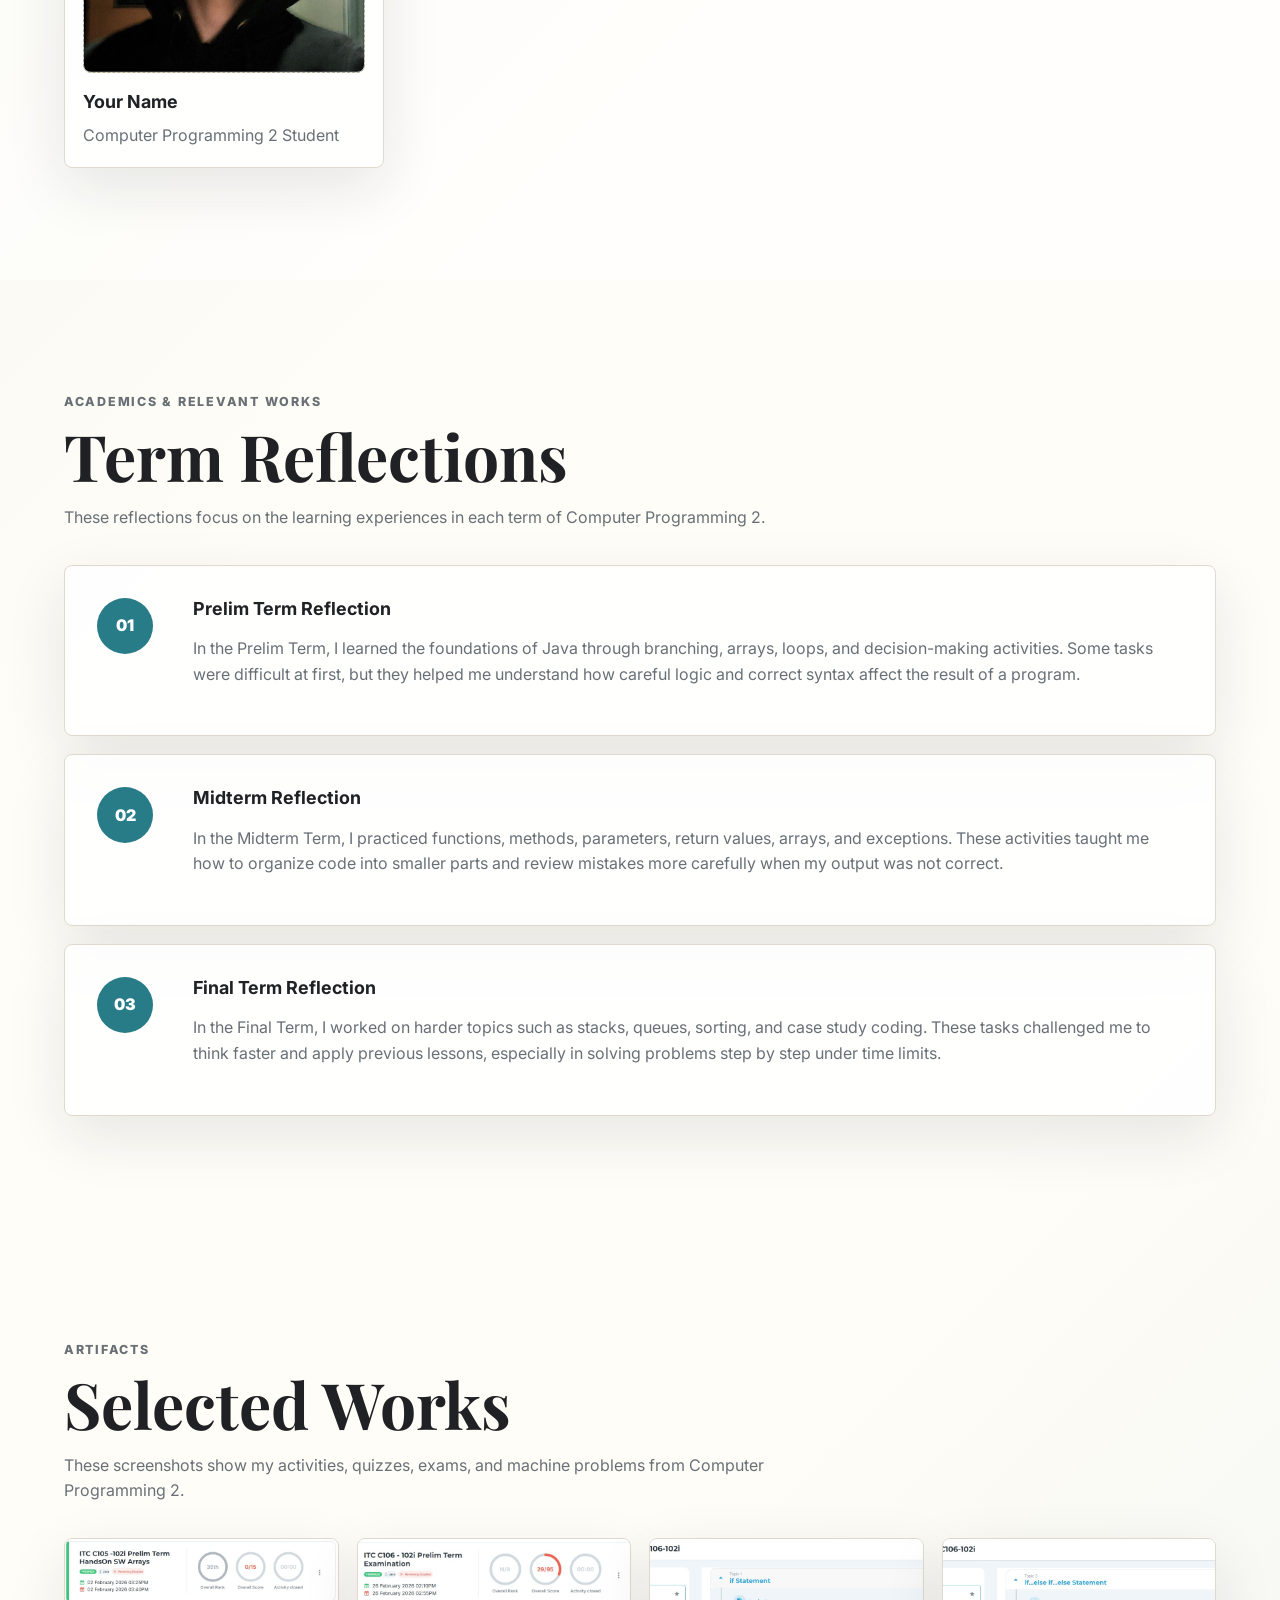
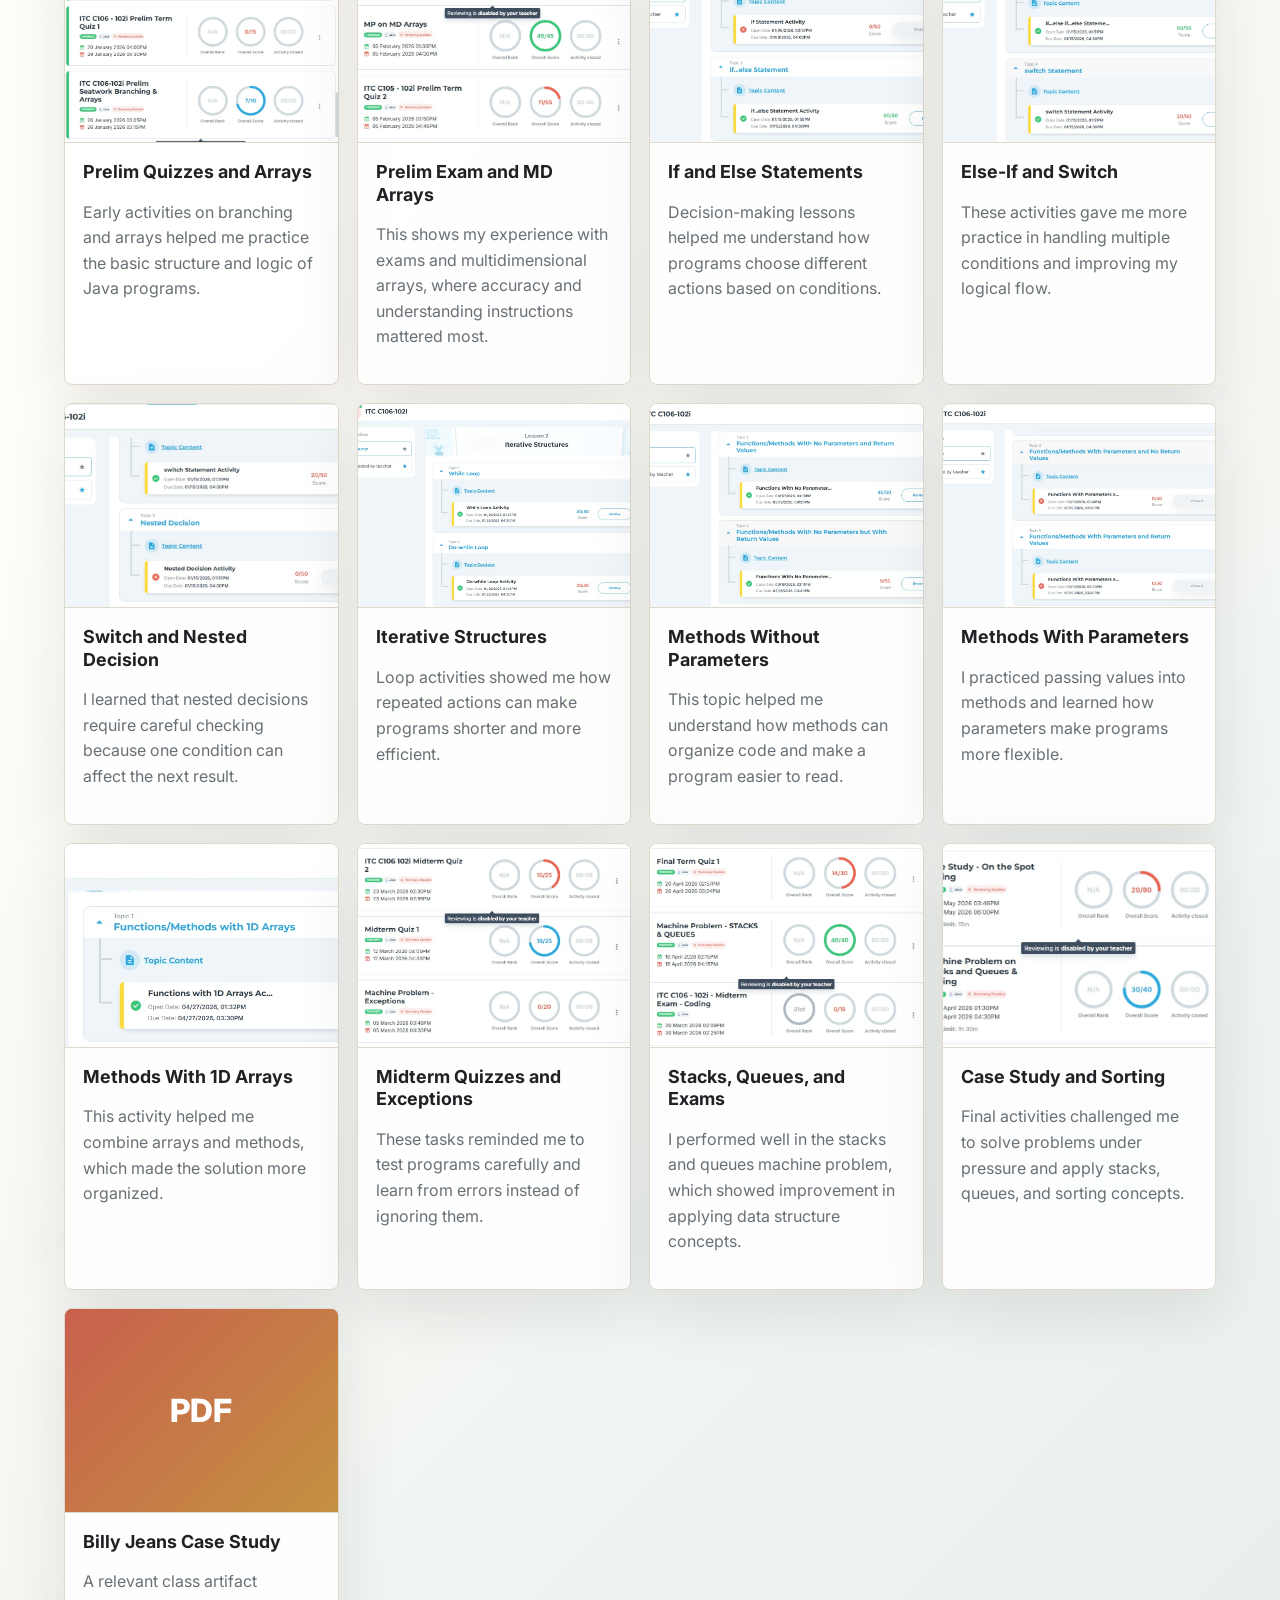
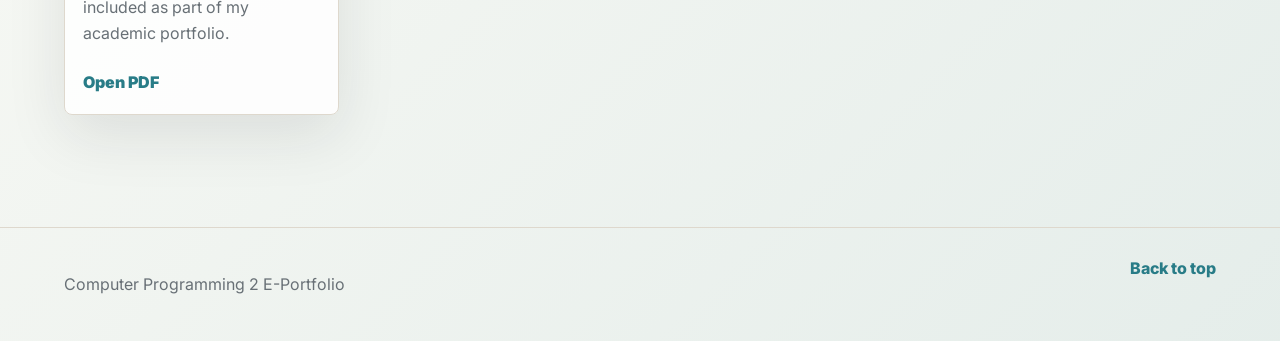
==== commit 317cbb60: "Rename portfolio to Computer Programming 2" ====
--- a/index.html
+++ b/index.html
@@ -3,7 +3,7 @@
   <head>
     <meta charset="UTF-8" />
     <meta name="viewport" content="width=device-width, initial-scale=1.0" />
-    <title>Computer Programming 1 E-Portfolio</title>
+    <title>Computer Programming 2 E-Portfolio</title>
     <link rel="preconnect" href="https://fonts.googleapis.com" />
     <link rel="preconnect" href="https://fonts.gstatic.com" crossorigin />
     <link
@@ -26,7 +26,7 @@
     <main>
       <section id="welcome" class="hero section">
         <div class="hero-copy">
-          <p class="eyebrow">Computer Programming 1</p>
+          <p class="eyebrow">Computer Programming 2</p>
           <h1>My Learning Journey in Code</h1>
           <p>
             Welcome to my e-portfolio. This page presents my growth, reflections,
@@ -61,7 +61,7 @@
               <span>Main Language</span>
             </div>
             <div>
-              <strong>CP1</strong>
+              <strong>CP2</strong>
               <span>Course Focus</span>
             </div>
           </div>
@@ -79,7 +79,7 @@
               <img src="assets/profile-photo.jpg" alt="My profile photo" />
             </div>
             <h3>Your Name</h3>
-            <p>Computer Programming 1 Student</p>
+            <p>Computer Programming 2 Student</p>
           </div>
           <div class="about-copy">
             <p>
@@ -89,7 +89,7 @@
               solutions, and explain my learning through reflection.
             </p>
             <p>
-              Through Computer Programming 1, I learned that programming is not
+              Through Computer Programming 2, I learned that programming is not
               only about typing code. It is also about patience, accuracy,
               problem-solving, and improving after every error message.
             </p>
@@ -111,7 +111,7 @@
           <h2>Term Reflections</h2>
           <p>
             These reflections focus on the learning experiences in each term of
-            Computer Programming 1.
+            Computer Programming 2.
           </p>
         </div>
 
@@ -163,7 +163,7 @@
           <h2>Selected Works</h2>
           <p>
             These screenshots show my activities, quizzes, exams, and machine
-            problems from Computer Programming 1.
+            problems from Computer Programming 2.
           </p>
         </div>
 
@@ -344,7 +344,7 @@
     </main>
 
     <footer class="site-footer">
-      <p>Computer Programming 1 E-Portfolio</p>
+      <p>Computer Programming 2 E-Portfolio</p>
       <a href="#welcome">Back to top</a>
     </footer>
 
